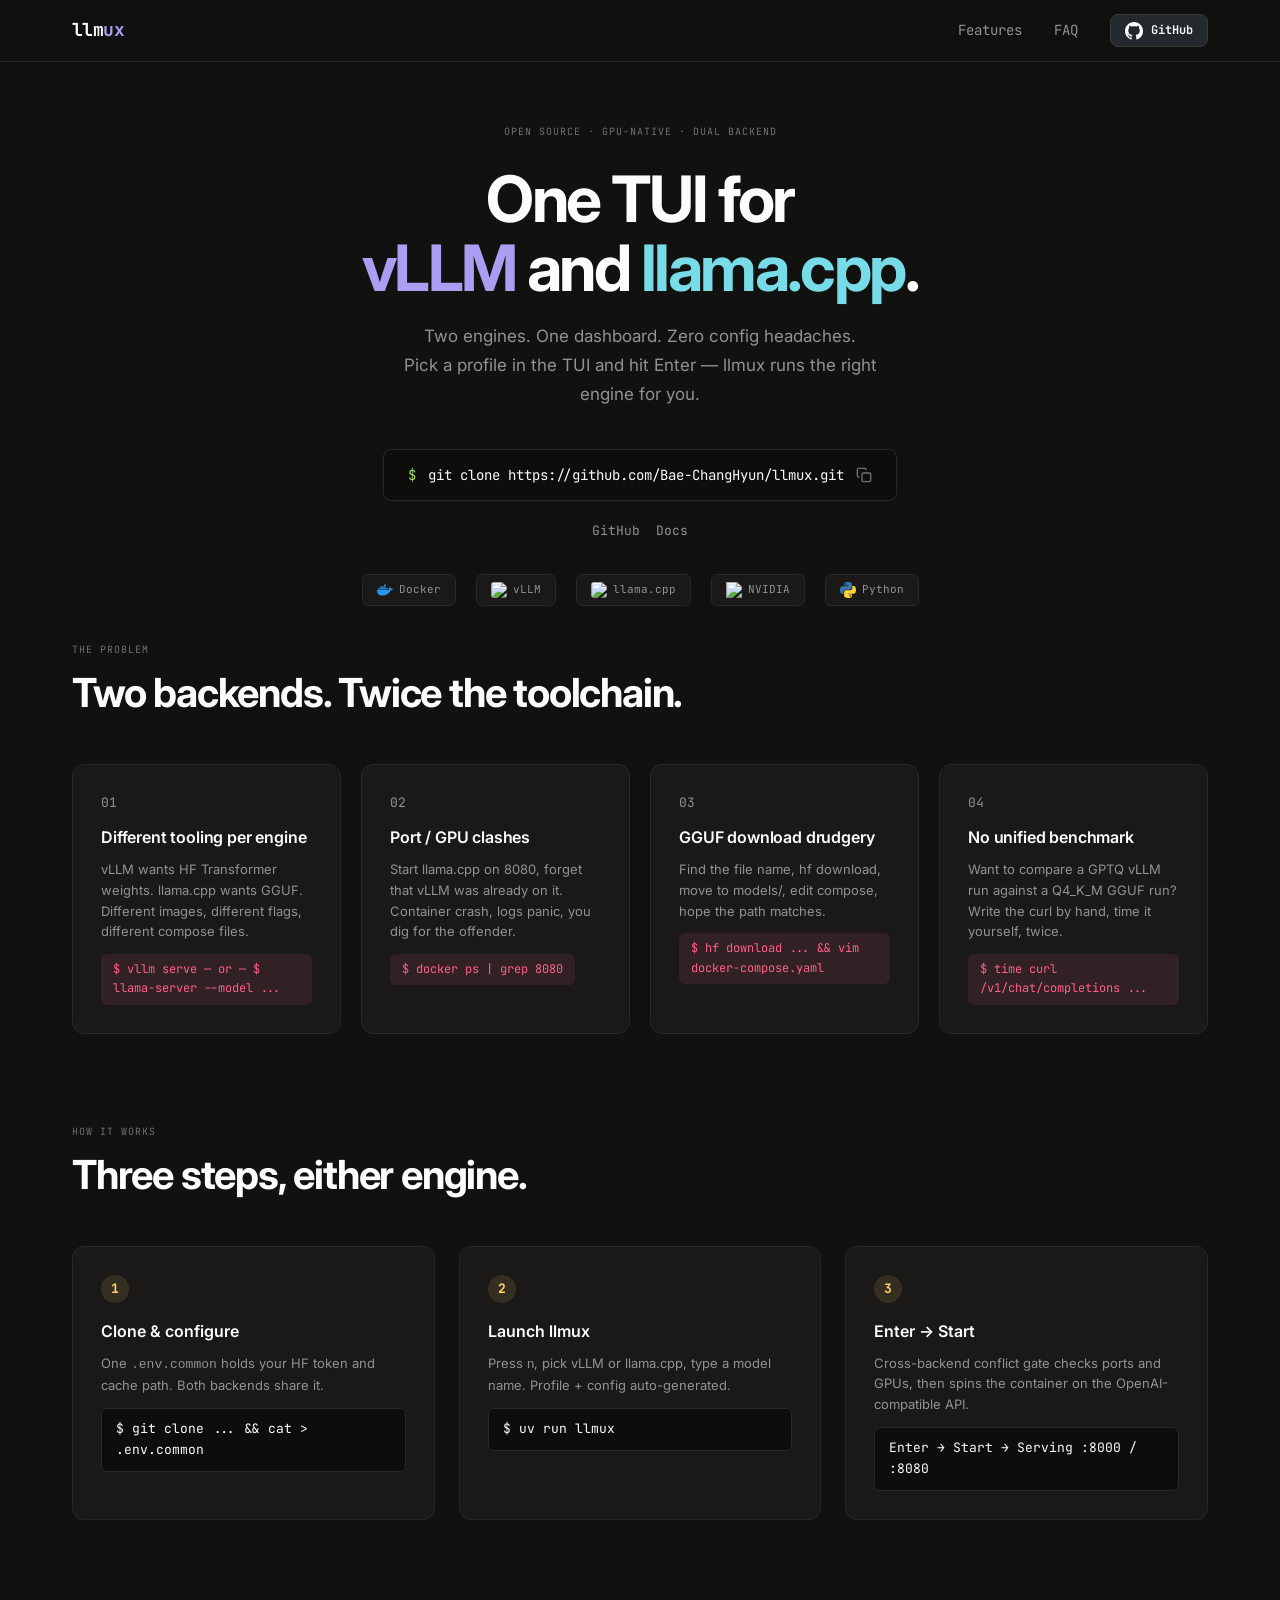
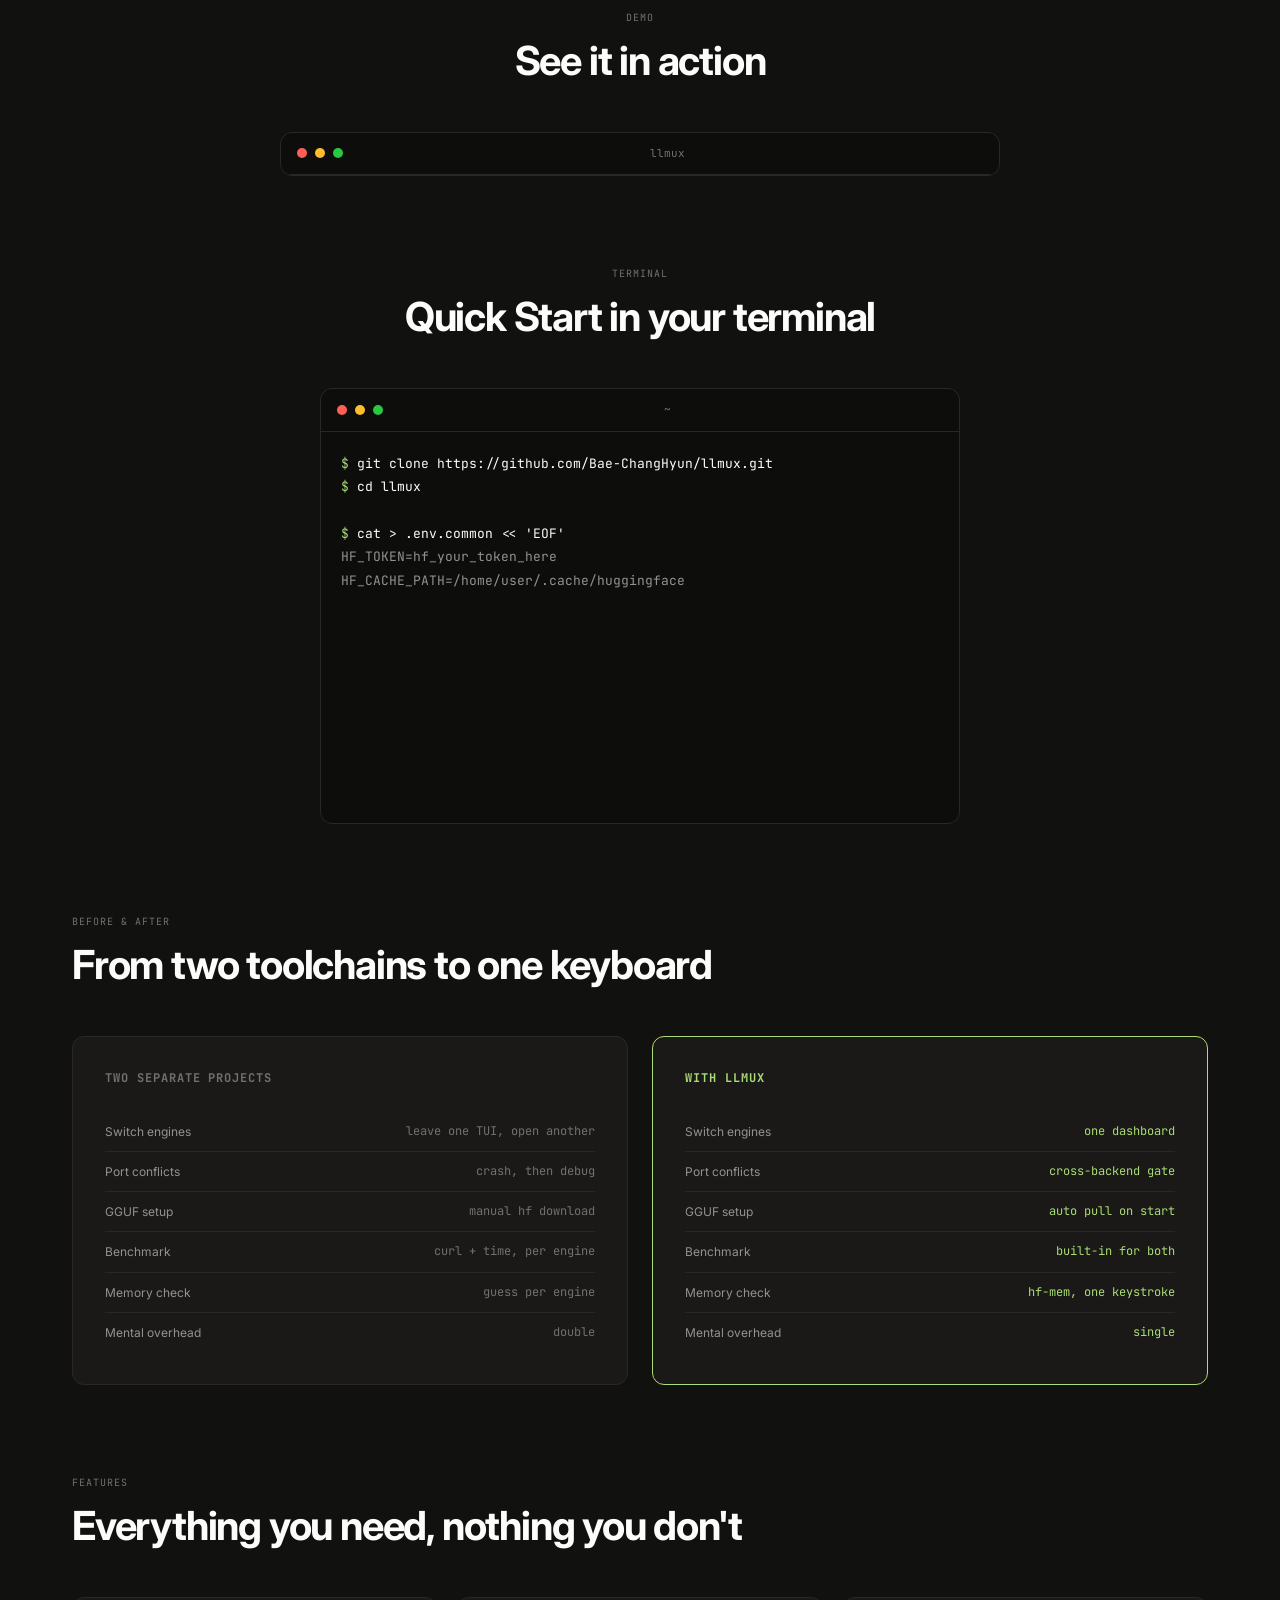
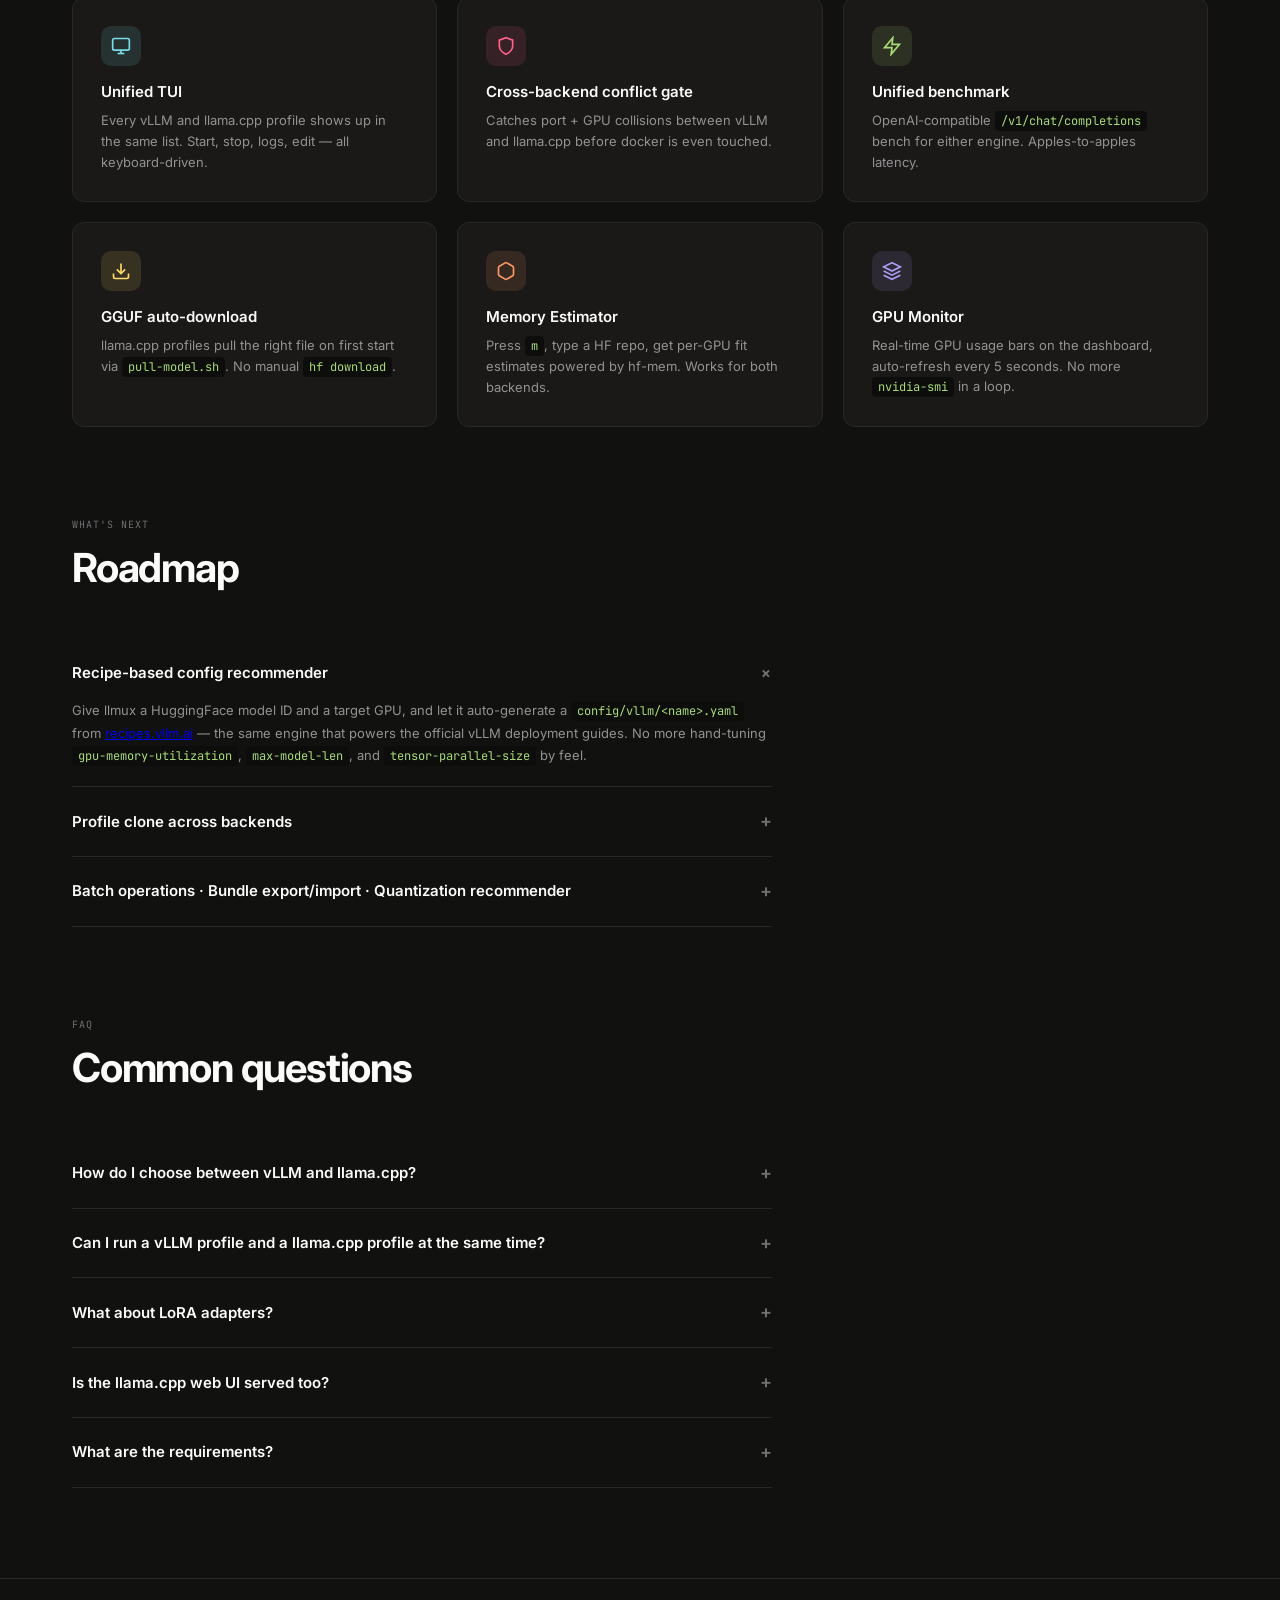
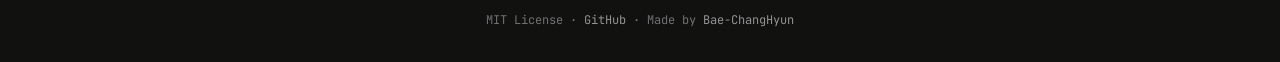
==== docs/index.html @ 145bc94a "docs: swap in illustrated hero artwork Replace the static mark (llmux.png, 4.2 MB) with a scene illu" ====
<!DOCTYPE html>
<html lang="en">
<head>
  <meta charset="UTF-8" />
  <meta name="viewport" content="width=device-width, initial-scale=1.0" />
  <title>llmux — One TUI for vLLM and llama.cpp</title>
  <meta name="description" content="A terminal multiplexer for LLM servers. Run vLLM and llama.cpp side by side from a single Textual dashboard." />
  <link rel="preconnect" href="https://fonts.googleapis.com" />
  <link rel="preconnect" href="https://fonts.gstatic.com" crossorigin />
  <link href="https://fonts.googleapis.com/css2?family=JetBrains+Mono:wght@400;500;700&family=Inter:wght@400;500;600;700&display=swap" rel="stylesheet" />
  <style>
    *, *::before, *::after { margin: 0; padding: 0; box-sizing: border-box; }

    :root {
      --bg: #111110;
      --bg-card: #1a1918;
      --bg-code: #0d0d0c;
      --border: #2a2825;
      --border-light: #3a3835;
      --text: #fcfcfa;
      --text-dim: #939293;
      --text-muted: #727072;
      /* Monokai Pro palette */
      --pink: #ff6188;
      --purple: #ab9df2;
      --cyan: #78dce8;
      --green: #a9dc76;
      --yellow: #ffd866;
      --orange: #fc9867;
      --accent: var(--purple);
      --accent-dim: rgba(171, 157, 242, 0.12);
      --mono: 'JetBrains Mono', 'SF Mono', 'Fira Code', monospace;
      --sans: 'Inter', system-ui, -apple-system, sans-serif;
      --max-w: 1200px;
      --section-gap: clamp(5rem, 10vh, 8rem);
    }

    html { scroll-behavior: smooth; }

    body {
      min-height: 100vh;
      background: var(--bg);
      color: var(--text);
      font-family: var(--sans);
      -webkit-font-smoothing: antialiased;
      line-height: 1.6;
    }

    /* NAV */
    nav {
      position: fixed; top: 0; left: 0; right: 0; z-index: 50;
      background: rgba(17,17,16,0.9);
      backdrop-filter: blur(12px);
      -webkit-backdrop-filter: blur(12px);
      border-bottom: 1px solid var(--border);
    }
    .nav-inner {
      max-width: var(--max-w); margin: 0 auto;
      padding: 14px 32px;
      display: flex; align-items: center; justify-content: space-between;
    }
    .nav-brand {
      font-family: var(--mono); font-size: 18px; font-weight: 700;
      color: var(--text); text-decoration: none; letter-spacing: -0.03em;
    }
    .nav-brand .brand-accent { color: var(--purple); }
    .nav-links { display: flex; align-items: center; gap: 32px; }
    .nav-links-desktop { display: flex; align-items: center; gap: 32px; }
    .nav-links a {
      font-size: 14px; color: var(--text-dim); text-decoration: none;
      font-family: var(--mono); transition: color 0.2s;
    }
    .nav-links a:hover { color: var(--text); }
    .nav-github {
      display: inline-flex; align-items: center; gap: 8px;
      padding: 6px 14px; border-radius: 8px;
      background: #24292e; border: 1px solid #3a3a3a;
      text-decoration: none; transition: border-color 0.2s;
    }
    .nav-github:hover { border-color: #555; }
    .nav-github svg { width: 18px; height: 18px; fill: #fff; }
    .nav-github-stars {
      font-family: var(--mono); font-size: 12px;
      color: var(--text); font-weight: 600;
    }

    /* LAYOUT */
    .page-wrap { max-width: var(--max-w); margin: 0 auto; padding: 0 32px; }
    section { padding-bottom: var(--section-gap); }

    /* SECTION LABEL */
    .section-label {
      font-family: var(--mono); font-size: 10px;
      letter-spacing: 0.1em; text-transform: uppercase;
      color: var(--text-muted); margin-bottom: 12px;
    }
    .section-title {
      font-size: clamp(28px, 4vw, 40px); font-weight: 700;
      line-height: 1.15; letter-spacing: -0.03em;
      color: var(--text); margin-bottom: 16px;
    }
    .section-sub {
      font-size: 15px; color: var(--text-dim);
      max-width: 520px; line-height: 1.7;
    }
    .section-header { margin-bottom: 48px; }

    /* HERO */
    .hero {
      text-align: center;
      padding-top: clamp(7rem, 13vh, 10rem);
      padding-bottom: clamp(2rem, 4vh, 4rem);
    }
    .hero-badge {
      display: inline-block;
      font-family: var(--mono); font-size: 10px;
      letter-spacing: 0.1em; text-transform: uppercase;
      color: var(--text-muted); margin-bottom: 24px;
    }
    .hero h1 {
      font-size: clamp(36px, 6vw, 64px); font-weight: 700;
      line-height: 1.08; letter-spacing: -0.04em;
      margin-bottom: 20px;
    }
    .hero h1 .accent { color: var(--purple); }
    .hero h1 .accent-alt { color: var(--cyan); }
    .hero-sub {
      font-size: clamp(15px, 2vw, 17px); color: var(--text-dim);
      max-width: 520px; margin: 0 auto 40px; line-height: 1.7;
    }
    .hero-cmd {
      display: inline-flex; align-items: center; gap: 12px;
      background: var(--bg-code); border: 1px solid var(--border);
      border-radius: 8px; padding: 14px 24px;
      font-family: var(--mono); font-size: 14px;
      color: var(--text-dim); cursor: pointer;
      transition: border-color 0.2s;
      position: relative;
    }
    .hero-cmd:hover { border-color: var(--border-light); }
    .hero-cmd .prompt { color: var(--green); user-select: none; }
    .hero-cmd .cmd-text { color: var(--text); }
    .hero-cmd .copy-icon {
      color: var(--text-muted); transition: color 0.2s;
      width: 16px; height: 16px;
    }
    .hero-cmd:hover .copy-icon { color: var(--text-dim); }
    .hero-cmd .copied-tooltip {
      position: absolute; top: -32px; left: 50%; transform: translateX(-50%);
      background: var(--green); color: var(--bg); padding: 4px 10px;
      border-radius: 4px; font-size: 11px; opacity: 0;
      transition: opacity 0.2s; pointer-events: none;
    }
    .hero-cmd .copied-tooltip.show { opacity: 1; }
    .hero-links {
      display: flex; gap: 16px; justify-content: center; margin-top: 20px;
    }
    .hero-links a {
      font-family: var(--mono); font-size: 13px;
      color: var(--text-dim); text-decoration: none;
      transition: color 0.2s;
    }
    .hero-links a:hover { color: var(--text); }

    /* HERO LOGO */
    .hero-logo {
      display: block; margin: 0 auto 32px auto;
      width: 100%; max-width: 440px; height: auto;
      border-radius: 24px;
      filter: drop-shadow(0 20px 60px rgba(171, 157, 242, 0.35));
      animation: float 4s ease-in-out infinite;
    }
    @keyframes float {
      0%, 100% { transform: translateY(0); }
      50% { transform: translateY(-8px); }
    }

    /* TECH STACK */
    .tech-stack {
      display: flex; gap: 20px; justify-content: center;
      align-items: center; margin-top: 32px;
      flex-wrap: wrap;
    }
    .tech-badge {
      display: inline-flex; align-items: center; gap: 6px;
      padding: 6px 14px; border-radius: 6px;
      border: 1px solid var(--border);
      background: var(--bg-card);
      font-family: var(--mono); font-size: 11px;
      color: var(--text-dim);
      transition: border-color 0.2s;
    }
    .tech-badge:hover { border-color: var(--border-light); }
    .tech-badge svg { width: 16px; height: 16px; flex-shrink: 0; }

    /* DEMO */
    .demo-section { text-align: center; }
    .demo-wrap {
      max-width: 720px; margin: 0 auto;
      border-radius: 12px; overflow: hidden;
      border: 1px solid var(--border);
      background: var(--bg-code);
    }
    .demo-wrap img { width: 100%; height: auto; display: block; }

    /* PROBLEMS */
    .problems-grid {
      display: grid;
      grid-template-columns: repeat(auto-fit, minmax(260px, 1fr));
      gap: 20px;
    }
    .problem-card {
      background: var(--bg-card); border: 1px solid var(--border);
      border-radius: 12px; padding: 28px;
      transition: border-color 0.2s;
    }
    .problem-card:hover { border-color: var(--border-light); }
    .problem-num {
      font-family: var(--mono); font-size: 11px;
      color: var(--text-muted); margin-bottom: 12px;
    }
    .problem-card h3 {
      font-size: 16px; font-weight: 600;
      margin-bottom: 8px; letter-spacing: -0.01em;
    }
    .problem-card p {
      font-size: 13px; color: var(--text-dim); line-height: 1.6;
    }
    .problem-cmd {
      display: inline-block; margin-top: 12px;
      font-family: var(--mono); font-size: 12px;
      color: var(--pink); background: rgba(255, 97, 136, 0.1);
      padding: 6px 12px; border-radius: 6px;
    }

    /* STEPS */
    .steps-grid {
      display: grid; grid-template-columns: repeat(auto-fit, minmax(300px, 1fr));
      gap: 24px;
    }
    .step-card {
      background: var(--bg-card); border: 1px solid var(--border);
      border-radius: 12px; padding: 28px;
      transition: border-color 0.2s;
    }
    .step-card:hover { border-color: var(--border-light); }
    .step-num {
      display: inline-flex; align-items: center; justify-content: center;
      width: 28px; height: 28px; border-radius: 50%;
      background: rgba(255, 216, 102, 0.12); color: var(--yellow);
      font-family: var(--mono); font-size: 13px; font-weight: 700;
      margin-bottom: 16px;
    }
    .step-card h3 { font-size: 16px; font-weight: 600; margin-bottom: 8px; }
    .step-card p { font-size: 13px; color: var(--text-dim); line-height: 1.6; margin-bottom: 12px; }
    .step-code {
      font-family: var(--mono); font-size: 13px;
      background: var(--bg-code); border: 1px solid var(--border);
      border-radius: 6px; padding: 10px 14px;
      color: var(--text);
    }

    /* TERMINAL */
    .terminal-section { text-align: center; }
    .terminal {
      max-width: 640px; margin: 0 auto;
      background: var(--bg-code); border: 1px solid var(--border);
      border-radius: 12px; overflow: hidden; text-align: left;
    }
    .terminal-bar {
      display: flex; align-items: center; gap: 8px;
      padding: 12px 16px; border-bottom: 1px solid var(--border);
    }
    .terminal-dot { width: 10px; height: 10px; border-radius: 50%; }
    .terminal-dot.red { background: #ff5f57; }
    .terminal-dot.yellow { background: #ffbd2e; }
    .terminal-dot.green { background: #28c840; }
    .terminal-title {
      flex: 1; text-align: center;
      font-family: var(--mono); font-size: 11px; color: var(--text-muted);
    }
    .terminal-body {
      padding: 20px; font-family: var(--mono); font-size: 13px;
      line-height: 1.8; min-height: 280px;
    }
    .terminal-body .line { opacity: 0; transform: translateY(4px); transition: all 0.3s ease; }
    .terminal-body .line.visible { opacity: 1; transform: translateY(0); }
    .terminal-body .prompt-line { color: var(--text); }
    .terminal-body .prompt-sign { color: var(--green); }
    .terminal-body .success { color: var(--green); }
    .terminal-body .info { color: var(--text-dim); }
    .terminal-body .highlight { color: var(--cyan); }
    .terminal-body .warn { color: var(--yellow); }

    /* COMPARISON */
    .comparison-grid {
      display: grid; grid-template-columns: 1fr 1fr; gap: 24px;
    }
    .comparison-card {
      background: var(--bg-card); border: 1px solid var(--border);
      border-radius: 12px; padding: 32px;
    }
    .comparison-card.after { border-color: var(--green); }
    .comparison-card h3 {
      font-family: var(--mono); font-size: 12px;
      text-transform: uppercase; letter-spacing: 0.08em;
      margin-bottom: 24px;
    }
    .comparison-card.before h3 { color: var(--text-muted); }
    .comparison-card.after h3 { color: var(--green); }
    .comp-row {
      display: flex; justify-content: space-between; align-items: center;
      padding: 10px 0; border-bottom: 1px solid var(--border);
      font-size: 13px;
    }
    .comp-row:last-child { border-bottom: none; }
    .comp-label { color: var(--text-dim); font-size: 12px; }
    .comp-value { font-family: var(--mono); font-size: 12px; }
    .comp-value.dim { color: var(--text-muted); }
    .comp-value.good { color: var(--green); }

    /* FEATURES */
    .features-grid {
      display: grid; grid-template-columns: repeat(auto-fit, minmax(320px, 1fr));
      gap: 20px;
    }
    .feature-card {
      background: var(--bg-card); border: 1px solid var(--border);
      border-radius: 12px; padding: 28px;
      transition: border-color 0.2s;
    }
    .feature-card:hover { border-color: var(--border-light); }
    .feature-icon {
      font-size: 20px; margin-bottom: 14px;
      width: 40px; height: 40px; display: flex;
      align-items: center; justify-content: center;
      border-radius: 10px;
    }
    .feature-card:nth-child(1) .feature-icon { background: rgba(120,220,232,0.12); color: var(--cyan); }
    .feature-card:nth-child(2) .feature-icon { background: rgba(255,97,136,0.12); color: var(--pink); }
    .feature-card:nth-child(3) .feature-icon { background: rgba(169,220,118,0.12); color: var(--green); }
    .feature-card:nth-child(4) .feature-icon { background: rgba(255,216,102,0.12); color: var(--yellow); }
    .feature-card:nth-child(5) .feature-icon { background: rgba(252,152,103,0.12); color: var(--orange); }
    .feature-card:nth-child(6) .feature-icon { background: rgba(171,157,242,0.12); color: var(--purple); }
    .feature-card h3 { font-size: 15px; font-weight: 600; margin-bottom: 6px; }
    .feature-card p { font-size: 13px; color: var(--text-dim); line-height: 1.6; }
    .feature-card p code {
      font-family: var(--mono); font-size: 12px;
      background: var(--bg-code); padding: 2px 6px;
      border-radius: 4px; color: var(--green);
    }

    /* FAQ */
    .faq-list { max-width: 700px; }
    .faq-item {
      border-bottom: 1px solid var(--border); padding: 20px 0;
    }
    .faq-q {
      font-size: 15px; font-weight: 600; cursor: pointer;
      display: flex; justify-content: space-between; align-items: center;
      color: var(--text); transition: color 0.2s;
    }
    .faq-q:hover { color: var(--purple); }
    .faq-arrow {
      font-size: 18px; color: var(--text-muted);
      transition: transform 0.3s;
    }
    .faq-item.open .faq-arrow { transform: rotate(45deg); }
    .faq-a {
      max-height: 0; overflow: hidden;
      transition: max-height 0.3s ease, padding 0.3s ease;
      font-size: 13px; color: var(--text-dim); line-height: 1.7;
    }
    .faq-item.open .faq-a { max-height: 360px; padding-top: 12px; }
    .faq-a code {
      font-family: var(--mono); font-size: 12px;
      background: var(--bg-code); padding: 2px 6px;
      border-radius: 4px; color: var(--green);
    }

    /* FOOTER */
    footer {
      border-top: 1px solid var(--border);
      padding: 32px 0; text-align: center;
      font-size: 12px; color: var(--text-muted);
      font-family: var(--mono);
    }
    footer a { color: var(--text-dim); text-decoration: none; }
    footer a:hover { color: var(--text); }

    /* RESPONSIVE */
    @media (max-width: 768px) {
      .nav-inner { padding: 12px 20px; }
      .nav-links-desktop { display: none; }
      .page-wrap { padding: 0 20px; }
      .comparison-grid { grid-template-columns: 1fr; }
    }
    @media (max-width: 480px) {
      .hero h1 { font-size: 28px; }
      .problems-grid, .steps-grid, .features-grid {
        grid-template-columns: 1fr;
      }
    }

    /* ANIMATIONS */
    .fade-in {
      opacity: 0; transform: translateY(20px);
      transition: opacity 0.6s ease, transform 0.6s ease;
    }
    .fade-in.visible { opacity: 1; transform: translateY(0); }
  </style>
</head>
<body>

<!-- NAV -->
<nav>
  <div class="nav-inner">
    <a href="#" class="nav-brand">llm<span class="brand-accent">ux</span></a>
    <div class="nav-links">
      <span class="nav-links-desktop">
        <a href="#features">Features</a>
        <a href="#faq">FAQ</a>
      </span>
      <a href="https://github.com/Bae-ChangHyun/llmux" class="nav-github" target="_blank">
        <svg viewBox="0 0 16 16"><path d="M8 0C3.58 0 0 3.58 0 8c0 3.54 2.29 6.53 5.47 7.59.4.07.55-.17.55-.38 0-.19-.01-.82-.01-1.49-2.01.37-2.53-.49-2.69-.94-.09-.23-.48-.94-.82-1.13-.28-.15-.68-.52-.01-.53.63-.01 1.08.58 1.23.82.72 1.21 1.87.87 2.33.66.07-.52.28-.87.51-1.07-1.78-.2-3.64-.89-3.64-3.95 0-.87.31-1.59.82-2.15-.08-.2-.36-1.02.08-2.12 0 0 .67-.21 2.2.82.64-.18 1.32-.27 2-.27.68 0 1.36.09 2 .27 1.53-1.04 2.2-.82 2.2-.82.44 1.1.16 1.92.08 2.12.51.56.82 1.27.82 2.15 0 3.07-1.87 3.75-3.65 3.95.29.25.54.73.54 1.48 0 1.07-.01 1.93-.01 2.2 0 .21.15.46.55.38A8.013 8.013 0 0016 8c0-4.42-3.58-8-8-8z"/></svg>
        <span class="nav-github-stars" id="starCount">GitHub</span>
      </a>
    </div>
  </div>
</nav>

<div class="page-wrap">

  <!-- HERO -->
  <section class="hero">
    <img src="https://raw.githubusercontent.com/Bae-ChangHyun/llmux/main/assets/llmux-hero.png" alt="llmux — one TUI for vLLM and llama.cpp" class="hero-logo" onerror="this.style.display='none'" />
    <p class="hero-badge">open source &middot; GPU-native &middot; dual backend</p>
    <h1>
      One TUI for<br/>
      <span class="accent">vLLM</span> and <span class="accent-alt">llama.cpp</span>.
    </h1>
    <p class="hero-sub">
      Two engines. One dashboard. Zero config headaches.<br/>
      Pick a profile in the TUI and hit Enter &mdash; llmux runs the right engine for you.
    </p>
    <div class="hero-cmd" onclick="copyCmd(this)">
      <span class="prompt">$</span>
      <span class="cmd-text">git clone https://github.com/Bae-ChangHyun/llmux.git</span>
      <svg class="copy-icon" viewBox="0 0 24 24" fill="none" stroke="currentColor" stroke-width="2">
        <rect x="9" y="9" width="13" height="13" rx="2" ry="2"/>
        <path d="M5 15H4a2 2 0 01-2-2V4a2 2 0 012-2h9a2 2 0 012 2v1"/>
      </svg>
      <span class="copied-tooltip">Copied!</span>
    </div>
    <div class="hero-links">
      <a href="https://github.com/Bae-ChangHyun/llmux">GitHub</a>
      <a href="https://github.com/Bae-ChangHyun/llmux#get-started-in-30-seconds">Docs</a>
    </div>
    <div class="tech-stack">
      <span class="tech-badge">
        <svg viewBox="0 0 640 512" fill="#2496ED" width="18" height="18"><path d="M349.9 236.3h-66.1v-59.4h66.1v59.4zm0-204.3h-66.1v60.7h66.1V32zm78.2 144.8H362v59.4h66.1v-59.4zm-156.3-72.1h-66.1v60.1h66.1v-60.1zm78.1 0h-66.1v60.1h66.1v-60.1zm276.8 100c-14.4-9.7-47.6-13.2-73.1-8.4-3.3-24-16.7-44.9-41.1-63.7l-14-9.3-9.3 14c-18.4 27.8-23.4 73.6-3.7 103.8-8.7 4.7-25.8 11.1-48.4 10.7H2.4c-8.7 50.8 5.8 116.8 44 162.1 37.1 43.9 92.7 66.2 165.4 66.2 157.4 0 273.9-72.5 328.4-204.2 21.4.4 67.6.1 91.3-45.2 1.5-2.5 6.6-13.2 8.5-17.1l-13.3-8.9zm-511.1-27.9h-66v59.4h66.1v-59.4zm78.1 0h-66.1v59.4h66.1v-59.4zm78.1 0h-66.1v59.4h66.1v-59.4zm-78.1-72.1h-66.1v60.1h66.1v-60.1z"/></svg>
        Docker
      </span>
      <span class="tech-badge">
        <img src="https://github.com/vllm-project.png" width="16" height="16" alt="vLLM" style="border-radius:3px;" />
        vLLM
      </span>
      <span class="tech-badge">
        <img src="https://github.com/ggml-org.png" width="16" height="16" alt="llama.cpp" style="border-radius:3px;" />
        llama.cpp
      </span>
      <span class="tech-badge">
        <img src="https://cdn.simpleicons.org/nvidia/76B900" width="16" height="16" alt="NVIDIA" />
        NVIDIA
      </span>
      <span class="tech-badge">
        <svg viewBox="0 0 256 255" width="16" height="16"><path d="M126.916.072c-64.832 0-60.784 28.115-60.784 28.115l.072 29.128h61.868v8.745H41.631S.145 61.355.145 126.77c0 65.417 36.21 63.097 36.21 63.097h21.61v-30.356s-1.165-36.21 35.632-36.21h61.362s34.475.557 34.475-33.319V33.97S194.67.072 126.916.072zM92.802 19.66a11.12 11.12 0 0 1 11.13 11.13 11.12 11.12 0 0 1-11.13 11.13 11.12 11.12 0 0 1-11.13-11.13 11.12 11.12 0 0 1 11.13-11.13z" fill="#3776AB"/><path d="M128.757 254.126c64.832 0 60.784-28.115 60.784-28.115l-.072-29.127H127.6v-8.745h86.441s41.486 4.705 41.486-60.712c0-65.416-36.21-63.096-36.21-63.096h-21.61v30.355s1.165 36.21-35.632 36.21h-61.362s-34.475-.557-34.475 33.32v56.013s-5.235 33.897 62.518 33.897zm34.114-19.586a11.12 11.12 0 0 1-11.13-11.13 11.12 11.12 0 0 1 11.13-11.131 11.12 11.12 0 0 1 11.13 11.13 11.12 11.12 0 0 1-11.13 11.13z" fill="#FFD43B"/></svg>
        Python
      </span>
    </div>
  </section>

  <!-- PROBLEMS -->
  <section class="fade-in">
    <div class="section-header">
      <p class="section-label">the problem</p>
      <h2 class="section-title">Two backends. Twice the toolchain.</h2>
    </div>
    <div class="problems-grid">
      <div class="problem-card">
        <p class="problem-num">01</p>
        <h3>Different tooling per engine</h3>
        <p>vLLM wants HF Transformer weights. llama.cpp wants GGUF. Different images, different flags, different compose files.</p>
        <span class="problem-cmd">$ vllm serve &mdash; or &mdash; $ llama-server --model ...</span>
      </div>
      <div class="problem-card">
        <p class="problem-num">02</p>
        <h3>Port / GPU clashes</h3>
        <p>Start llama.cpp on 8080, forget that vLLM was already on it. Container crash, logs panic, you dig for the offender.</p>
        <span class="problem-cmd">$ docker ps | grep 8080</span>
      </div>
      <div class="problem-card">
        <p class="problem-num">03</p>
        <h3>GGUF download drudgery</h3>
        <p>Find the file name, hf download, move to models/, edit compose, hope the path matches.</p>
        <span class="problem-cmd">$ hf download ... && vim docker-compose.yaml</span>
      </div>
      <div class="problem-card">
        <p class="problem-num">04</p>
        <h3>No unified benchmark</h3>
        <p>Want to compare a GPTQ vLLM run against a Q4_K_M GGUF run? Write the curl by hand, time it yourself, twice.</p>
        <span class="problem-cmd">$ time curl /v1/chat/completions ...</span>
      </div>
    </div>
  </section>

  <!-- HOW IT WORKS -->
  <section class="fade-in">
    <div class="section-header">
      <p class="section-label">how it works</p>
      <h2 class="section-title">Three steps, either engine.</h2>
    </div>
    <div class="steps-grid">
      <div class="step-card">
        <div class="step-num">1</div>
        <h3>Clone &amp; configure</h3>
        <p>One <code>.env.common</code> holds your HF token and cache path. Both backends share it.</p>
        <div class="step-code">$ git clone ... && cat > .env.common</div>
      </div>
      <div class="step-card">
        <div class="step-num">2</div>
        <h3>Launch llmux</h3>
        <p>Press <code>n</code>, pick vLLM or llama.cpp, type a model name. Profile + config auto-generated.</p>
        <div class="step-code">$ uv run llmux</div>
      </div>
      <div class="step-card">
        <div class="step-num">3</div>
        <h3>Enter &rarr; Start</h3>
        <p>Cross-backend conflict gate checks ports and GPUs, then spins the container on the OpenAI-compatible API.</p>
        <div class="step-code">Enter &rarr; Start &rarr; Serving :8000 / :8080</div>
      </div>
    </div>
  </section>

  <!-- DEMO GIF -->
  <section class="demo-section fade-in">
    <div class="section-header" style="text-align:center;">
      <p class="section-label">demo</p>
      <h2 class="section-title">See it in action</h2>
    </div>
    <div class="demo-wrap">
      <div class="terminal-bar">
        <span class="terminal-dot red"></span>
        <span class="terminal-dot yellow"></span>
        <span class="terminal-dot green"></span>
        <span class="terminal-title">llmux</span>
      </div>
      <img src="https://raw.githubusercontent.com/Bae-ChangHyun/llmux/main/demo/llamacpp.gif" alt="llmux Demo" loading="lazy" onerror="this.style.display='none'" />
    </div>
  </section>

  <!-- TERMINAL QUICK LOOK -->
  <section class="terminal-section fade-in">
    <div class="section-header" style="text-align:center;">
      <p class="section-label">terminal</p>
      <h2 class="section-title">Quick Start in your terminal</h2>
    </div>
    <div class="terminal">
      <div class="terminal-bar">
        <span class="terminal-dot red"></span>
        <span class="terminal-dot yellow"></span>
        <span class="terminal-dot green"></span>
        <span class="terminal-title">~</span>
      </div>
      <div class="terminal-body" id="terminalBody">
        <div class="line"><span class="prompt-sign">$</span> <span class="prompt-line">git clone https://github.com/Bae-ChangHyun/llmux.git</span></div>
        <div class="line"><span class="prompt-sign">$</span> <span class="prompt-line">cd llmux</span></div>
        <div class="line info">&nbsp;</div>
        <div class="line"><span class="prompt-sign">$</span> <span class="prompt-line">cat > .env.common << 'EOF'</span></div>
        <div class="line info">HF_TOKEN=hf_your_token_here</div>
        <div class="line info">HF_CACHE_PATH=/home/user/.cache/huggingface</div>
        <div class="line info">EOF</div>
        <div class="line info">&nbsp;</div>
        <div class="line"><span class="prompt-sign">$</span> <span class="prompt-line">uv run llmux</span></div>
        <div class="line info">&nbsp;</div>
        <div class="line"><span class="success">&#10004;</span> <span class="highlight">TUI launched</span> <span class="info">— press n for new profile</span></div>
        <div class="line"><span class="success">&#10004;</span> Select backend: <span class="highlight">vLLM</span> / <span class="highlight">llama.cpp</span></div>
        <div class="line"><span class="success">&#10004;</span> Enter model: <span class="highlight">Qwen/Qwen3-30B-A3B</span></div>
        <div class="line"><span class="warn">&#9888;</span> <span class="info">conflict gate: no overlap on port 8000 / GPU 0</span></div>
        <div class="line"><span class="success">&#10004;</span> Container started <span class="info">— serving at</span> <span class="highlight">http://localhost:8000/v1</span></div>
      </div>
    </div>
  </section>

  <!-- BEFORE / AFTER -->
  <section class="fade-in">
    <div class="section-header">
      <p class="section-label">before &amp; after</p>
      <h2 class="section-title">From two toolchains to one keyboard</h2>
    </div>
    <div class="comparison-grid">
      <div class="comparison-card before">
        <h3>two separate projects</h3>
        <div class="comp-row"><span class="comp-label">Switch engines</span><span class="comp-value dim">leave one TUI, open another</span></div>
        <div class="comp-row"><span class="comp-label">Port conflicts</span><span class="comp-value dim">crash, then debug</span></div>
        <div class="comp-row"><span class="comp-label">GGUF setup</span><span class="comp-value dim">manual hf download</span></div>
        <div class="comp-row"><span class="comp-label">Benchmark</span><span class="comp-value dim">curl + time, per engine</span></div>
        <div class="comp-row"><span class="comp-label">Memory check</span><span class="comp-value dim">guess per engine</span></div>
        <div class="comp-row"><span class="comp-label">Mental overhead</span><span class="comp-value dim">double</span></div>
      </div>
      <div class="comparison-card after">
        <h3>with llmux</h3>
        <div class="comp-row"><span class="comp-label">Switch engines</span><span class="comp-value good">one dashboard</span></div>
        <div class="comp-row"><span class="comp-label">Port conflicts</span><span class="comp-value good">cross-backend gate</span></div>
        <div class="comp-row"><span class="comp-label">GGUF setup</span><span class="comp-value good">auto pull on start</span></div>
        <div class="comp-row"><span class="comp-label">Benchmark</span><span class="comp-value good">built-in for both</span></div>
        <div class="comp-row"><span class="comp-label">Memory check</span><span class="comp-value good">hf-mem, one keystroke</span></div>
        <div class="comp-row"><span class="comp-label">Mental overhead</span><span class="comp-value good">single</span></div>
      </div>
    </div>
  </section>

  <!-- FEATURES -->
  <section id="features" class="fade-in">
    <div class="section-header">
      <p class="section-label">features</p>
      <h2 class="section-title">Everything you need, nothing you don't</h2>
    </div>
    <div class="features-grid">
      <div class="feature-card">
        <div class="feature-icon">
          <svg width="20" height="20" viewBox="0 0 24 24" fill="none" stroke="currentColor" stroke-width="2"><rect x="2" y="3" width="20" height="14" rx="2"/><line x1="8" y1="21" x2="16" y2="21"/><line x1="12" y1="17" x2="12" y2="21"/></svg>
        </div>
        <h3>Unified TUI</h3>
        <p>Every vLLM and llama.cpp profile shows up in the same list. Start, stop, logs, edit &mdash; all keyboard-driven.</p>
      </div>
      <div class="feature-card">
        <div class="feature-icon">
          <svg width="20" height="20" viewBox="0 0 24 24" fill="none" stroke="currentColor" stroke-width="2"><path d="M12 22s8-4 8-10V5l-8-3-8 3v7c0 6 8 10 8 10z"/></svg>
        </div>
        <h3>Cross-backend conflict gate</h3>
        <p>Catches port + GPU collisions between vLLM and llama.cpp before docker is even touched.</p>
      </div>
      <div class="feature-card">
        <div class="feature-icon">
          <svg width="20" height="20" viewBox="0 0 24 24" fill="none" stroke="currentColor" stroke-width="2"><path d="M13 2L3 14h9l-1 8 10-12h-9l1-8z"/></svg>
        </div>
        <h3>Unified benchmark</h3>
        <p>OpenAI-compatible <code>/v1/chat/completions</code> bench for either engine. Apples-to-apples latency.</p>
      </div>
      <div class="feature-card">
        <div class="feature-icon">
          <svg width="20" height="20" viewBox="0 0 24 24" fill="none" stroke="currentColor" stroke-width="2"><path d="M21 15v4a2 2 0 01-2 2H5a2 2 0 01-2-2v-4"/><polyline points="7 10 12 15 17 10"/><line x1="12" y1="15" x2="12" y2="3"/></svg>
        </div>
        <h3>GGUF auto-download</h3>
        <p>llama.cpp profiles pull the right file on first start via <code>pull-model.sh</code>. No manual <code>hf download</code>.</p>
      </div>
      <div class="feature-card">
        <div class="feature-icon">
          <svg width="20" height="20" viewBox="0 0 24 24" fill="none" stroke="currentColor" stroke-width="2"><path d="M21 16V8a2 2 0 00-1-1.73l-7-4a2 2 0 00-2 0l-7 4A2 2 0 003 8v8a2 2 0 001 1.73l7 4a2 2 0 002 0l7-4A2 2 0 0021 16z"/></svg>
        </div>
        <h3>Memory Estimator</h3>
        <p>Press <code>m</code>, type a HF repo, get per-GPU fit estimates powered by hf-mem. Works for both backends.</p>
      </div>
      <div class="feature-card">
        <div class="feature-icon">
          <svg width="20" height="20" viewBox="0 0 24 24" fill="none" stroke="currentColor" stroke-width="2"><path d="M12 2L2 7l10 5 10-5-10-5z"/><path d="M2 17l10 5 10-5"/><path d="M2 12l10 5 10-5"/></svg>
        </div>
        <h3>GPU Monitor</h3>
        <p>Real-time GPU usage bars on the dashboard, auto-refresh every 5 seconds. No more <code>nvidia-smi</code> in a loop.</p>
      </div>
    </div>
  </section>

  <!-- ROADMAP -->
  <section class="fade-in">
    <div class="section-header">
      <p class="section-label">what's next</p>
      <h2 class="section-title">Roadmap</h2>
    </div>
    <div class="faq-list">
      <div class="faq-item open">
        <div class="faq-q" onclick="toggleFaq(this)">
          Recipe-based config recommender
          <span class="faq-arrow">+</span>
        </div>
        <div class="faq-a">
          Give llmux a HuggingFace model ID and a target GPU, and let it auto-generate a
          <code>config/vllm/&lt;name&gt;.yaml</code> from
          <a href="https://recipes.vllm.ai/">recipes.vllm.ai</a> — the same engine that powers the
          official vLLM deployment guides. No more hand-tuning <code>gpu-memory-utilization</code>,
          <code>max-model-len</code>, and <code>tensor-parallel-size</code> by feel.
        </div>
      </div>
      <div class="faq-item">
        <div class="faq-q" onclick="toggleFaq(this)">
          Profile clone across backends
          <span class="faq-arrow">+</span>
        </div>
        <div class="faq-a">
          Duplicate a vLLM profile as its llama.cpp GGUF equivalent in one keystroke — pair with the
          built-in OpenAI-compatible bench for apples-to-apples throughput/latency.
        </div>
      </div>
      <div class="faq-item">
        <div class="faq-q" onclick="toggleFaq(this)">
          Batch operations &middot; Bundle export/import &middot; Quantization recommender
          <span class="faq-arrow">+</span>
        </div>
        <div class="faq-a">
          Start/stop multiple profiles at once · ship a full profile + config bundle between machines ·
          suggest <code>Q4_K_M</code> vs <code>Q8_0</code> given target GPU and the built-in memory estimator.
        </div>
      </div>
    </div>
  </section>

  <!-- FAQ -->
  <section id="faq" class="fade-in">
    <div class="section-header">
      <p class="section-label">faq</p>
      <h2 class="section-title">Common questions</h2>
    </div>
    <div class="faq-list">
      <div class="faq-item">
        <div class="faq-q" onclick="toggleFaq(this)">
          How do I choose between vLLM and llama.cpp?
          <span class="faq-arrow">+</span>
        </div>
        <div class="faq-a">
          Rule of thumb: <b>vLLM</b> for high-throughput serving of HF Transformer weights on big GPUs;
          <b>llama.cpp</b> for GGUF on smaller / offloaded setups, CPU+GPU mixed, or exotic quantizations (Q4_K_M, Q8_0).
          llmux lets you keep profiles for both and benchmark them side by side.
        </div>
      </div>
      <div class="faq-item">
        <div class="faq-q" onclick="toggleFaq(this)">
          Can I run a vLLM profile and a llama.cpp profile at the same time?
          <span class="faq-arrow">+</span>
        </div>
        <div class="faq-a">
          Yes &mdash; as long as they don't share a port or GPU. The cross-backend conflict gate warns you pre-start if they do.
          Each profile declares its own <code>gpu_id</code> and <code>port</code> in <code>profiles.yaml</code>.
        </div>
      </div>
      <div class="faq-item">
        <div class="faq-q" onclick="toggleFaq(this)">
          What about LoRA adapters?
          <span class="faq-arrow">+</span>
        </div>
        <div class="faq-a">
          Supported for vLLM profiles (multi-adapter loading via <code>enable_lora: true</code> in <code>profiles.yaml</code> + <code>LORA_BASE_PATH</code> in <code>.env.common</code>).
          llama.cpp LoRA support is on the roadmap.
        </div>
      </div>
      <div class="faq-item">
        <div class="faq-q" onclick="toggleFaq(this)">
          Is the llama.cpp web UI served too?
          <span class="faq-arrow">+</span>
        </div>
        <div class="faq-a">
          No. llmux injects <code>--no-webui</code> unconditionally. Only the OpenAI-compatible HTTP API is exposed,
          so both engines look identical to clients.
        </div>
      </div>
      <div class="faq-item">
        <div class="faq-q" onclick="toggleFaq(this)">
          What are the requirements?
          <span class="faq-arrow">+</span>
        </div>
        <div class="faq-a">
          Docker with NVIDIA Container Toolkit, Python 3.10+, and an NVIDIA GPU.
          <code>uv</code> is recommended for the TUI's venv but <code>pip</code> works too.
        </div>
      </div>
    </div>
  </section>

</div>

<!-- FOOTER -->
<footer>
  <div class="page-wrap">
    <p>
      MIT License &middot;
      <a href="https://github.com/Bae-ChangHyun/llmux">GitHub</a> &middot;
      Made by <a href="https://github.com/Bae-ChangHyun">Bae-ChangHyun</a>
    </p>
  </div>
</footer>

<script>
function copyCmd(el) {
  const text = el.querySelector('.cmd-text').textContent;
  navigator.clipboard.writeText(text);
  const tooltip = el.querySelector('.copied-tooltip');
  tooltip.classList.add('show');
  setTimeout(() => tooltip.classList.remove('show'), 1500);
}

function toggleFaq(el) {
  el.parentElement.classList.toggle('open');
}

const observer = new IntersectionObserver((entries) => {
  entries.forEach(entry => {
    if (entry.isIntersecting) entry.target.classList.add('visible');
  });
}, { threshold: 0.1 });
document.querySelectorAll('.fade-in').forEach(el => observer.observe(el));

function animateTerminal() {
  const lines = document.querySelectorAll('#terminalBody .line');
  lines.forEach((line, i) => setTimeout(() => line.classList.add('visible'), i * 200));
}
const termObserver = new IntersectionObserver((entries) => {
  entries.forEach(entry => {
    if (entry.isIntersecting) { animateTerminal(); termObserver.unobserve(entry.target); }
  });
}, { threshold: 0.3 });
termObserver.observe(document.getElementById('terminalBody'));

fetch('https://api.github.com/repos/Bae-ChangHyun/llmux')
  .then(r => r.json())
  .then(data => {
    if (data.stargazers_count !== undefined) {
      const count = data.stargazers_count;
      const display = count >= 1000 ? (count / 1000).toFixed(1) + 'K' : count;
      document.getElementById('starCount').textContent = display;
    }
  })
  .catch(() => {});
</script>

</body>
</html>
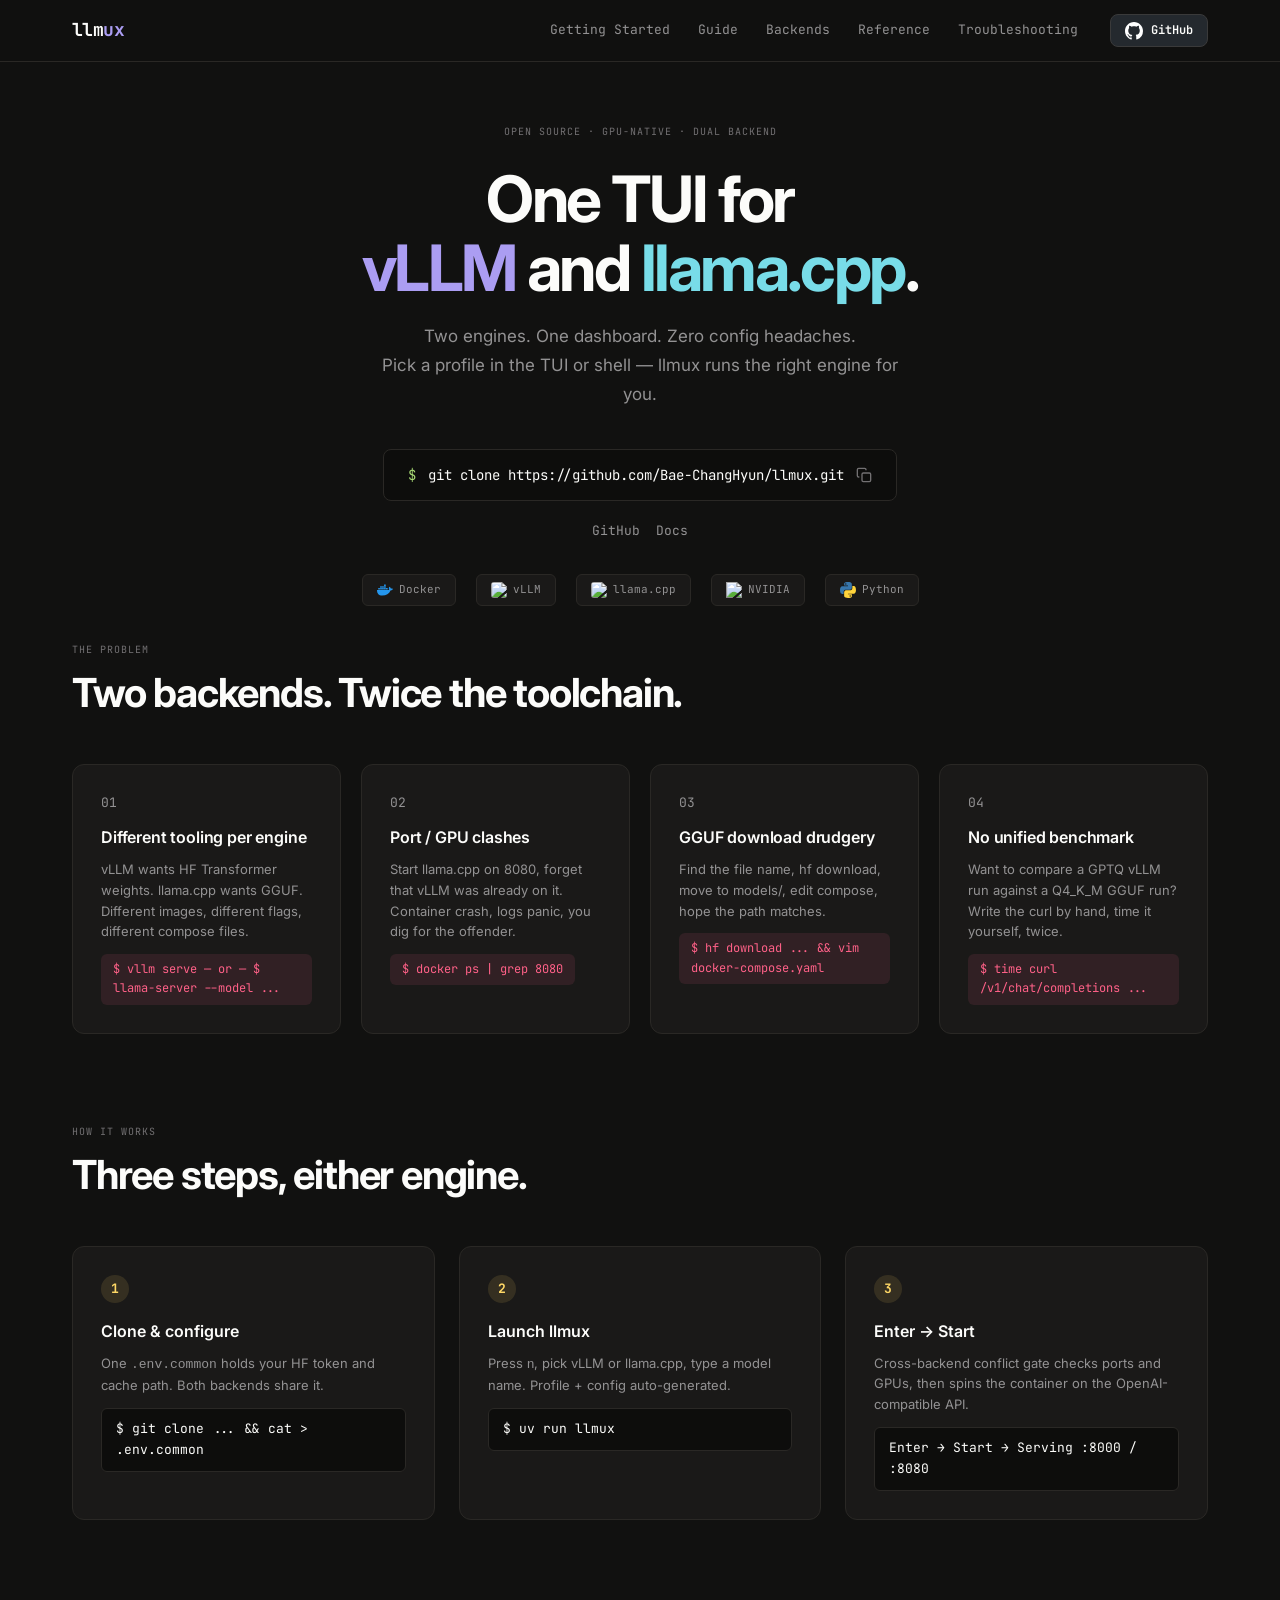
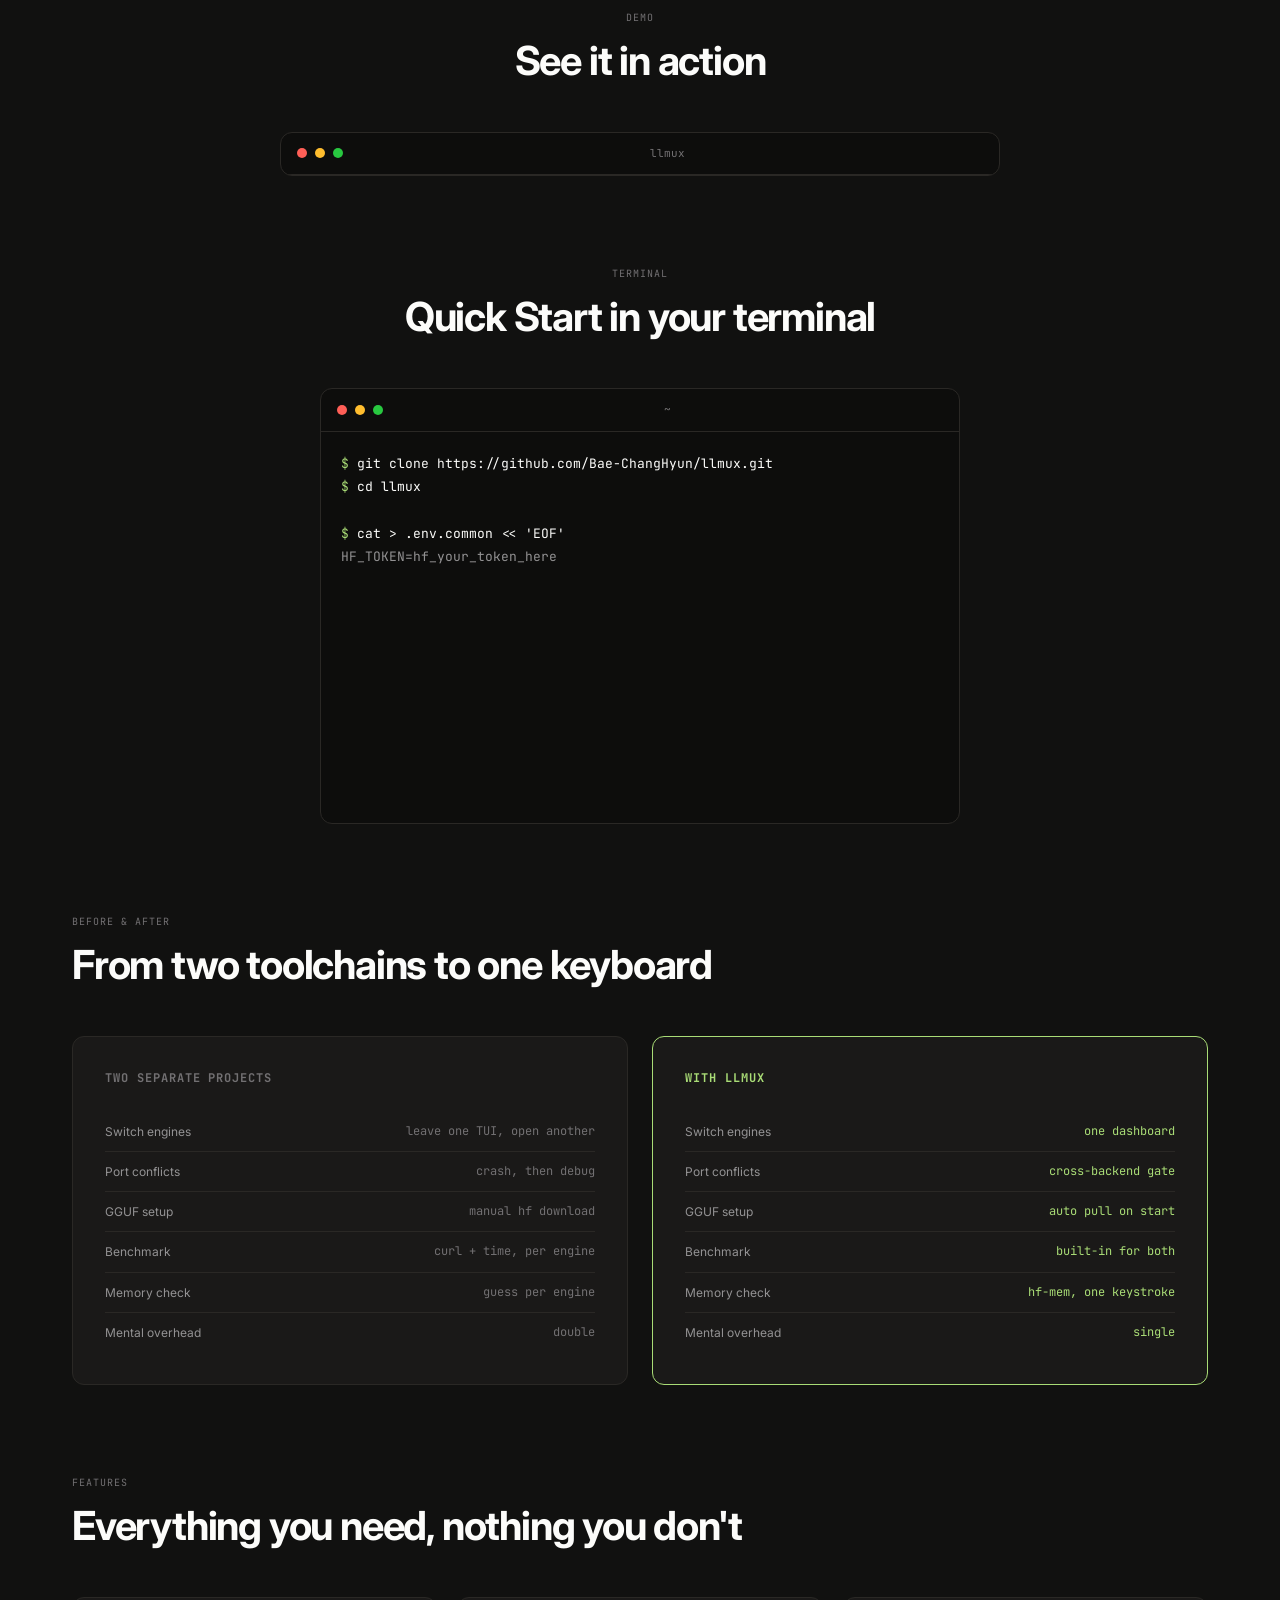
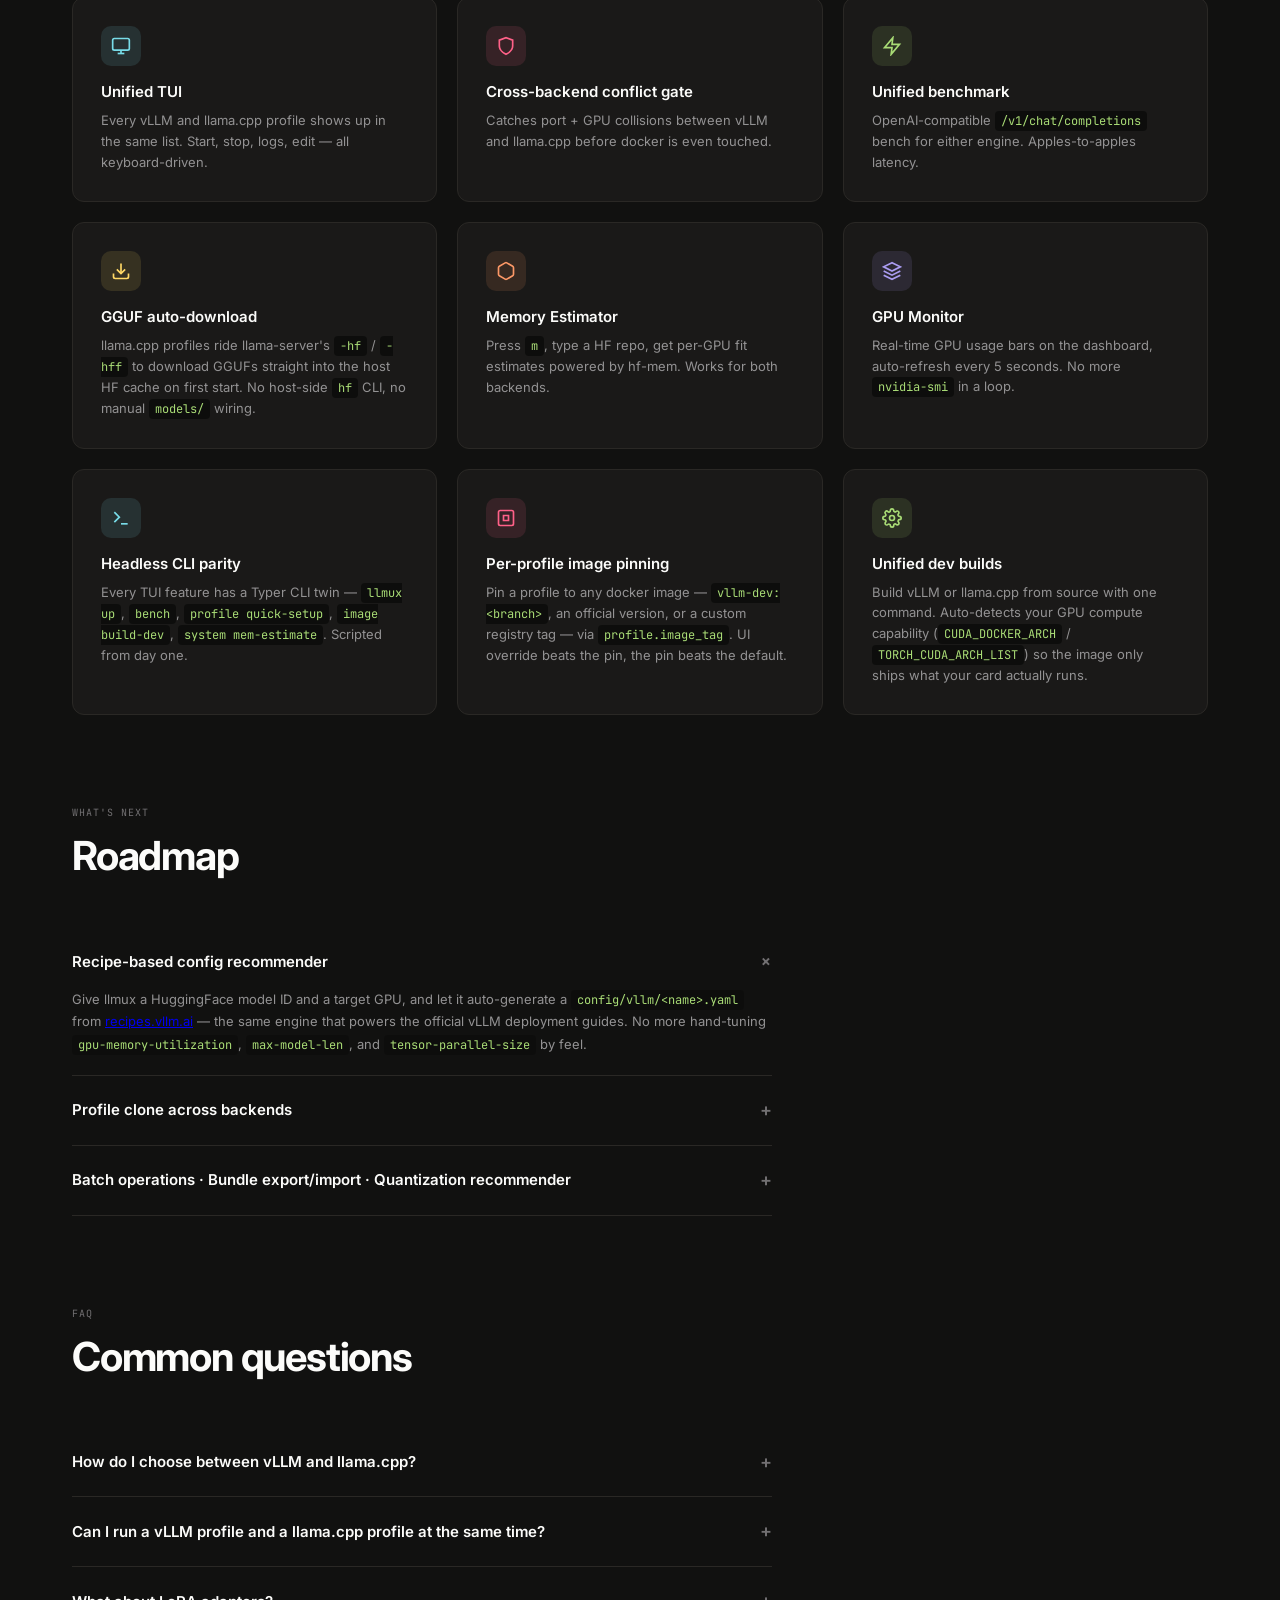
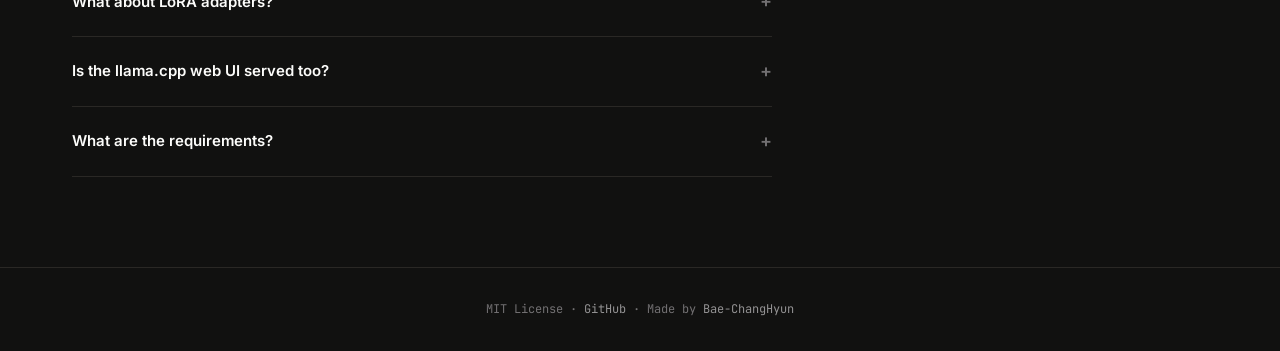
==== commit 17f213e3: "📝 docs(site): hand-build all 14 sub-pages in Monokai Pro design Follows the same "keep the custom de" ====
--- a/docs/index.html
+++ b/docs/index.html
@@ -8,418 +8,21 @@
   <link rel="preconnect" href="https://fonts.googleapis.com" />
   <link rel="preconnect" href="https://fonts.gstatic.com" crossorigin />
   <link href="https://fonts.googleapis.com/css2?family=JetBrains+Mono:wght@400;500;700&family=Inter:wght@400;500;600;700&display=swap" rel="stylesheet" />
-  <style>
-    *, *::before, *::after { margin: 0; padding: 0; box-sizing: border-box; }
-
-    :root {
-      --bg: #111110;
-      --bg-card: #1a1918;
-      --bg-code: #0d0d0c;
-      --border: #2a2825;
-      --border-light: #3a3835;
-      --text: #fcfcfa;
-      --text-dim: #939293;
-      --text-muted: #727072;
-      /* Monokai Pro palette */
-      --pink: #ff6188;
-      --purple: #ab9df2;
-      --cyan: #78dce8;
-      --green: #a9dc76;
-      --yellow: #ffd866;
-      --orange: #fc9867;
-      --accent: var(--purple);
-      --accent-dim: rgba(171, 157, 242, 0.12);
-      --mono: 'JetBrains Mono', 'SF Mono', 'Fira Code', monospace;
-      --sans: 'Inter', system-ui, -apple-system, sans-serif;
-      --max-w: 1200px;
-      --section-gap: clamp(5rem, 10vh, 8rem);
-    }
-
-    html { scroll-behavior: smooth; }
-
-    body {
-      min-height: 100vh;
-      background: var(--bg);
-      color: var(--text);
-      font-family: var(--sans);
-      -webkit-font-smoothing: antialiased;
-      line-height: 1.6;
-    }
-
-    /* NAV */
-    nav {
-      position: fixed; top: 0; left: 0; right: 0; z-index: 50;
-      background: rgba(17,17,16,0.9);
-      backdrop-filter: blur(12px);
-      -webkit-backdrop-filter: blur(12px);
-      border-bottom: 1px solid var(--border);
-    }
-    .nav-inner {
-      max-width: var(--max-w); margin: 0 auto;
-      padding: 14px 32px;
-      display: flex; align-items: center; justify-content: space-between;
-    }
-    .nav-brand {
-      font-family: var(--mono); font-size: 18px; font-weight: 700;
-      color: var(--text); text-decoration: none; letter-spacing: -0.03em;
-    }
-    .nav-brand .brand-accent { color: var(--purple); }
-    .nav-links { display: flex; align-items: center; gap: 32px; }
-    .nav-links-desktop { display: flex; align-items: center; gap: 32px; }
-    .nav-links a {
-      font-size: 14px; color: var(--text-dim); text-decoration: none;
-      font-family: var(--mono); transition: color 0.2s;
-    }
-    .nav-links a:hover { color: var(--text); }
-    .nav-github {
-      display: inline-flex; align-items: center; gap: 8px;
-      padding: 6px 14px; border-radius: 8px;
-      background: #24292e; border: 1px solid #3a3a3a;
-      text-decoration: none; transition: border-color 0.2s;
-    }
-    .nav-github:hover { border-color: #555; }
-    .nav-github svg { width: 18px; height: 18px; fill: #fff; }
-    .nav-github-stars {
-      font-family: var(--mono); font-size: 12px;
-      color: var(--text); font-weight: 600;
-    }
-
-    /* LAYOUT */
-    .page-wrap { max-width: var(--max-w); margin: 0 auto; padding: 0 32px; }
-    section { padding-bottom: var(--section-gap); }
-
-    /* SECTION LABEL */
-    .section-label {
-      font-family: var(--mono); font-size: 10px;
-      letter-spacing: 0.1em; text-transform: uppercase;
-      color: var(--text-muted); margin-bottom: 12px;
-    }
-    .section-title {
-      font-size: clamp(28px, 4vw, 40px); font-weight: 700;
-      line-height: 1.15; letter-spacing: -0.03em;
-      color: var(--text); margin-bottom: 16px;
-    }
-    .section-sub {
-      font-size: 15px; color: var(--text-dim);
-      max-width: 520px; line-height: 1.7;
-    }
-    .section-header { margin-bottom: 48px; }
-
-    /* HERO */
-    .hero {
-      text-align: center;
-      padding-top: clamp(7rem, 13vh, 10rem);
-      padding-bottom: clamp(2rem, 4vh, 4rem);
-    }
-    .hero-badge {
-      display: inline-block;
-      font-family: var(--mono); font-size: 10px;
-      letter-spacing: 0.1em; text-transform: uppercase;
-      color: var(--text-muted); margin-bottom: 24px;
-    }
-    .hero h1 {
-      font-size: clamp(36px, 6vw, 64px); font-weight: 700;
-      line-height: 1.08; letter-spacing: -0.04em;
-      margin-bottom: 20px;
-    }
-    .hero h1 .accent { color: var(--purple); }
-    .hero h1 .accent-alt { color: var(--cyan); }
-    .hero-sub {
-      font-size: clamp(15px, 2vw, 17px); color: var(--text-dim);
-      max-width: 520px; margin: 0 auto 40px; line-height: 1.7;
-    }
-    .hero-cmd {
-      display: inline-flex; align-items: center; gap: 12px;
-      background: var(--bg-code); border: 1px solid var(--border);
-      border-radius: 8px; padding: 14px 24px;
-      font-family: var(--mono); font-size: 14px;
-      color: var(--text-dim); cursor: pointer;
-      transition: border-color 0.2s;
-      position: relative;
-    }
-    .hero-cmd:hover { border-color: var(--border-light); }
-    .hero-cmd .prompt { color: var(--green); user-select: none; }
-    .hero-cmd .cmd-text { color: var(--text); }
-    .hero-cmd .copy-icon {
-      color: var(--text-muted); transition: color 0.2s;
-      width: 16px; height: 16px;
-    }
-    .hero-cmd:hover .copy-icon { color: var(--text-dim); }
-    .hero-cmd .copied-tooltip {
-      position: absolute; top: -32px; left: 50%; transform: translateX(-50%);
-      background: var(--green); color: var(--bg); padding: 4px 10px;
-      border-radius: 4px; font-size: 11px; opacity: 0;
-      transition: opacity 0.2s; pointer-events: none;
-    }
-    .hero-cmd .copied-tooltip.show { opacity: 1; }
-    .hero-links {
-      display: flex; gap: 16px; justify-content: center; margin-top: 20px;
-    }
-    .hero-links a {
-      font-family: var(--mono); font-size: 13px;
-      color: var(--text-dim); text-decoration: none;
-      transition: color 0.2s;
-    }
-    .hero-links a:hover { color: var(--text); }
-
-    /* HERO LOGO */
-    .hero-logo {
-      display: block; margin: 0 auto 32px auto;
-      width: 100%; max-width: 440px; height: auto;
-      border-radius: 24px;
-      filter: drop-shadow(0 20px 60px rgba(171, 157, 242, 0.35));
-      animation: float 4s ease-in-out infinite;
-    }
-    @keyframes float {
-      0%, 100% { transform: translateY(0); }
-      50% { transform: translateY(-8px); }
-    }
-
-    /* TECH STACK */
-    .tech-stack {
-      display: flex; gap: 20px; justify-content: center;
-      align-items: center; margin-top: 32px;
-      flex-wrap: wrap;
-    }
-    .tech-badge {
-      display: inline-flex; align-items: center; gap: 6px;
-      padding: 6px 14px; border-radius: 6px;
-      border: 1px solid var(--border);
-      background: var(--bg-card);
-      font-family: var(--mono); font-size: 11px;
-      color: var(--text-dim);
-      transition: border-color 0.2s;
-    }
-    .tech-badge:hover { border-color: var(--border-light); }
-    .tech-badge svg { width: 16px; height: 16px; flex-shrink: 0; }
-
-    /* DEMO */
-    .demo-section { text-align: center; }
-    .demo-wrap {
-      max-width: 720px; margin: 0 auto;
-      border-radius: 12px; overflow: hidden;
-      border: 1px solid var(--border);
-      background: var(--bg-code);
-    }
-    .demo-wrap img { width: 100%; height: auto; display: block; }
-
-    /* PROBLEMS */
-    .problems-grid {
-      display: grid;
-      grid-template-columns: repeat(auto-fit, minmax(260px, 1fr));
-      gap: 20px;
-    }
-    .problem-card {
-      background: var(--bg-card); border: 1px solid var(--border);
-      border-radius: 12px; padding: 28px;
-      transition: border-color 0.2s;
-    }
-    .problem-card:hover { border-color: var(--border-light); }
-    .problem-num {
-      font-family: var(--mono); font-size: 11px;
-      color: var(--text-muted); margin-bottom: 12px;
-    }
-    .problem-card h3 {
-      font-size: 16px; font-weight: 600;
-      margin-bottom: 8px; letter-spacing: -0.01em;
-    }
-    .problem-card p {
-      font-size: 13px; color: var(--text-dim); line-height: 1.6;
-    }
-    .problem-cmd {
-      display: inline-block; margin-top: 12px;
-      font-family: var(--mono); font-size: 12px;
-      color: var(--pink); background: rgba(255, 97, 136, 0.1);
-      padding: 6px 12px; border-radius: 6px;
-    }
-
-    /* STEPS */
-    .steps-grid {
-      display: grid; grid-template-columns: repeat(auto-fit, minmax(300px, 1fr));
-      gap: 24px;
-    }
-    .step-card {
-      background: var(--bg-card); border: 1px solid var(--border);
-      border-radius: 12px; padding: 28px;
-      transition: border-color 0.2s;
-    }
-    .step-card:hover { border-color: var(--border-light); }
-    .step-num {
-      display: inline-flex; align-items: center; justify-content: center;
-      width: 28px; height: 28px; border-radius: 50%;
-      background: rgba(255, 216, 102, 0.12); color: var(--yellow);
-      font-family: var(--mono); font-size: 13px; font-weight: 700;
-      margin-bottom: 16px;
-    }
-    .step-card h3 { font-size: 16px; font-weight: 600; margin-bottom: 8px; }
-    .step-card p { font-size: 13px; color: var(--text-dim); line-height: 1.6; margin-bottom: 12px; }
-    .step-code {
-      font-family: var(--mono); font-size: 13px;
-      background: var(--bg-code); border: 1px solid var(--border);
-      border-radius: 6px; padding: 10px 14px;
-      color: var(--text);
-    }
-
-    /* TERMINAL */
-    .terminal-section { text-align: center; }
-    .terminal {
-      max-width: 640px; margin: 0 auto;
-      background: var(--bg-code); border: 1px solid var(--border);
-      border-radius: 12px; overflow: hidden; text-align: left;
-    }
-    .terminal-bar {
-      display: flex; align-items: center; gap: 8px;
-      padding: 12px 16px; border-bottom: 1px solid var(--border);
-    }
-    .terminal-dot { width: 10px; height: 10px; border-radius: 50%; }
-    .terminal-dot.red { background: #ff5f57; }
-    .terminal-dot.yellow { background: #ffbd2e; }
-    .terminal-dot.green { background: #28c840; }
-    .terminal-title {
-      flex: 1; text-align: center;
-      font-family: var(--mono); font-size: 11px; color: var(--text-muted);
-    }
-    .terminal-body {
-      padding: 20px; font-family: var(--mono); font-size: 13px;
-      line-height: 1.8; min-height: 280px;
-    }
-    .terminal-body .line { opacity: 0; transform: translateY(4px); transition: all 0.3s ease; }
-    .terminal-body .line.visible { opacity: 1; transform: translateY(0); }
-    .terminal-body .prompt-line { color: var(--text); }
-    .terminal-body .prompt-sign { color: var(--green); }
-    .terminal-body .success { color: var(--green); }
-    .terminal-body .info { color: var(--text-dim); }
-    .terminal-body .highlight { color: var(--cyan); }
-    .terminal-body .warn { color: var(--yellow); }
-
-    /* COMPARISON */
-    .comparison-grid {
-      display: grid; grid-template-columns: 1fr 1fr; gap: 24px;
-    }
-    .comparison-card {
-      background: var(--bg-card); border: 1px solid var(--border);
-      border-radius: 12px; padding: 32px;
-    }
-    .comparison-card.after { border-color: var(--green); }
-    .comparison-card h3 {
-      font-family: var(--mono); font-size: 12px;
-      text-transform: uppercase; letter-spacing: 0.08em;
-      margin-bottom: 24px;
-    }
-    .comparison-card.before h3 { color: var(--text-muted); }
-    .comparison-card.after h3 { color: var(--green); }
-    .comp-row {
-      display: flex; justify-content: space-between; align-items: center;
-      padding: 10px 0; border-bottom: 1px solid var(--border);
-      font-size: 13px;
-    }
-    .comp-row:last-child { border-bottom: none; }
-    .comp-label { color: var(--text-dim); font-size: 12px; }
-    .comp-value { font-family: var(--mono); font-size: 12px; }
-    .comp-value.dim { color: var(--text-muted); }
-    .comp-value.good { color: var(--green); }
-
-    /* FEATURES */
-    .features-grid {
-      display: grid; grid-template-columns: repeat(auto-fit, minmax(320px, 1fr));
-      gap: 20px;
-    }
-    .feature-card {
-      background: var(--bg-card); border: 1px solid var(--border);
-      border-radius: 12px; padding: 28px;
-      transition: border-color 0.2s;
-    }
-    .feature-card:hover { border-color: var(--border-light); }
-    .feature-icon {
-      font-size: 20px; margin-bottom: 14px;
-      width: 40px; height: 40px; display: flex;
-      align-items: center; justify-content: center;
-      border-radius: 10px;
-    }
-    .feature-card:nth-child(1) .feature-icon { background: rgba(120,220,232,0.12); color: var(--cyan); }
-    .feature-card:nth-child(2) .feature-icon { background: rgba(255,97,136,0.12); color: var(--pink); }
-    .feature-card:nth-child(3) .feature-icon { background: rgba(169,220,118,0.12); color: var(--green); }
-    .feature-card:nth-child(4) .feature-icon { background: rgba(255,216,102,0.12); color: var(--yellow); }
-    .feature-card:nth-child(5) .feature-icon { background: rgba(252,152,103,0.12); color: var(--orange); }
-    .feature-card:nth-child(6) .feature-icon { background: rgba(171,157,242,0.12); color: var(--purple); }
-    .feature-card h3 { font-size: 15px; font-weight: 600; margin-bottom: 6px; }
-    .feature-card p { font-size: 13px; color: var(--text-dim); line-height: 1.6; }
-    .feature-card p code {
-      font-family: var(--mono); font-size: 12px;
-      background: var(--bg-code); padding: 2px 6px;
-      border-radius: 4px; color: var(--green);
-    }
-
-    /* FAQ */
-    .faq-list { max-width: 700px; }
-    .faq-item {
-      border-bottom: 1px solid var(--border); padding: 20px 0;
-    }
-    .faq-q {
-      font-size: 15px; font-weight: 600; cursor: pointer;
-      display: flex; justify-content: space-between; align-items: center;
-      color: var(--text); transition: color 0.2s;
-    }
-    .faq-q:hover { color: var(--purple); }
-    .faq-arrow {
-      font-size: 18px; color: var(--text-muted);
-      transition: transform 0.3s;
-    }
-    .faq-item.open .faq-arrow { transform: rotate(45deg); }
-    .faq-a {
-      max-height: 0; overflow: hidden;
-      transition: max-height 0.3s ease, padding 0.3s ease;
-      font-size: 13px; color: var(--text-dim); line-height: 1.7;
-    }
-    .faq-item.open .faq-a { max-height: 360px; padding-top: 12px; }
-    .faq-a code {
-      font-family: var(--mono); font-size: 12px;
-      background: var(--bg-code); padding: 2px 6px;
-      border-radius: 4px; color: var(--green);
-    }
-
-    /* FOOTER */
-    footer {
-      border-top: 1px solid var(--border);
-      padding: 32px 0; text-align: center;
-      font-size: 12px; color: var(--text-muted);
-      font-family: var(--mono);
-    }
-    footer a { color: var(--text-dim); text-decoration: none; }
-    footer a:hover { color: var(--text); }
-
-    /* RESPONSIVE */
-    @media (max-width: 768px) {
-      .nav-inner { padding: 12px 20px; }
-      .nav-links-desktop { display: none; }
-      .page-wrap { padding: 0 20px; }
-      .comparison-grid { grid-template-columns: 1fr; }
-    }
-    @media (max-width: 480px) {
-      .hero h1 { font-size: 28px; }
-      .problems-grid, .steps-grid, .features-grid {
-        grid-template-columns: 1fr;
-      }
-    }
-
-    /* ANIMATIONS */
-    .fade-in {
-      opacity: 0; transform: translateY(20px);
-      transition: opacity 0.6s ease, transform 0.6s ease;
-    }
-    .fade-in.visible { opacity: 1; transform: translateY(0); }
-  </style>
+  <link rel="stylesheet" href="assets/css/style.css" />
 </head>
 <body>
 
 <!-- NAV -->
-<nav>
+<nav class="top">
   <div class="nav-inner">
-    <a href="#" class="nav-brand">llm<span class="brand-accent">ux</span></a>
+    <a href="index.html" class="nav-brand">llm<span class="brand-accent">ux</span></a>
     <div class="nav-links">
       <span class="nav-links-desktop">
-        <a href="#features">Features</a>
-        <a href="#faq">FAQ</a>
+        <a href="getting-started/installation.html">Getting Started</a>
+        <a href="guide/profiles.html">Guide</a>
+        <a href="backends/vllm.html">Backends</a>
+        <a href="reference/cli.html">Reference</a>
+        <a href="troubleshooting.html">Troubleshooting</a>
       </span>
       <a href="https://github.com/Bae-ChangHyun/llmux" class="nav-github" target="_blank">
         <svg viewBox="0 0 16 16"><path d="M8 0C3.58 0 0 3.58 0 8c0 3.54 2.29 6.53 5.47 7.59.4.07.55-.17.55-.38 0-.19-.01-.82-.01-1.49-2.01.37-2.53-.49-2.69-.94-.09-.23-.48-.94-.82-1.13-.28-.15-.68-.52-.01-.53.63-.01 1.08.58 1.23.82.72 1.21 1.87.87 2.33.66.07-.52.28-.87.51-1.07-1.78-.2-3.64-.89-3.64-3.95 0-.87.31-1.59.82-2.15-.08-.2-.36-1.02.08-2.12 0 0 .67-.21 2.2.82.64-.18 1.32-.27 2-.27.68 0 1.36.09 2 .27 1.53-1.04 2.2-.82 2.2-.82.44 1.1.16 1.92.08 2.12.51.56.82 1.27.82 2.15 0 3.07-1.87 3.75-3.65 3.95.29.25.54.73.54 1.48 0 1.07-.01 1.93-.01 2.2 0 .21.15.46.55.38A8.013 8.013 0 0016 8c0-4.42-3.58-8-8-8z"/></svg>
@@ -441,7 +44,7 @@
     </h1>
     <p class="hero-sub">
       Two engines. One dashboard. Zero config headaches.<br/>
-      Pick a profile in the TUI and hit Enter &mdash; llmux runs the right engine for you.
+      Pick a profile in the TUI or shell &mdash; llmux runs the right engine for you.
     </p>
     <div class="hero-cmd" onclick="copyCmd(this)">
       <span class="prompt">$</span>
@@ -653,7 +256,7 @@
           <svg width="20" height="20" viewBox="0 0 24 24" fill="none" stroke="currentColor" stroke-width="2"><path d="M21 15v4a2 2 0 01-2 2H5a2 2 0 01-2-2v-4"/><polyline points="7 10 12 15 17 10"/><line x1="12" y1="15" x2="12" y2="3"/></svg>
         </div>
         <h3>GGUF auto-download</h3>
-        <p>llama.cpp profiles pull the right file on first start via <code>pull-model.sh</code>. No manual <code>hf download</code>.</p>
+        <p>llama.cpp profiles ride llama-server's <code>-hf</code> / <code>-hff</code> to download GGUFs straight into the host HF cache on first start. No host-side <code>hf</code> CLI, no manual <code>models/</code> wiring.</p>
       </div>
       <div class="feature-card">
         <div class="feature-icon">
@@ -668,6 +271,27 @@
         </div>
         <h3>GPU Monitor</h3>
         <p>Real-time GPU usage bars on the dashboard, auto-refresh every 5 seconds. No more <code>nvidia-smi</code> in a loop.</p>
+      </div>
+      <div class="feature-card">
+        <div class="feature-icon">
+          <svg width="20" height="20" viewBox="0 0 24 24" fill="none" stroke="currentColor" stroke-width="2"><polyline points="4 17 10 11 4 5"/><line x1="12" y1="19" x2="20" y2="19"/></svg>
+        </div>
+        <h3>Headless CLI parity</h3>
+        <p>Every TUI feature has a Typer CLI twin &mdash; <code>llmux up</code>, <code>bench</code>, <code>profile quick-setup</code>, <code>image build-dev</code>, <code>system mem-estimate</code>. Scripted from day one.</p>
+      </div>
+      <div class="feature-card">
+        <div class="feature-icon">
+          <svg width="20" height="20" viewBox="0 0 24 24" fill="none" stroke="currentColor" stroke-width="2"><rect x="3" y="3" width="18" height="18" rx="2"/><path d="M9 9h6v6H9z"/></svg>
+        </div>
+        <h3>Per-profile image pinning</h3>
+        <p>Pin a profile to any docker image &mdash; <code>vllm-dev:&lt;branch&gt;</code>, an official version, or a custom registry tag &mdash; via <code>profile.image_tag</code>. UI override beats the pin, the pin beats the default.</p>
+      </div>
+      <div class="feature-card">
+        <div class="feature-icon">
+          <svg width="20" height="20" viewBox="0 0 24 24" fill="none" stroke="currentColor" stroke-width="2"><circle cx="12" cy="12" r="3"/><path d="M19.4 15a1.65 1.65 0 00.33 1.82l.06.06a2 2 0 11-2.83 2.83l-.06-.06a1.65 1.65 0 00-1.82-.33 1.65 1.65 0 00-1 1.51V21a2 2 0 11-4 0v-.09A1.65 1.65 0 009 19.4a1.65 1.65 0 00-1.82.33l-.06.06a2 2 0 11-2.83-2.83l.06-.06a1.65 1.65 0 00.33-1.82 1.65 1.65 0 00-1.51-1H3a2 2 0 110-4h.09A1.65 1.65 0 004.6 9a1.65 1.65 0 00-.33-1.82l-.06-.06a2 2 0 112.83-2.83l.06.06a1.65 1.65 0 001.82.33H9a1.65 1.65 0 001-1.51V3a2 2 0 114 0v.09a1.65 1.65 0 001 1.51 1.65 1.65 0 001.82-.33l.06-.06a2 2 0 112.83 2.83l-.06.06a1.65 1.65 0 00-.33 1.82V9a1.65 1.65 0 001.51 1H21a2 2 0 110 4h-.09a1.65 1.65 0 00-1.51 1z"/></svg>
+        </div>
+        <h3>Unified dev builds</h3>
+        <p>Build vLLM or llama.cpp from source with one command. Auto-detects your GPU compute capability (<code>CUDA_DOCKER_ARCH</code> / <code>TORCH_CUDA_ARCH_LIST</code>) so the image only ships what your card actually runs.</p>
       </div>
     </div>
   </section>
--- a/docs/assets/css/style.css
+++ b/docs/assets/css/style.css
@@ -0,0 +1,663 @@
+/* llmux site — Monokai Pro design system.
+   Shared by index.html (landing) and the /docs detail pages.
+   No build step. Edit here, every page picks it up. */
+
+*, *::before, *::after { margin: 0; padding: 0; box-sizing: border-box; }
+
+:root {
+  --bg: #111110;
+  --bg-card: #1a1918;
+  --bg-code: #0d0d0c;
+  --border: #2a2825;
+  --border-light: #3a3835;
+  --text: #fcfcfa;
+  --text-dim: #939293;
+  --text-muted: #727072;
+  /* Monokai Pro palette */
+  --pink: #ff6188;
+  --purple: #ab9df2;
+  --cyan: #78dce8;
+  --green: #a9dc76;
+  --yellow: #ffd866;
+  --orange: #fc9867;
+  --accent: var(--purple);
+  --accent-dim: rgba(171, 157, 242, 0.12);
+  --mono: 'JetBrains Mono', 'SF Mono', 'Fira Code', monospace;
+  --sans: 'Inter', system-ui, -apple-system, sans-serif;
+  --max-w: 1200px;
+  --max-w-docs: 1080px;
+  --section-gap: clamp(5rem, 10vh, 8rem);
+  --nav-h: 56px;
+}
+
+html { scroll-behavior: smooth; }
+
+body {
+  min-height: 100vh;
+  background: var(--bg);
+  color: var(--text);
+  font-family: var(--sans);
+  -webkit-font-smoothing: antialiased;
+  line-height: 1.6;
+}
+
+/* ============================== NAV ============================== */
+nav.top {
+  position: fixed; top: 0; left: 0; right: 0; z-index: 50;
+  background: rgba(17,17,16,0.9);
+  backdrop-filter: blur(12px);
+  -webkit-backdrop-filter: blur(12px);
+  border-bottom: 1px solid var(--border);
+}
+.nav-inner {
+  max-width: var(--max-w); margin: 0 auto;
+  padding: 14px 32px;
+  display: flex; align-items: center; justify-content: space-between;
+}
+.nav-brand {
+  font-family: var(--mono); font-size: 18px; font-weight: 700;
+  color: var(--text); text-decoration: none; letter-spacing: -0.03em;
+}
+.nav-brand .brand-accent { color: var(--purple); }
+.nav-links { display: flex; align-items: center; gap: 32px; }
+.nav-links-desktop { display: flex; align-items: center; gap: 28px; }
+.nav-links a {
+  font-size: 13px; color: var(--text-dim); text-decoration: none;
+  font-family: var(--mono); transition: color 0.2s;
+}
+.nav-links a:hover { color: var(--text); }
+.nav-links a.active { color: var(--purple); }
+.nav-github {
+  display: inline-flex; align-items: center; gap: 8px;
+  padding: 6px 14px; border-radius: 8px;
+  background: #24292e; border: 1px solid #3a3a3a;
+  text-decoration: none; transition: border-color 0.2s;
+}
+.nav-github:hover { border-color: #555; }
+.nav-github svg { width: 18px; height: 18px; fill: #fff; }
+.nav-github-stars {
+  font-family: var(--mono); font-size: 12px;
+  color: var(--text); font-weight: 600;
+}
+
+/* ============================== LAYOUT ============================== */
+.page-wrap { max-width: var(--max-w); margin: 0 auto; padding: 0 32px; }
+section { padding-bottom: var(--section-gap); }
+
+.section-label {
+  font-family: var(--mono); font-size: 10px;
+  letter-spacing: 0.1em; text-transform: uppercase;
+  color: var(--text-muted); margin-bottom: 12px;
+}
+.section-title {
+  font-size: clamp(28px, 4vw, 40px); font-weight: 700;
+  line-height: 1.15; letter-spacing: -0.03em;
+  color: var(--text); margin-bottom: 16px;
+}
+.section-sub {
+  font-size: 15px; color: var(--text-dim);
+  max-width: 520px; line-height: 1.7;
+}
+.section-header { margin-bottom: 48px; }
+
+/* ============================== HERO (landing) ============================== */
+.hero {
+  text-align: center;
+  padding-top: clamp(7rem, 13vh, 10rem);
+  padding-bottom: clamp(2rem, 4vh, 4rem);
+}
+.hero-badge {
+  display: inline-block;
+  font-family: var(--mono); font-size: 10px;
+  letter-spacing: 0.1em; text-transform: uppercase;
+  color: var(--text-muted); margin-bottom: 24px;
+}
+.hero h1 {
+  font-size: clamp(36px, 6vw, 64px); font-weight: 700;
+  line-height: 1.08; letter-spacing: -0.04em;
+  margin-bottom: 20px;
+}
+.hero h1 .accent { color: var(--purple); }
+.hero h1 .accent-alt { color: var(--cyan); }
+.hero-sub {
+  font-size: clamp(15px, 2vw, 17px); color: var(--text-dim);
+  max-width: 520px; margin: 0 auto 40px; line-height: 1.7;
+}
+.hero-cmd {
+  display: inline-flex; align-items: center; gap: 12px;
+  background: var(--bg-code); border: 1px solid var(--border);
+  border-radius: 8px; padding: 14px 24px;
+  font-family: var(--mono); font-size: 14px;
+  color: var(--text-dim); cursor: pointer;
+  transition: border-color 0.2s;
+  position: relative;
+}
+.hero-cmd:hover { border-color: var(--border-light); }
+.hero-cmd .prompt { color: var(--green); user-select: none; }
+.hero-cmd .cmd-text { color: var(--text); }
+.hero-cmd .copy-icon { color: var(--text-muted); transition: color 0.2s; width: 16px; height: 16px; }
+.hero-cmd:hover .copy-icon { color: var(--text-dim); }
+.hero-cmd .copied-tooltip {
+  position: absolute; top: -32px; left: 50%; transform: translateX(-50%);
+  background: var(--green); color: var(--bg); padding: 4px 10px;
+  border-radius: 4px; font-size: 11px; opacity: 0;
+  transition: opacity 0.2s; pointer-events: none;
+}
+.hero-cmd .copied-tooltip.show { opacity: 1; }
+.hero-links { display: flex; gap: 16px; justify-content: center; margin-top: 20px; }
+.hero-links a {
+  font-family: var(--mono); font-size: 13px;
+  color: var(--text-dim); text-decoration: none; transition: color 0.2s;
+}
+.hero-links a:hover { color: var(--text); }
+.hero-logo {
+  display: block; margin: 0 auto 32px auto;
+  width: 100%; max-width: 440px; height: auto;
+  border-radius: 24px;
+  filter: drop-shadow(0 20px 60px rgba(171, 157, 242, 0.35));
+  animation: float 4s ease-in-out infinite;
+}
+@keyframes float {
+  0%, 100% { transform: translateY(0); }
+  50% { transform: translateY(-8px); }
+}
+
+.tech-stack {
+  display: flex; gap: 20px; justify-content: center;
+  align-items: center; margin-top: 32px; flex-wrap: wrap;
+}
+.tech-badge {
+  display: inline-flex; align-items: center; gap: 6px;
+  padding: 6px 14px; border-radius: 6px;
+  border: 1px solid var(--border);
+  background: var(--bg-card);
+  font-family: var(--mono); font-size: 11px;
+  color: var(--text-dim); transition: border-color 0.2s;
+}
+.tech-badge:hover { border-color: var(--border-light); }
+.tech-badge svg { width: 16px; height: 16px; flex-shrink: 0; }
+
+/* ============================== LANDING SECTIONS ============================== */
+.demo-section { text-align: center; }
+.demo-wrap {
+  max-width: 720px; margin: 0 auto;
+  border-radius: 12px; overflow: hidden;
+  border: 1px solid var(--border);
+  background: var(--bg-code);
+}
+.demo-wrap img { width: 100%; height: auto; display: block; }
+
+.problems-grid {
+  display: grid; grid-template-columns: repeat(auto-fit, minmax(260px, 1fr));
+  gap: 20px;
+}
+.problem-card {
+  background: var(--bg-card); border: 1px solid var(--border);
+  border-radius: 12px; padding: 28px; transition: border-color 0.2s;
+}
+.problem-card:hover { border-color: var(--border-light); }
+.problem-num { font-family: var(--mono); font-size: 11px; color: var(--text-muted); margin-bottom: 12px; }
+.problem-card h3 { font-size: 16px; font-weight: 600; margin-bottom: 8px; letter-spacing: -0.01em; }
+.problem-card p { font-size: 13px; color: var(--text-dim); line-height: 1.6; }
+.problem-cmd {
+  display: inline-block; margin-top: 12px;
+  font-family: var(--mono); font-size: 12px;
+  color: var(--pink); background: rgba(255, 97, 136, 0.1);
+  padding: 6px 12px; border-radius: 6px;
+}
+
+.steps-grid {
+  display: grid; grid-template-columns: repeat(auto-fit, minmax(300px, 1fr));
+  gap: 24px;
+}
+.step-card {
+  background: var(--bg-card); border: 1px solid var(--border);
+  border-radius: 12px; padding: 28px; transition: border-color 0.2s;
+}
+.step-card:hover { border-color: var(--border-light); }
+.step-num {
+  display: inline-flex; align-items: center; justify-content: center;
+  width: 28px; height: 28px; border-radius: 50%;
+  background: rgba(255, 216, 102, 0.12); color: var(--yellow);
+  font-family: var(--mono); font-size: 13px; font-weight: 700;
+  margin-bottom: 16px;
+}
+.step-card h3 { font-size: 16px; font-weight: 600; margin-bottom: 8px; }
+.step-card p { font-size: 13px; color: var(--text-dim); line-height: 1.6; margin-bottom: 12px; }
+.step-code {
+  font-family: var(--mono); font-size: 13px;
+  background: var(--bg-code); border: 1px solid var(--border);
+  border-radius: 6px; padding: 10px 14px;
+  color: var(--text);
+}
+
+.terminal-section { text-align: center; }
+.terminal {
+  max-width: 640px; margin: 0 auto;
+  background: var(--bg-code); border: 1px solid var(--border);
+  border-radius: 12px; overflow: hidden; text-align: left;
+}
+.terminal-bar {
+  display: flex; align-items: center; gap: 8px;
+  padding: 12px 16px; border-bottom: 1px solid var(--border);
+}
+.terminal-dot { width: 10px; height: 10px; border-radius: 50%; }
+.terminal-dot.red { background: #ff5f57; }
+.terminal-dot.yellow { background: #ffbd2e; }
+.terminal-dot.green { background: #28c840; }
+.terminal-title {
+  flex: 1; text-align: center;
+  font-family: var(--mono); font-size: 11px; color: var(--text-muted);
+}
+.terminal-body {
+  padding: 20px; font-family: var(--mono); font-size: 13px;
+  line-height: 1.8; min-height: 280px;
+}
+.terminal-body .line { opacity: 0; transform: translateY(4px); transition: all 0.3s ease; }
+.terminal-body .line.visible { opacity: 1; transform: translateY(0); }
+.terminal-body .prompt-line { color: var(--text); }
+.terminal-body .prompt-sign { color: var(--green); }
+.terminal-body .success { color: var(--green); }
+.terminal-body .info { color: var(--text-dim); }
+.terminal-body .highlight { color: var(--cyan); }
+.terminal-body .warn { color: var(--yellow); }
+
+.comparison-grid { display: grid; grid-template-columns: 1fr 1fr; gap: 24px; }
+.comparison-card {
+  background: var(--bg-card); border: 1px solid var(--border);
+  border-radius: 12px; padding: 32px;
+}
+.comparison-card.after { border-color: var(--green); }
+.comparison-card h3 {
+  font-family: var(--mono); font-size: 12px;
+  text-transform: uppercase; letter-spacing: 0.08em; margin-bottom: 24px;
+}
+.comparison-card.before h3 { color: var(--text-muted); }
+.comparison-card.after h3 { color: var(--green); }
+.comp-row {
+  display: flex; justify-content: space-between; align-items: center;
+  padding: 10px 0; border-bottom: 1px solid var(--border);
+  font-size: 13px;
+}
+.comp-row:last-child { border-bottom: none; }
+.comp-label { color: var(--text-dim); font-size: 12px; }
+.comp-value { font-family: var(--mono); font-size: 12px; }
+.comp-value.dim { color: var(--text-muted); }
+.comp-value.good { color: var(--green); }
+
+.features-grid {
+  display: grid; grid-template-columns: repeat(auto-fit, minmax(320px, 1fr));
+  gap: 20px;
+}
+.feature-card {
+  background: var(--bg-card); border: 1px solid var(--border);
+  border-radius: 12px; padding: 28px; transition: border-color 0.2s;
+}
+.feature-card:hover { border-color: var(--border-light); }
+.feature-icon {
+  font-size: 20px; margin-bottom: 14px;
+  width: 40px; height: 40px; display: flex;
+  align-items: center; justify-content: center;
+  border-radius: 10px;
+}
+.feature-card:nth-child(1) .feature-icon { background: rgba(120,220,232,0.12); color: var(--cyan); }
+.feature-card:nth-child(2) .feature-icon { background: rgba(255,97,136,0.12); color: var(--pink); }
+.feature-card:nth-child(3) .feature-icon { background: rgba(169,220,118,0.12); color: var(--green); }
+.feature-card:nth-child(4) .feature-icon { background: rgba(255,216,102,0.12); color: var(--yellow); }
+.feature-card:nth-child(5) .feature-icon { background: rgba(252,152,103,0.12); color: var(--orange); }
+.feature-card:nth-child(6) .feature-icon { background: rgba(171,157,242,0.12); color: var(--purple); }
+.feature-card:nth-child(7) .feature-icon { background: rgba(120,220,232,0.12); color: var(--cyan); }
+.feature-card:nth-child(8) .feature-icon { background: rgba(255,97,136,0.12); color: var(--pink); }
+.feature-card:nth-child(9) .feature-icon { background: rgba(169,220,118,0.12); color: var(--green); }
+.feature-card h3 { font-size: 15px; font-weight: 600; margin-bottom: 6px; }
+.feature-card p { font-size: 13px; color: var(--text-dim); line-height: 1.6; }
+.feature-card p code {
+  font-family: var(--mono); font-size: 12px;
+  background: var(--bg-code); padding: 2px 6px;
+  border-radius: 4px; color: var(--green);
+}
+
+.faq-list { max-width: 700px; }
+.faq-item { border-bottom: 1px solid var(--border); padding: 20px 0; }
+.faq-q {
+  font-size: 15px; font-weight: 600; cursor: pointer;
+  display: flex; justify-content: space-between; align-items: center;
+  color: var(--text); transition: color 0.2s;
+}
+.faq-q:hover { color: var(--purple); }
+.faq-arrow { font-size: 18px; color: var(--text-muted); transition: transform 0.3s; }
+.faq-item.open .faq-arrow { transform: rotate(45deg); }
+.faq-a {
+  max-height: 0; overflow: hidden;
+  transition: max-height 0.3s ease, padding 0.3s ease;
+  font-size: 13px; color: var(--text-dim); line-height: 1.7;
+}
+.faq-item.open .faq-a { max-height: 360px; padding-top: 12px; }
+.faq-a code {
+  font-family: var(--mono); font-size: 12px;
+  background: var(--bg-code); padding: 2px 6px;
+  border-radius: 4px; color: var(--green);
+}
+
+footer {
+  border-top: 1px solid var(--border);
+  padding: 32px 0; text-align: center;
+  font-size: 12px; color: var(--text-muted);
+  font-family: var(--mono);
+}
+footer a { color: var(--text-dim); text-decoration: none; }
+footer a:hover { color: var(--text); }
+
+/* ============================== DOCS DETAIL PAGES ============================== */
+.docs-wrap {
+  max-width: var(--max-w-docs);
+  margin: 0 auto;
+  padding: calc(var(--nav-h) + 32px) 32px 96px;
+}
+
+/* Section nav (pill row sitting under the top nav) */
+.section-nav {
+  display: flex; flex-wrap: wrap; gap: 6px;
+  margin-bottom: 40px;
+  padding-bottom: 24px;
+  border-bottom: 1px solid var(--border);
+}
+.section-nav .crumb {
+  font-family: var(--mono); font-size: 11px;
+  letter-spacing: 0.06em; text-transform: uppercase;
+  color: var(--text-muted);
+  padding: 6px 0; margin-right: 8px;
+  display: inline-flex; align-items: center;
+}
+.section-nav a {
+  font-family: var(--mono); font-size: 12px;
+  color: var(--text-dim); text-decoration: none;
+  padding: 6px 12px; border-radius: 6px;
+  border: 1px solid transparent;
+  transition: all 0.2s;
+}
+.section-nav a:hover {
+  color: var(--text); border-color: var(--border);
+}
+.section-nav a.active {
+  color: var(--purple); background: var(--accent-dim);
+  border-color: rgba(171,157,242,0.3);
+}
+
+/* Page-level metadata header (h1 + lede) */
+.docs-header { margin-bottom: 40px; }
+.docs-header h1 {
+  font-size: clamp(32px, 5vw, 44px);
+  font-weight: 700; letter-spacing: -0.03em; line-height: 1.1;
+  color: var(--text); margin-bottom: 16px;
+}
+.docs-header .lede {
+  font-size: 17px; line-height: 1.7;
+  color: var(--text-dim); max-width: 680px;
+}
+
+/* Prose content */
+.docs-content { font-size: 15px; line-height: 1.75; color: var(--text); }
+
+.docs-content h2 {
+  font-size: 24px; font-weight: 700; letter-spacing: -0.02em;
+  line-height: 1.25; color: var(--text);
+  margin-top: 56px; margin-bottom: 16px;
+  padding-bottom: 12px; border-bottom: 1px solid var(--border);
+  scroll-margin-top: calc(var(--nav-h) + 24px);
+}
+.docs-content h2:first-child { margin-top: 0; }
+.docs-content h3 {
+  font-size: 18px; font-weight: 600; letter-spacing: -0.01em;
+  color: var(--text); margin-top: 36px; margin-bottom: 12px;
+  scroll-margin-top: calc(var(--nav-h) + 24px);
+}
+.docs-content h4 {
+  font-size: 15px; font-weight: 600;
+  color: var(--text); margin-top: 28px; margin-bottom: 8px;
+  font-family: var(--mono); letter-spacing: 0;
+}
+
+.docs-content p {
+  color: var(--text-dim); margin: 14px 0;
+}
+.docs-content strong { color: var(--text); font-weight: 600; }
+.docs-content em { color: var(--text); font-style: italic; }
+
+.docs-content a {
+  color: var(--cyan); text-decoration: none;
+  border-bottom: 1px solid rgba(120,220,232,0.3);
+  transition: border-color 0.2s;
+}
+.docs-content a:hover { border-bottom-color: var(--cyan); }
+
+/* Inline code */
+.docs-content code {
+  font-family: var(--mono); font-size: 0.88em;
+  background: var(--bg-code); border: 1px solid var(--border);
+  padding: 2px 6px; border-radius: 4px;
+  color: var(--green);
+}
+.docs-content a code { color: var(--cyan); }
+
+/* Code blocks */
+.docs-content pre {
+  background: var(--bg-code); border: 1px solid var(--border);
+  border-radius: 8px; padding: 18px 20px;
+  overflow-x: auto; margin: 18px 0;
+  font-family: var(--mono); font-size: 13px;
+  line-height: 1.65;
+}
+.docs-content pre code {
+  background: none; border: none; padding: 0;
+  color: var(--text); font-size: inherit; border-radius: 0;
+}
+/* Optional language label */
+.docs-content pre[data-lang]::before {
+  content: attr(data-lang);
+  display: block;
+  font-family: var(--mono); font-size: 10px;
+  letter-spacing: 0.08em; text-transform: uppercase;
+  color: var(--text-muted); margin-bottom: 12px;
+}
+
+/* Lists */
+.docs-content ul, .docs-content ol {
+  margin: 14px 0; padding-left: 28px;
+  color: var(--text-dim);
+}
+.docs-content ul li, .docs-content ol li {
+  margin: 6px 0;
+}
+.docs-content ul li::marker { color: var(--purple); }
+.docs-content ol li::marker { color: var(--yellow); font-family: var(--mono); }
+.docs-content li > p { margin: 6px 0; }
+.docs-content li > ul, .docs-content li > ol { margin: 6px 0; }
+
+/* Tables */
+.docs-content table {
+  width: 100%; margin: 22px 0;
+  border-collapse: collapse;
+  font-size: 14px;
+  border: 1px solid var(--border);
+  border-radius: 8px;
+  overflow: hidden;
+}
+.docs-content thead {
+  background: var(--bg-card);
+}
+.docs-content th {
+  text-align: left;
+  font-family: var(--mono); font-size: 11px;
+  letter-spacing: 0.08em; text-transform: uppercase;
+  color: var(--text-muted);
+  padding: 12px 16px;
+  border-bottom: 1px solid var(--border);
+  font-weight: 600;
+}
+.docs-content td {
+  padding: 12px 16px;
+  border-bottom: 1px solid var(--border);
+  color: var(--text-dim);
+  vertical-align: top;
+}
+.docs-content tbody tr:last-child td { border-bottom: none; }
+.docs-content tbody tr:hover { background: rgba(171,157,242,0.04); }
+
+/* Blockquotes */
+.docs-content blockquote {
+  margin: 18px 0; padding: 16px 20px;
+  background: var(--bg-card);
+  border-left: 3px solid var(--purple);
+  border-radius: 0 8px 8px 0;
+  color: var(--text-dim);
+  font-size: 14px;
+}
+.docs-content blockquote p { margin: 4px 0; color: var(--text-dim); }
+.docs-content blockquote p:first-child { margin-top: 0; }
+.docs-content blockquote p:last-child { margin-bottom: 0; }
+
+/* Admonitions (note / warning / tip / info / danger) */
+.docs-content .admonition {
+  margin: 22px 0; padding: 16px 20px 18px;
+  background: var(--bg-card);
+  border: 1px solid var(--border);
+  border-left-width: 3px;
+  border-radius: 0 8px 8px 0;
+  font-size: 14px;
+}
+.docs-content .admonition .admonition-title {
+  font-family: var(--mono); font-size: 11px;
+  letter-spacing: 0.08em; text-transform: uppercase;
+  font-weight: 700;
+  margin-bottom: 10px;
+  display: flex; align-items: center; gap: 8px;
+}
+.docs-content .admonition.note { border-left-color: var(--cyan); }
+.docs-content .admonition.note .admonition-title { color: var(--cyan); }
+.docs-content .admonition.tip { border-left-color: var(--green); }
+.docs-content .admonition.tip .admonition-title { color: var(--green); }
+.docs-content .admonition.warning { border-left-color: var(--yellow); }
+.docs-content .admonition.warning .admonition-title { color: var(--yellow); }
+.docs-content .admonition.danger { border-left-color: var(--pink); }
+.docs-content .admonition.danger .admonition-title { color: var(--pink); }
+.docs-content .admonition.info { border-left-color: var(--purple); }
+.docs-content .admonition.info .admonition-title { color: var(--purple); }
+.docs-content .admonition p { margin: 6px 0; color: var(--text-dim); }
+.docs-content .admonition p:last-child { margin-bottom: 0; }
+.docs-content .admonition > p:first-of-type { margin-top: 0; }
+
+/* Tabs (for === "Option" === MkDocs syntax) */
+.docs-content .tabs {
+  margin: 24px 0;
+  border: 1px solid var(--border);
+  border-radius: 8px;
+  overflow: hidden;
+  background: var(--bg-card);
+}
+.docs-content .tab-bar {
+  display: flex; flex-wrap: wrap;
+  background: var(--bg);
+  border-bottom: 1px solid var(--border);
+}
+.docs-content .tab-bar button {
+  font-family: var(--mono); font-size: 12px;
+  color: var(--text-muted); background: none; border: none;
+  padding: 12px 18px; cursor: pointer;
+  border-bottom: 2px solid transparent;
+  transition: all 0.2s;
+  letter-spacing: 0.02em;
+}
+.docs-content .tab-bar button:hover { color: var(--text-dim); }
+.docs-content .tab-bar button.active {
+  color: var(--purple);
+  border-bottom-color: var(--purple);
+}
+.docs-content .tab-panel { display: none; padding: 22px 24px; }
+.docs-content .tab-panel.active { display: block; }
+.docs-content .tab-panel > :first-child { margin-top: 0; }
+.docs-content .tab-panel > :last-child { margin-bottom: 0; }
+
+/* Keyboard chips for shortcut documentation */
+.docs-content kbd {
+  display: inline-block;
+  font-family: var(--mono); font-size: 11px;
+  color: var(--text); background: var(--bg-card);
+  border: 1px solid var(--border-light);
+  border-bottom-width: 2px;
+  border-radius: 4px;
+  padding: 1px 8px;
+  line-height: 1.5;
+  vertical-align: baseline;
+}
+
+/* Horizontal rule */
+.docs-content hr {
+  border: none; border-top: 1px solid var(--border);
+  margin: 40px 0;
+}
+
+/* Definition lists (used in some MkDocs configurations) */
+.docs-content dl { margin: 14px 0; }
+.docs-content dt {
+  font-family: var(--mono); font-size: 13px;
+  color: var(--cyan); margin-top: 10px;
+  font-weight: 600;
+}
+.docs-content dd {
+  margin-left: 24px; color: var(--text-dim);
+  font-size: 14px; line-height: 1.7;
+}
+
+/* Page footer with "Edit this page" / "Last updated" */
+.docs-footer {
+  margin-top: 64px;
+  padding-top: 24px;
+  border-top: 1px solid var(--border);
+  display: flex; justify-content: space-between; align-items: center;
+  flex-wrap: wrap; gap: 12px;
+}
+.docs-footer .edit-link {
+  font-family: var(--mono); font-size: 12px;
+  color: var(--text-dim); text-decoration: none;
+}
+.docs-footer .edit-link:hover { color: var(--cyan); }
+.docs-footer .prev-next {
+  display: flex; gap: 12px;
+  font-family: var(--mono); font-size: 12px;
+}
+.docs-footer .prev-next a {
+  color: var(--text-dim); text-decoration: none;
+  padding: 6px 12px; border: 1px solid var(--border); border-radius: 6px;
+  transition: all 0.2s;
+}
+.docs-footer .prev-next a:hover { color: var(--text); border-color: var(--border-light); }
+
+/* ============================== RESPONSIVE ============================== */
+@media (max-width: 900px) {
+  .nav-links-desktop { gap: 18px; }
+  .nav-links-desktop a { font-size: 12px; }
+}
+@media (max-width: 768px) {
+  .nav-inner { padding: 12px 20px; }
+  .nav-links-desktop { display: none; }
+  .page-wrap, .docs-wrap { padding: calc(var(--nav-h) + 24px) 20px 64px; }
+  .comparison-grid { grid-template-columns: 1fr; }
+  .docs-content h2 { font-size: 20px; }
+  .docs-content h3 { font-size: 16px; }
+  .docs-content table { font-size: 13px; display: block; overflow-x: auto; }
+}
+@media (max-width: 480px) {
+  .hero h1 { font-size: 28px; }
+  .problems-grid, .steps-grid, .features-grid { grid-template-columns: 1fr; }
+  .docs-header h1 { font-size: 26px; }
+  .section-nav { gap: 4px; }
+  .section-nav a { font-size: 11px; padding: 5px 10px; }
+}
+
+/* ============================== ANIMATIONS ============================== */
+.fade-in {
+  opacity: 0; transform: translateY(20px);
+  transition: opacity 0.6s ease, transform 0.6s ease;
+}
+.fade-in.visible { opacity: 1; transform: translateY(0); }
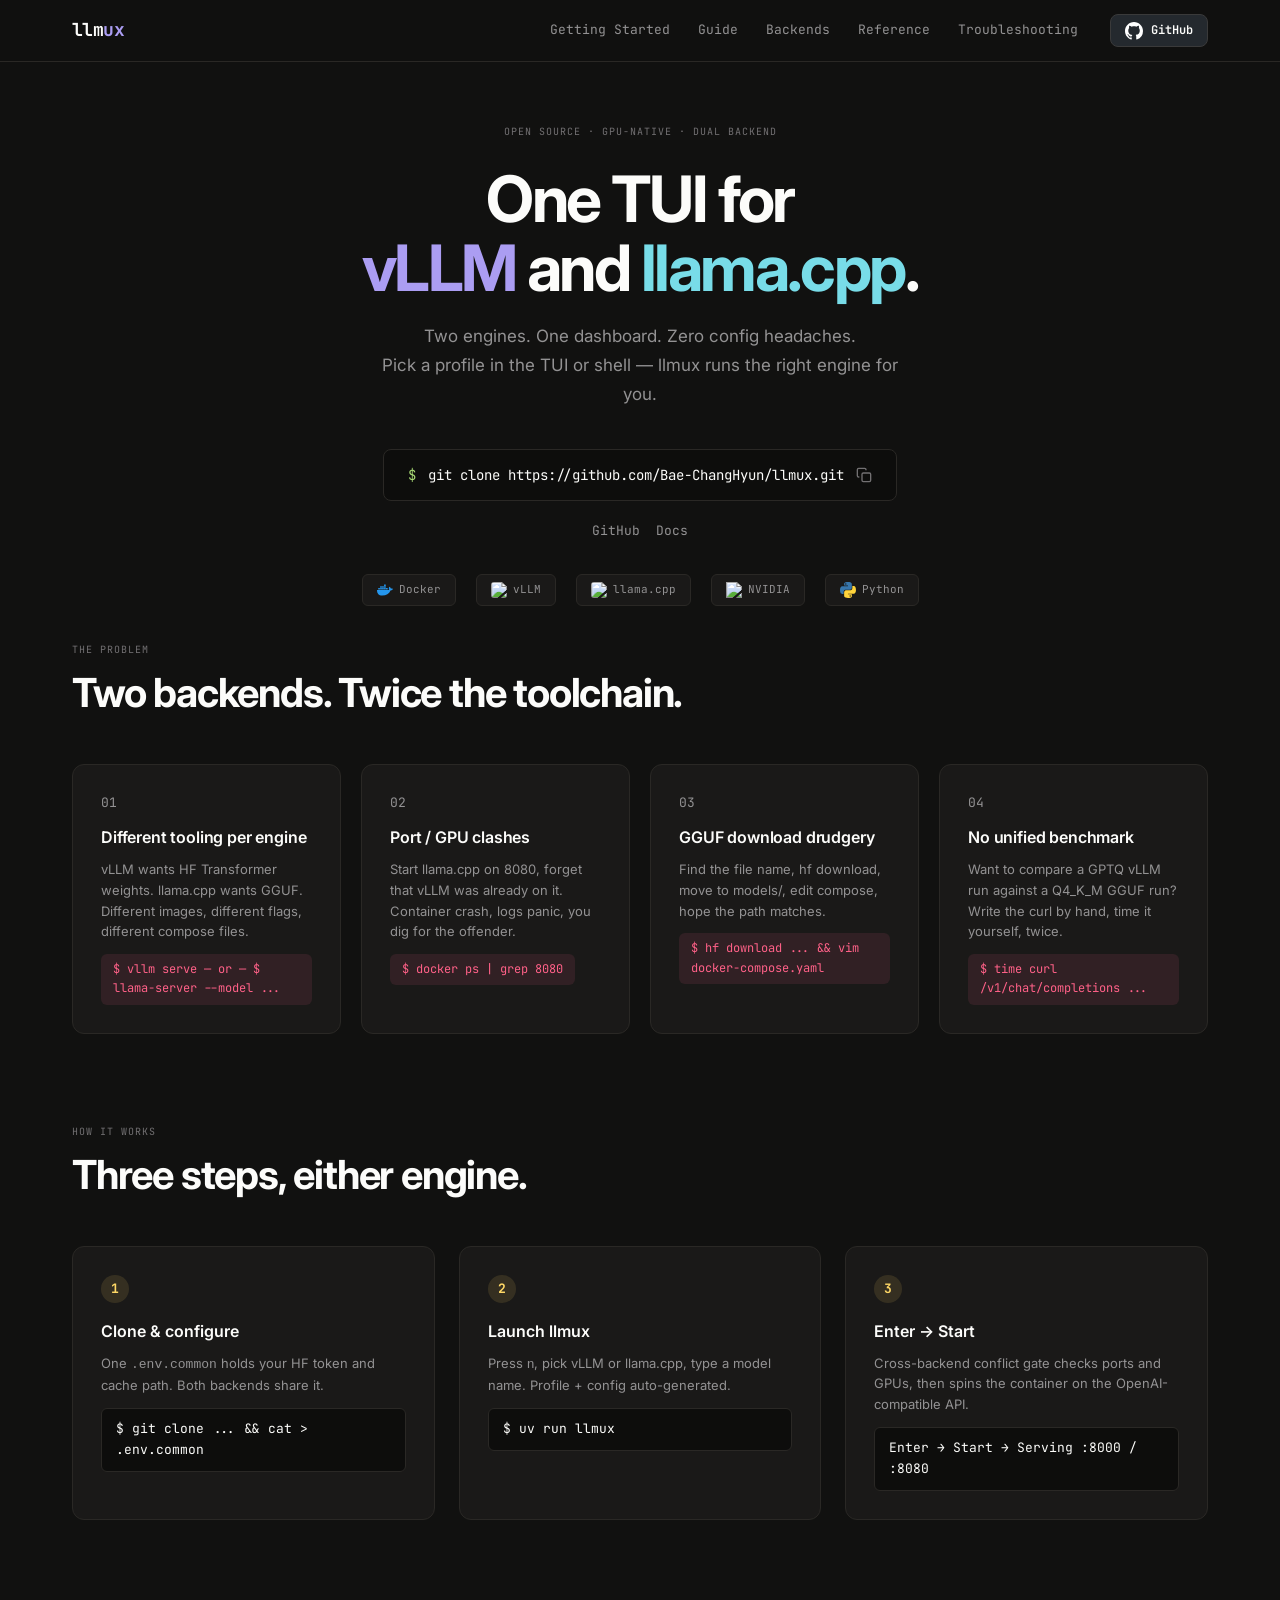
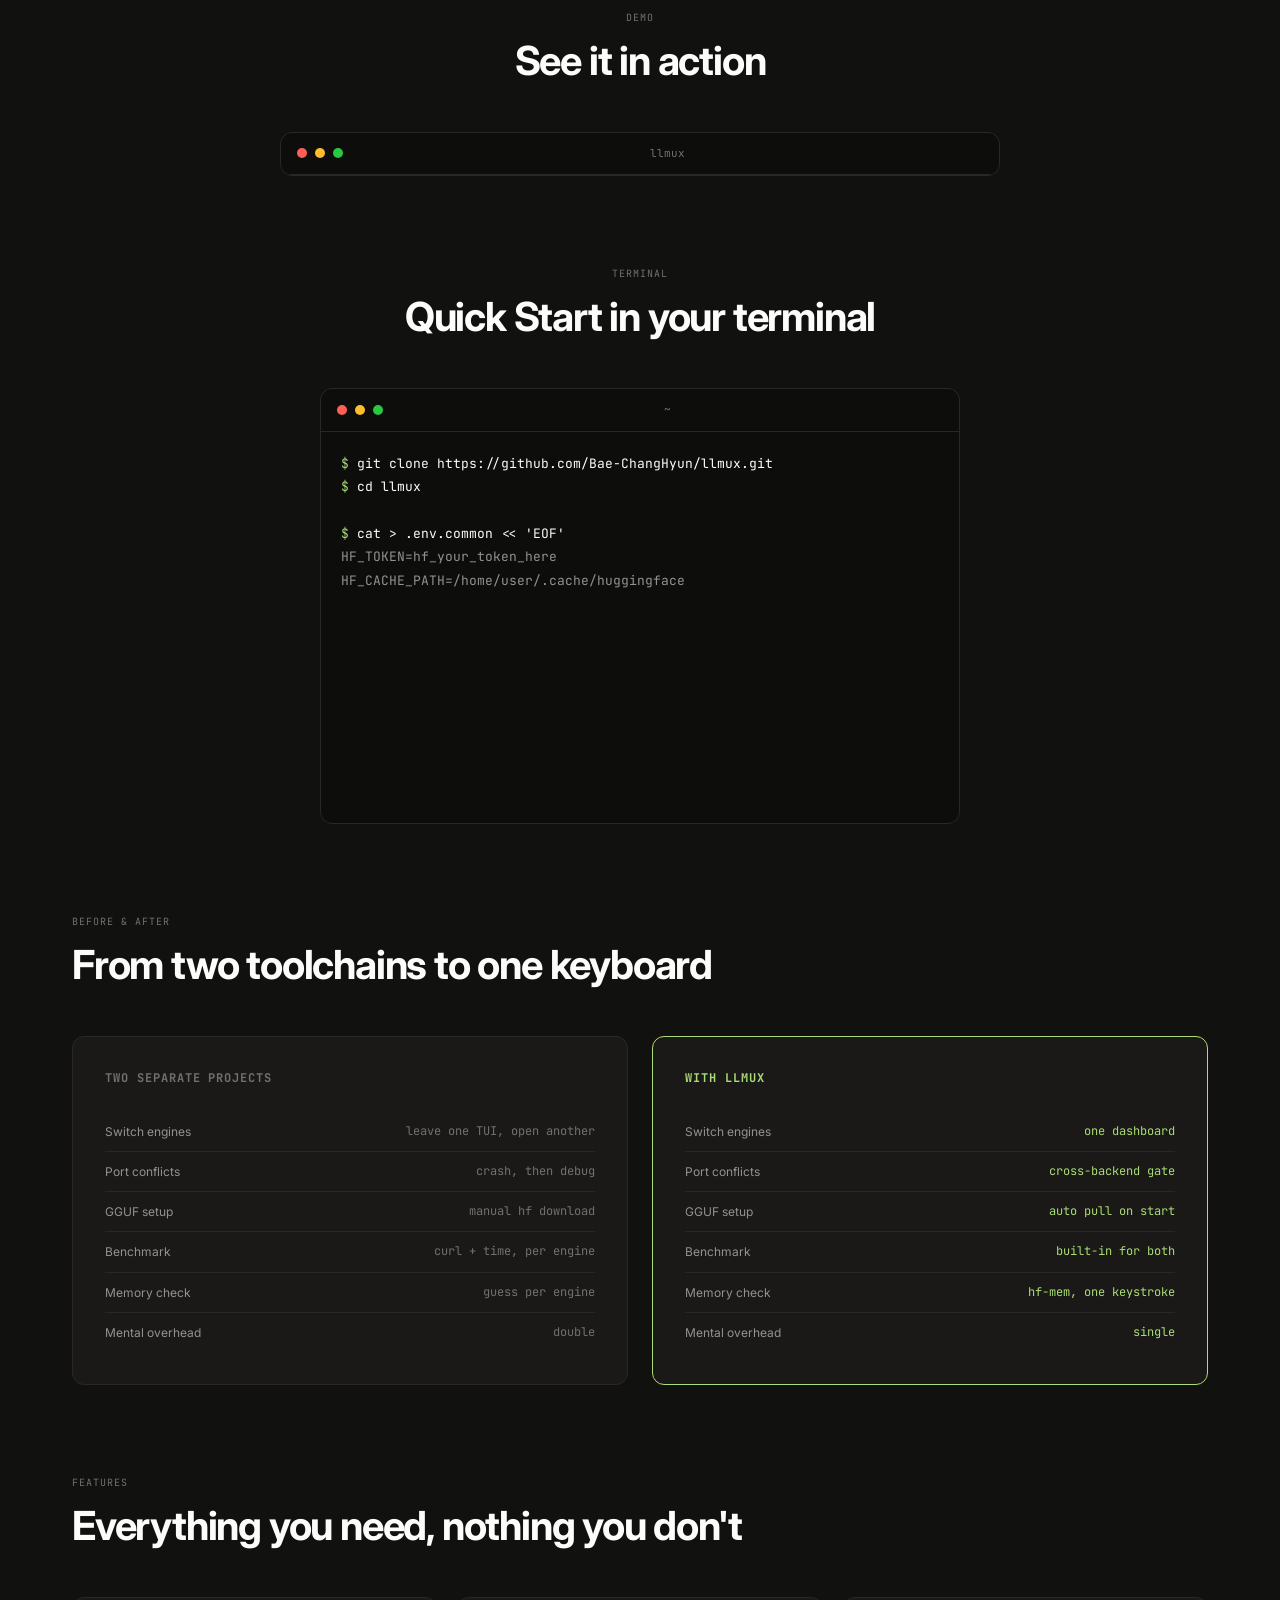
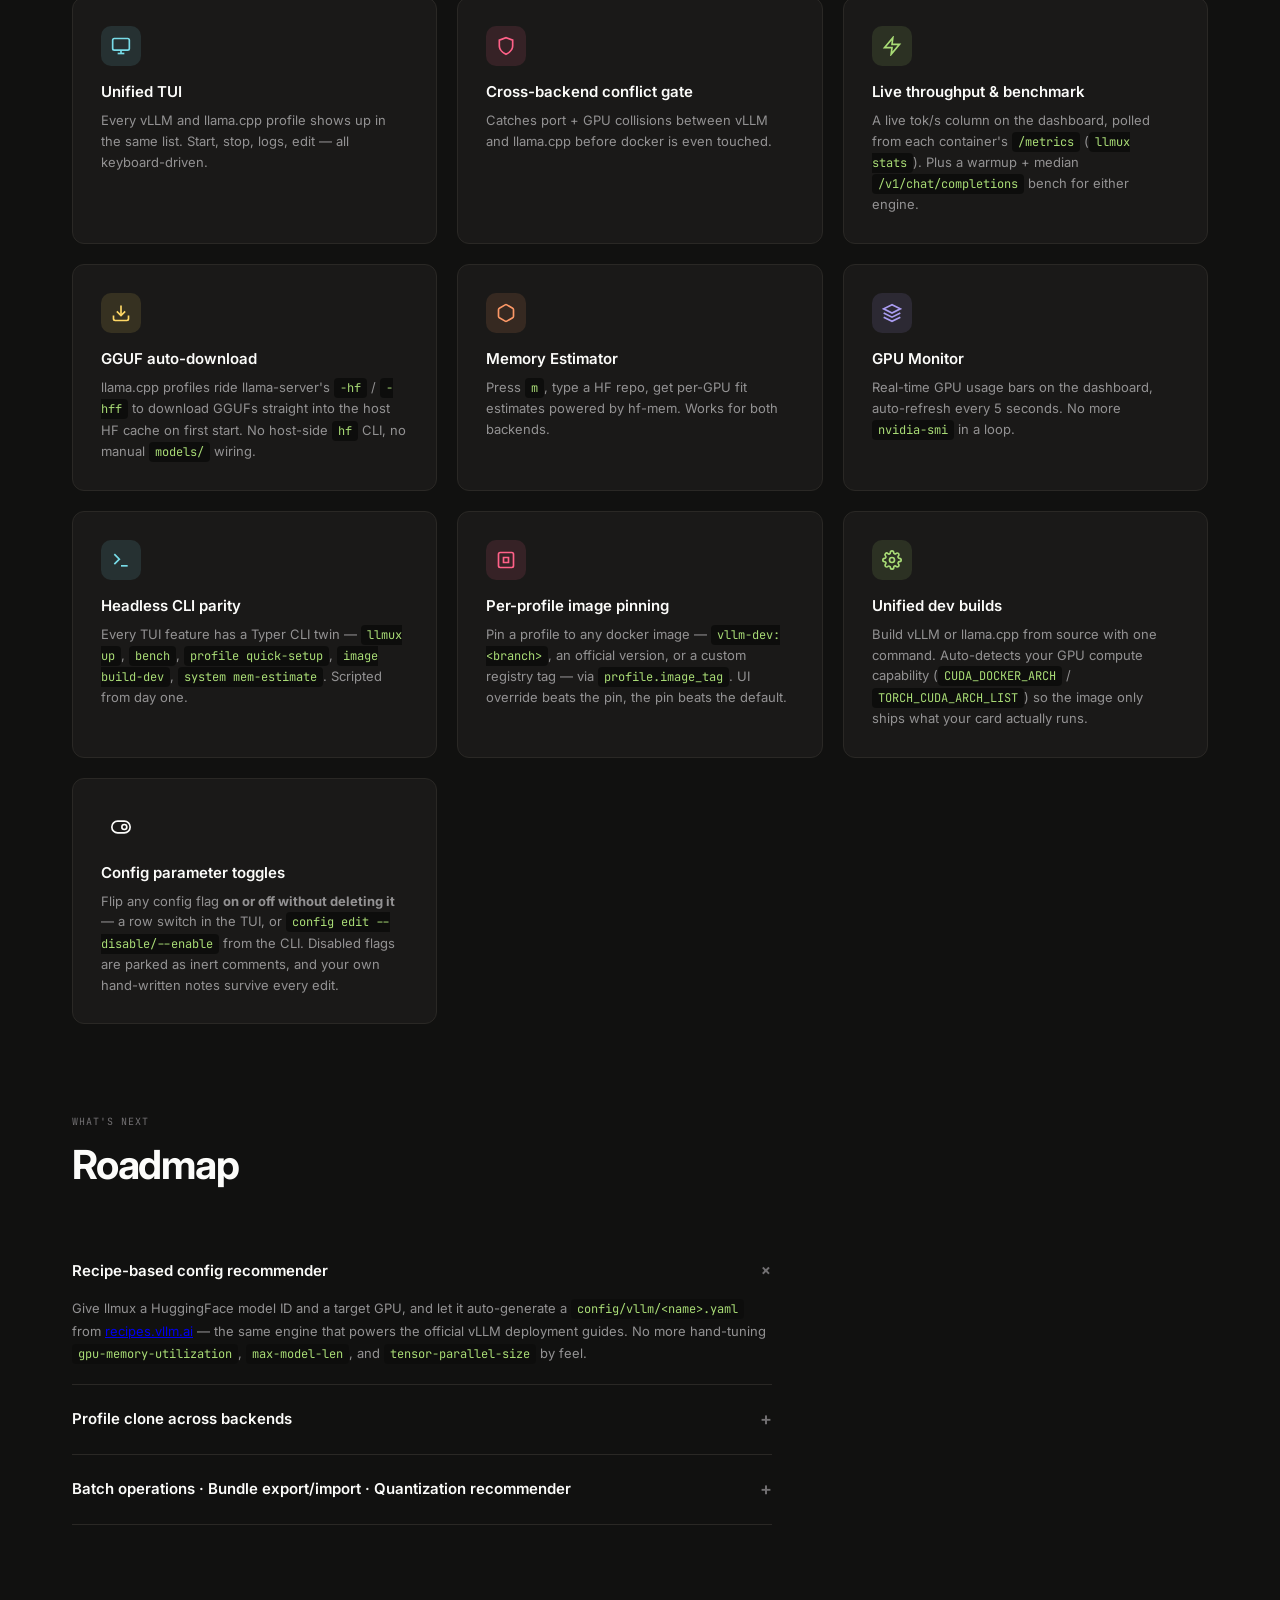
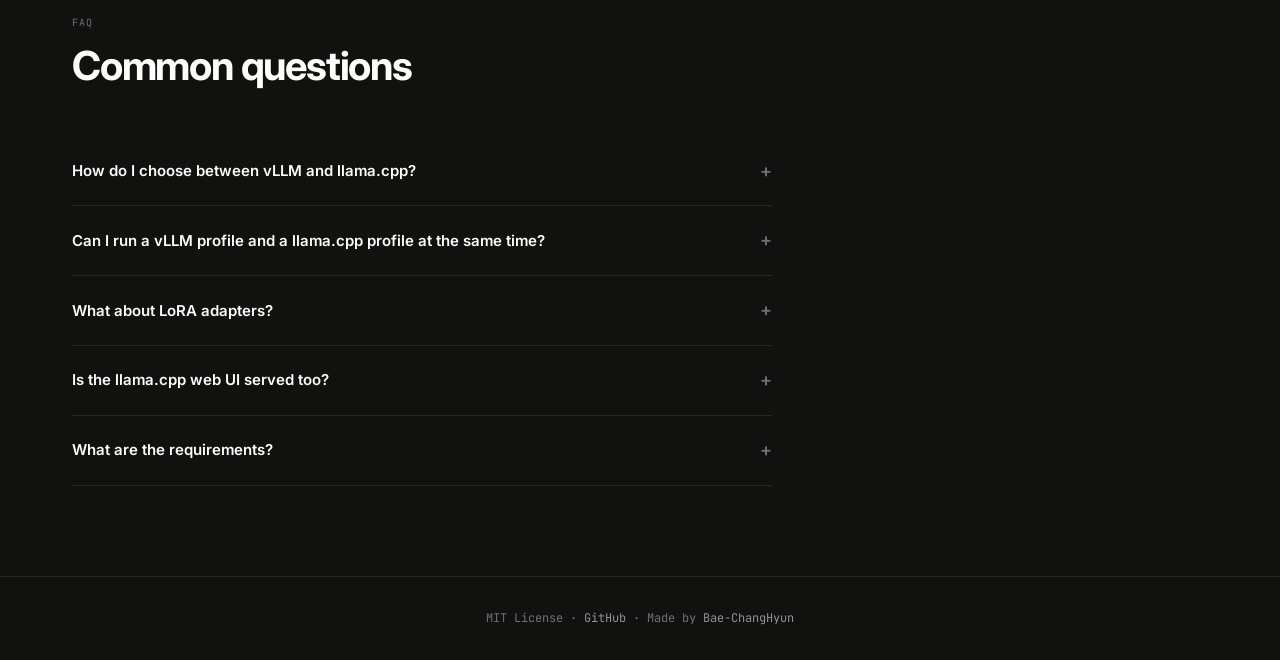
==== commit f83ba8d7: "📝 docs: README·docs 사이트에 신규 기능 반영 - 라이브 tok/s(대시보드 컬럼 + `llmux stats`), warmup+median `llmux bench` " ====
--- a/docs/index.html
+++ b/docs/index.html
@@ -248,8 +248,8 @@
         <div class="feature-icon">
           <svg width="20" height="20" viewBox="0 0 24 24" fill="none" stroke="currentColor" stroke-width="2"><path d="M13 2L3 14h9l-1 8 10-12h-9l1-8z"/></svg>
         </div>
-        <h3>Unified benchmark</h3>
-        <p>OpenAI-compatible <code>/v1/chat/completions</code> bench for either engine. Apples-to-apples latency.</p>
+        <h3>Live throughput &amp; benchmark</h3>
+        <p>A live tok/s column on the dashboard, polled from each container's <code>/metrics</code> (<code>llmux stats</code>). Plus a warmup + median <code>/v1/chat/completions</code> bench for either engine.</p>
       </div>
       <div class="feature-card">
         <div class="feature-icon">
@@ -292,6 +292,13 @@
         </div>
         <h3>Unified dev builds</h3>
         <p>Build vLLM or llama.cpp from source with one command. Auto-detects your GPU compute capability (<code>CUDA_DOCKER_ARCH</code> / <code>TORCH_CUDA_ARCH_LIST</code>) so the image only ships what your card actually runs.</p>
+      </div>
+      <div class="feature-card">
+        <div class="feature-icon">
+          <svg width="20" height="20" viewBox="0 0 24 24" fill="none" stroke="currentColor" stroke-width="2"><rect x="1" y="5" width="22" height="14" rx="7"/><circle cx="16" cy="12" r="3"/></svg>
+        </div>
+        <h3>Config parameter toggles</h3>
+        <p>Flip any config flag <strong>on or off without deleting it</strong> &mdash; a row switch in the TUI, or <code>config edit --disable/--enable</code> from the CLI. Disabled flags are parked as inert comments, and your own hand-written notes survive every edit.</p>
       </div>
     </div>
   </section>
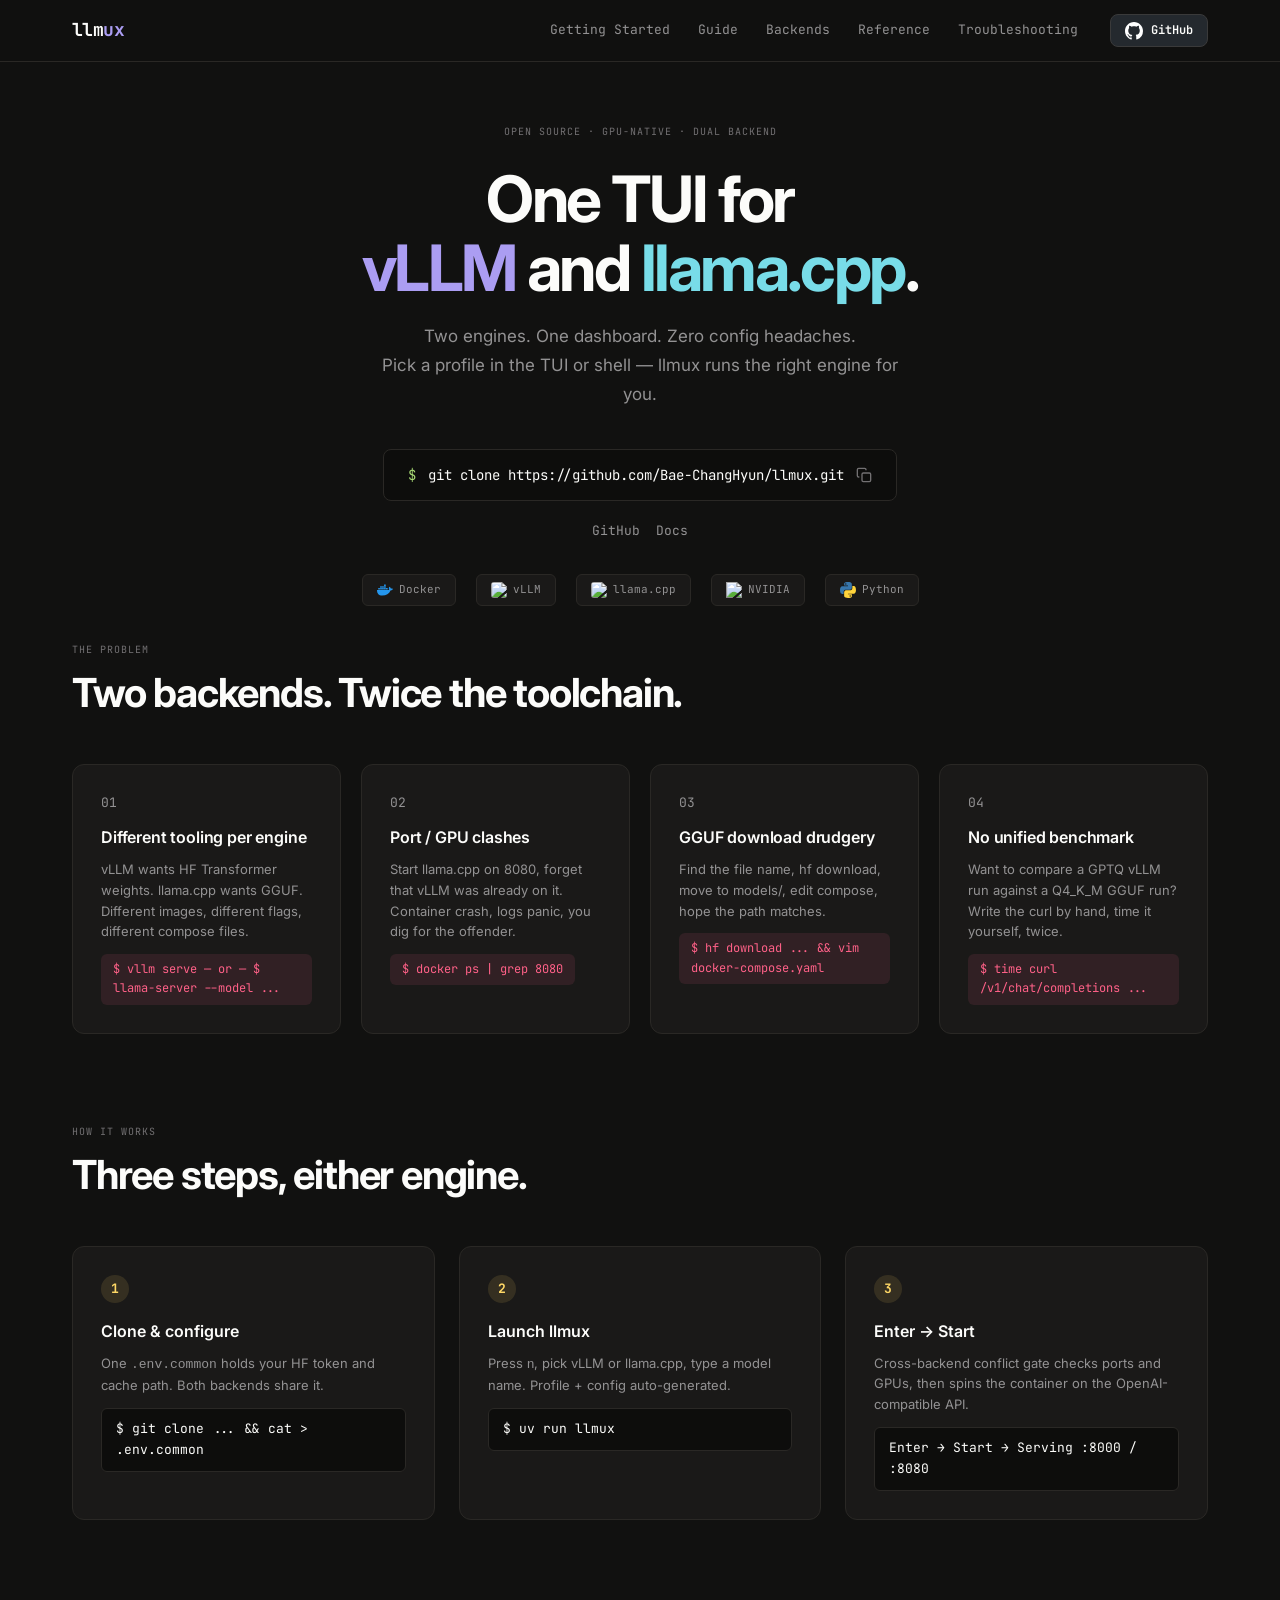
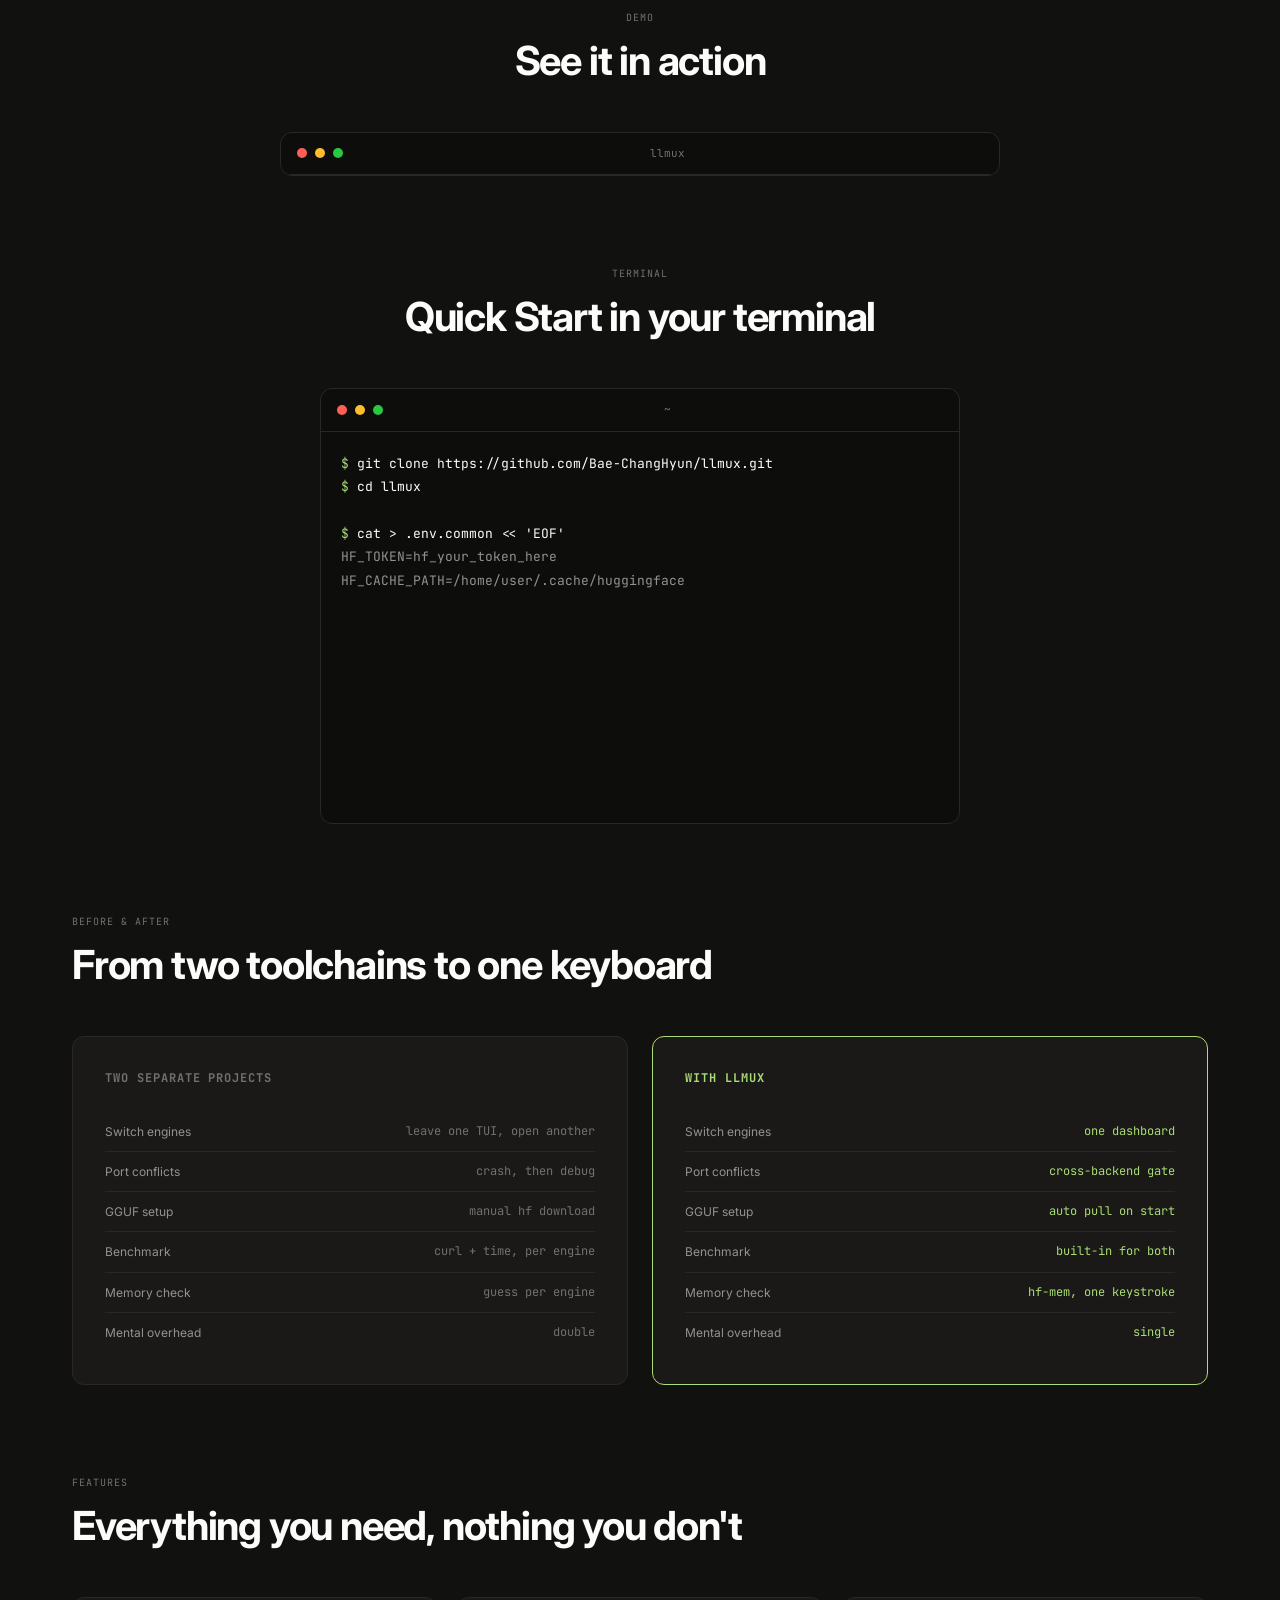
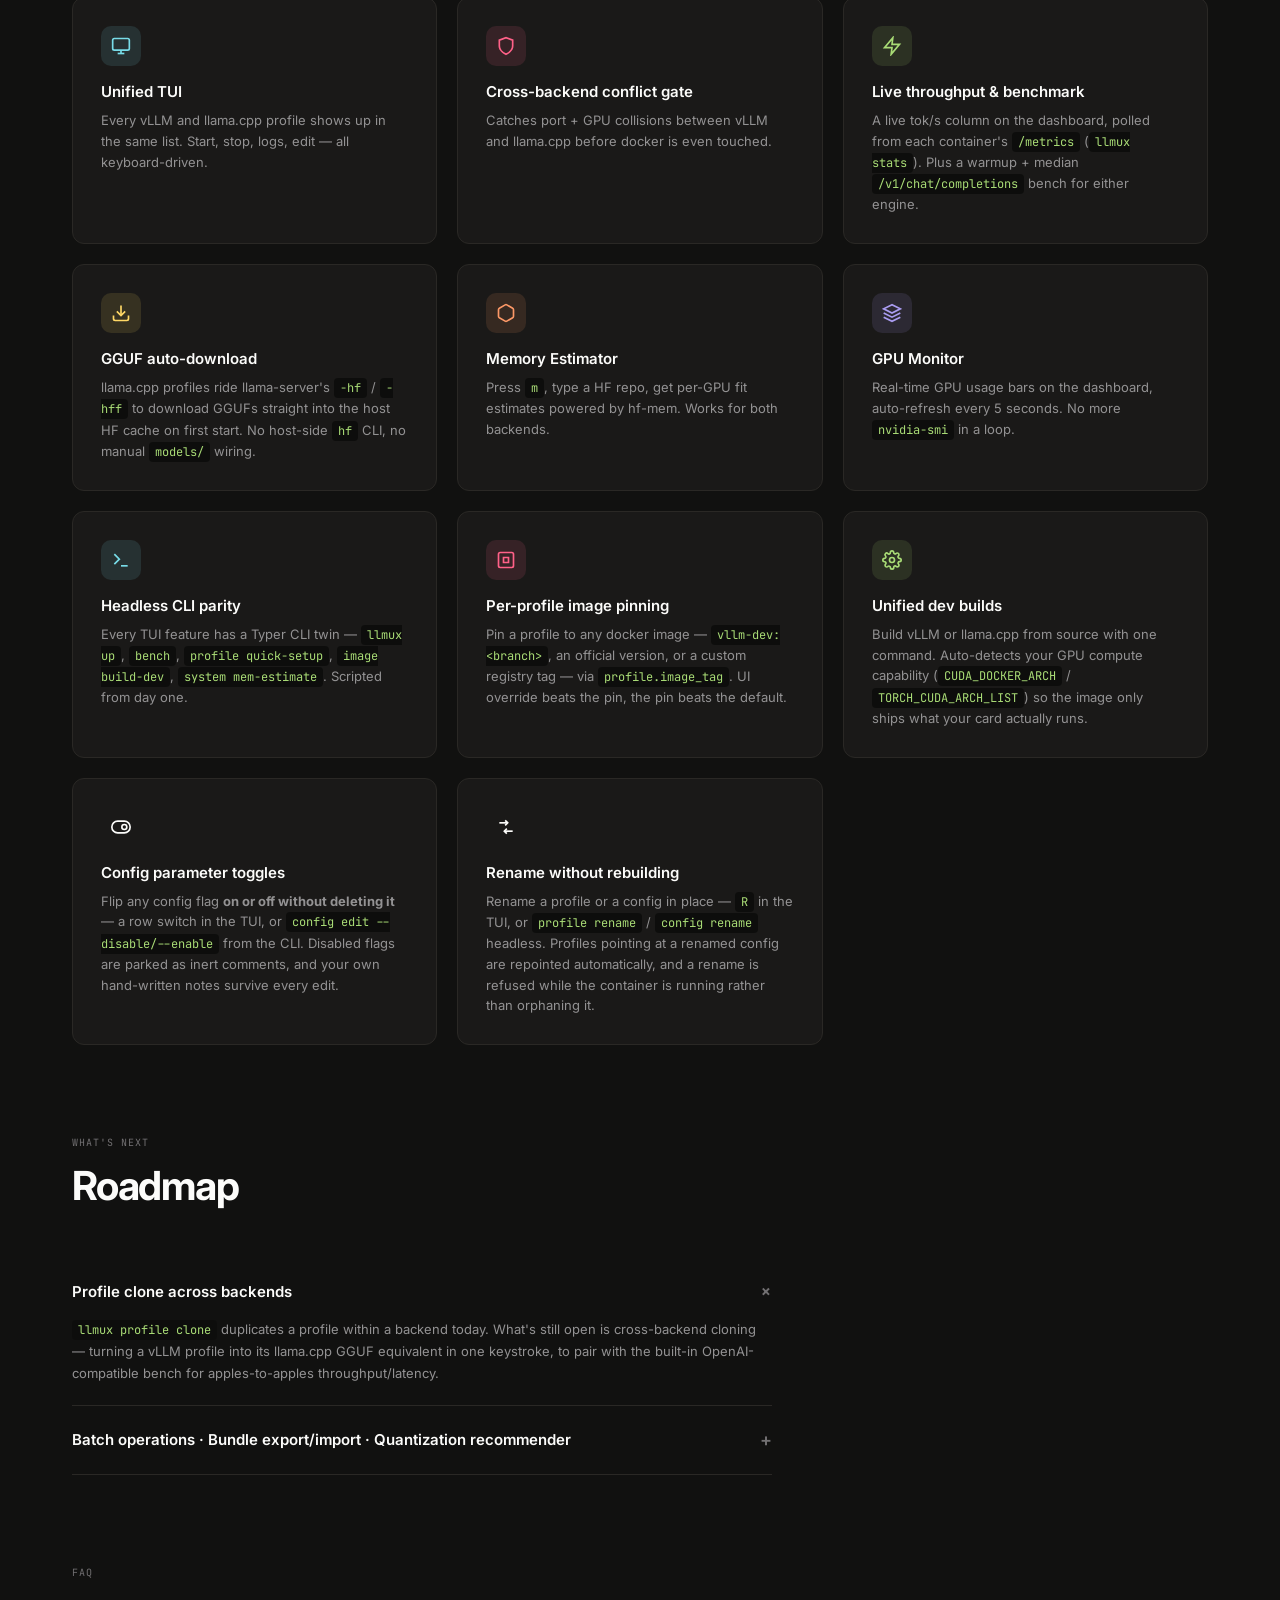
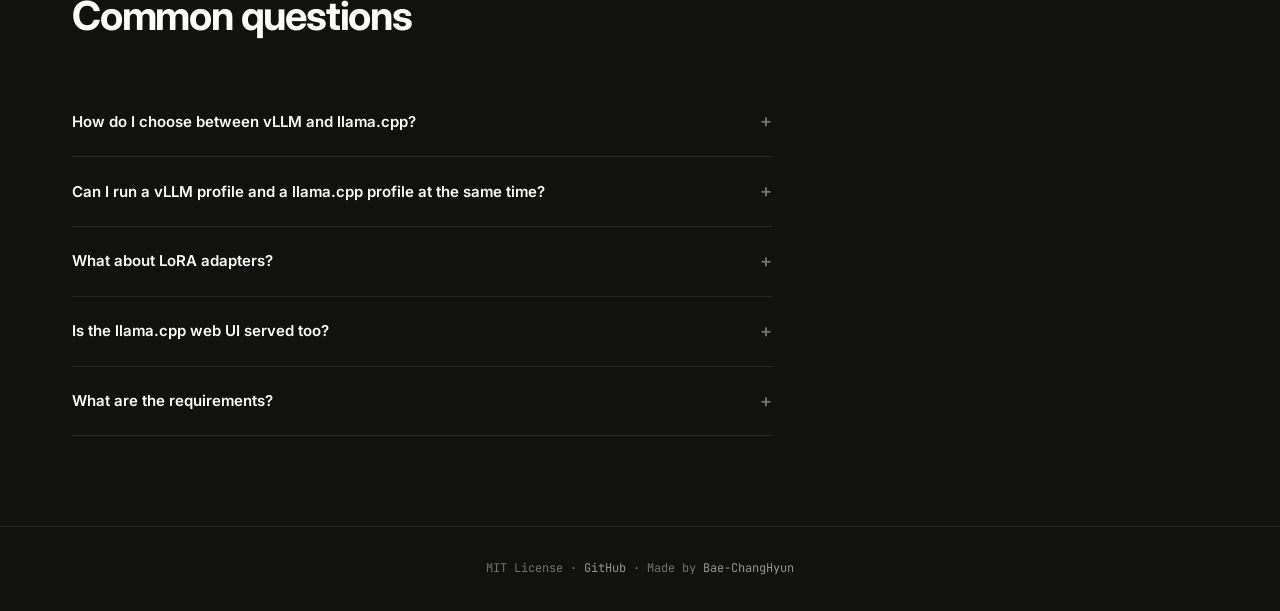
==== commit d3dda013: "📝 docs: README·docs 사이트 전면 갱신 + llmux --version 추가 README 의 문서 링크가 전부 404 였다. MkDocs 제거 시 확장자 없는 URL" ====
--- a/docs/index.html
+++ b/docs/index.html
@@ -300,6 +300,13 @@
         <h3>Config parameter toggles</h3>
         <p>Flip any config flag <strong>on or off without deleting it</strong> &mdash; a row switch in the TUI, or <code>config edit --disable/--enable</code> from the CLI. Disabled flags are parked as inert comments, and your own hand-written notes survive every edit.</p>
       </div>
+      <div class="feature-card">
+        <div class="feature-icon">
+          <svg width="20" height="20" viewBox="0 0 24 24" fill="none" stroke="currentColor" stroke-width="2"><path d="M4 7h10"/><path d="m11 4 3 3-3 3"/><path d="M20 17H10"/><path d="m13 20-3-3 3-3"/></svg>
+        </div>
+        <h3>Rename without rebuilding</h3>
+        <p>Rename a profile or a config in place &mdash; <code>R</code> in the TUI, or <code>profile rename</code> / <code>config rename</code> headless. Profiles pointing at a renamed config are repointed automatically, and a rename is refused while the container is running rather than orphaning it.</p>
+      </div>
     </div>
   </section>
 
@@ -312,25 +319,14 @@
     <div class="faq-list">
       <div class="faq-item open">
         <div class="faq-q" onclick="toggleFaq(this)">
-          Recipe-based config recommender
-          <span class="faq-arrow">+</span>
-        </div>
-        <div class="faq-a">
-          Give llmux a HuggingFace model ID and a target GPU, and let it auto-generate a
-          <code>config/vllm/&lt;name&gt;.yaml</code> from
-          <a href="https://recipes.vllm.ai/">recipes.vllm.ai</a> — the same engine that powers the
-          official vLLM deployment guides. No more hand-tuning <code>gpu-memory-utilization</code>,
-          <code>max-model-len</code>, and <code>tensor-parallel-size</code> by feel.
-        </div>
-      </div>
-      <div class="faq-item">
-        <div class="faq-q" onclick="toggleFaq(this)">
           Profile clone across backends
           <span class="faq-arrow">+</span>
         </div>
         <div class="faq-a">
-          Duplicate a vLLM profile as its llama.cpp GGUF equivalent in one keystroke — pair with the
-          built-in OpenAI-compatible bench for apples-to-apples throughput/latency.
+          <code>llmux profile clone</code> duplicates a profile within a backend today. What's still
+          open is cross-backend cloning — turning a vLLM profile into its llama.cpp GGUF equivalent
+          in one keystroke, to pair with the built-in OpenAI-compatible bench for apples-to-apples
+          throughput/latency.
         </div>
       </div>
       <div class="faq-item">
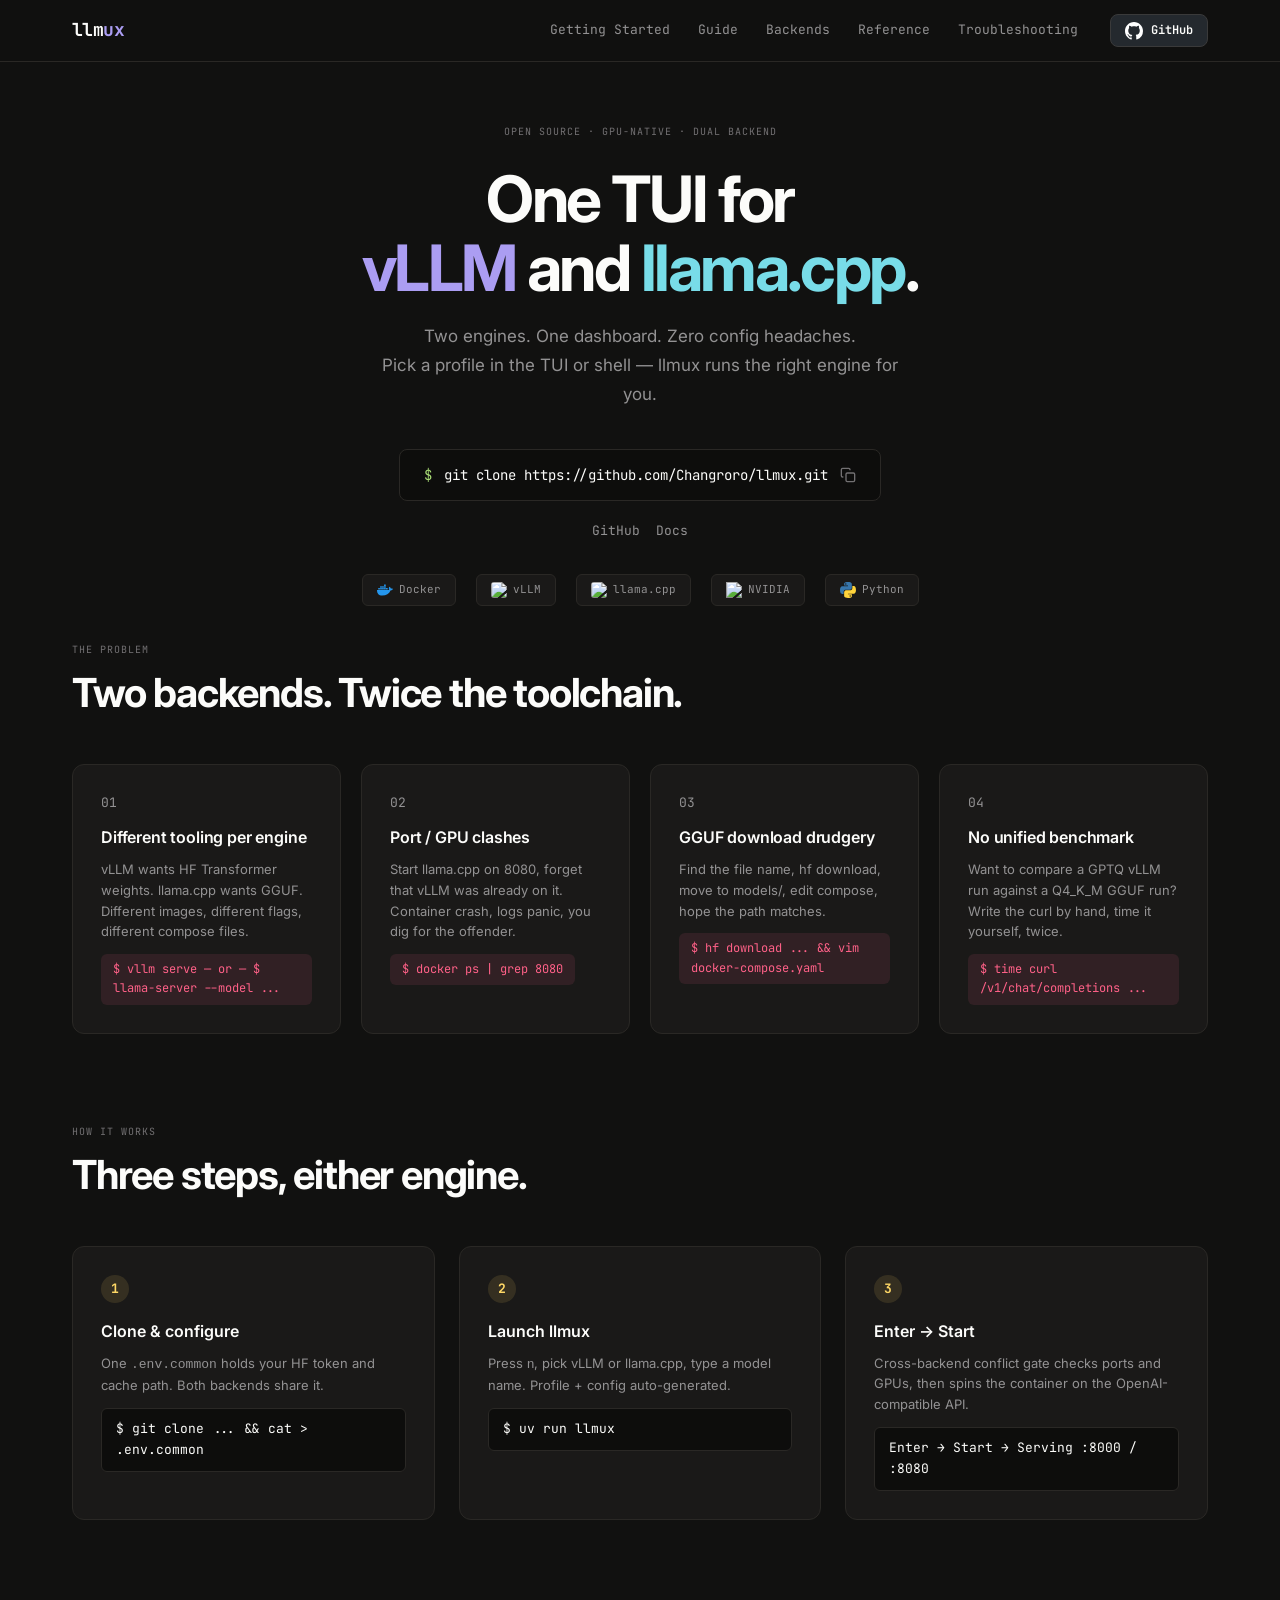
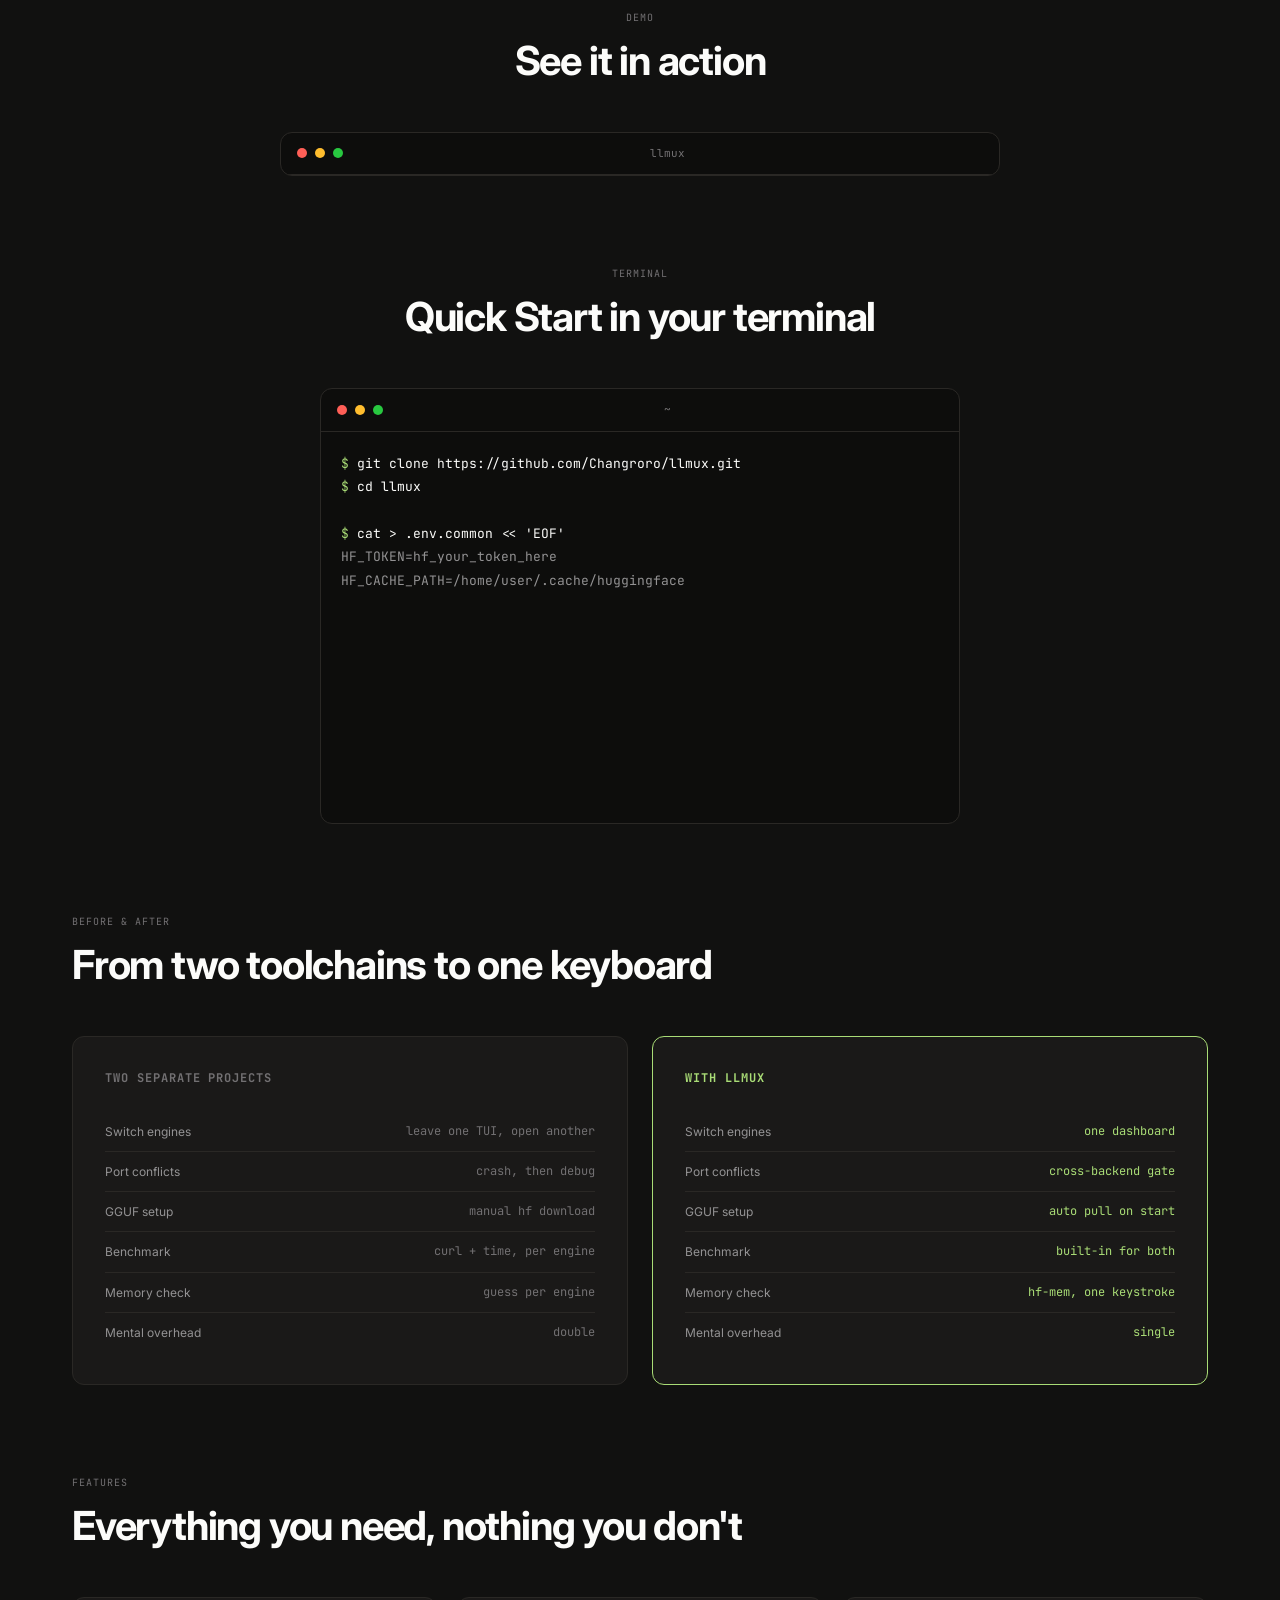
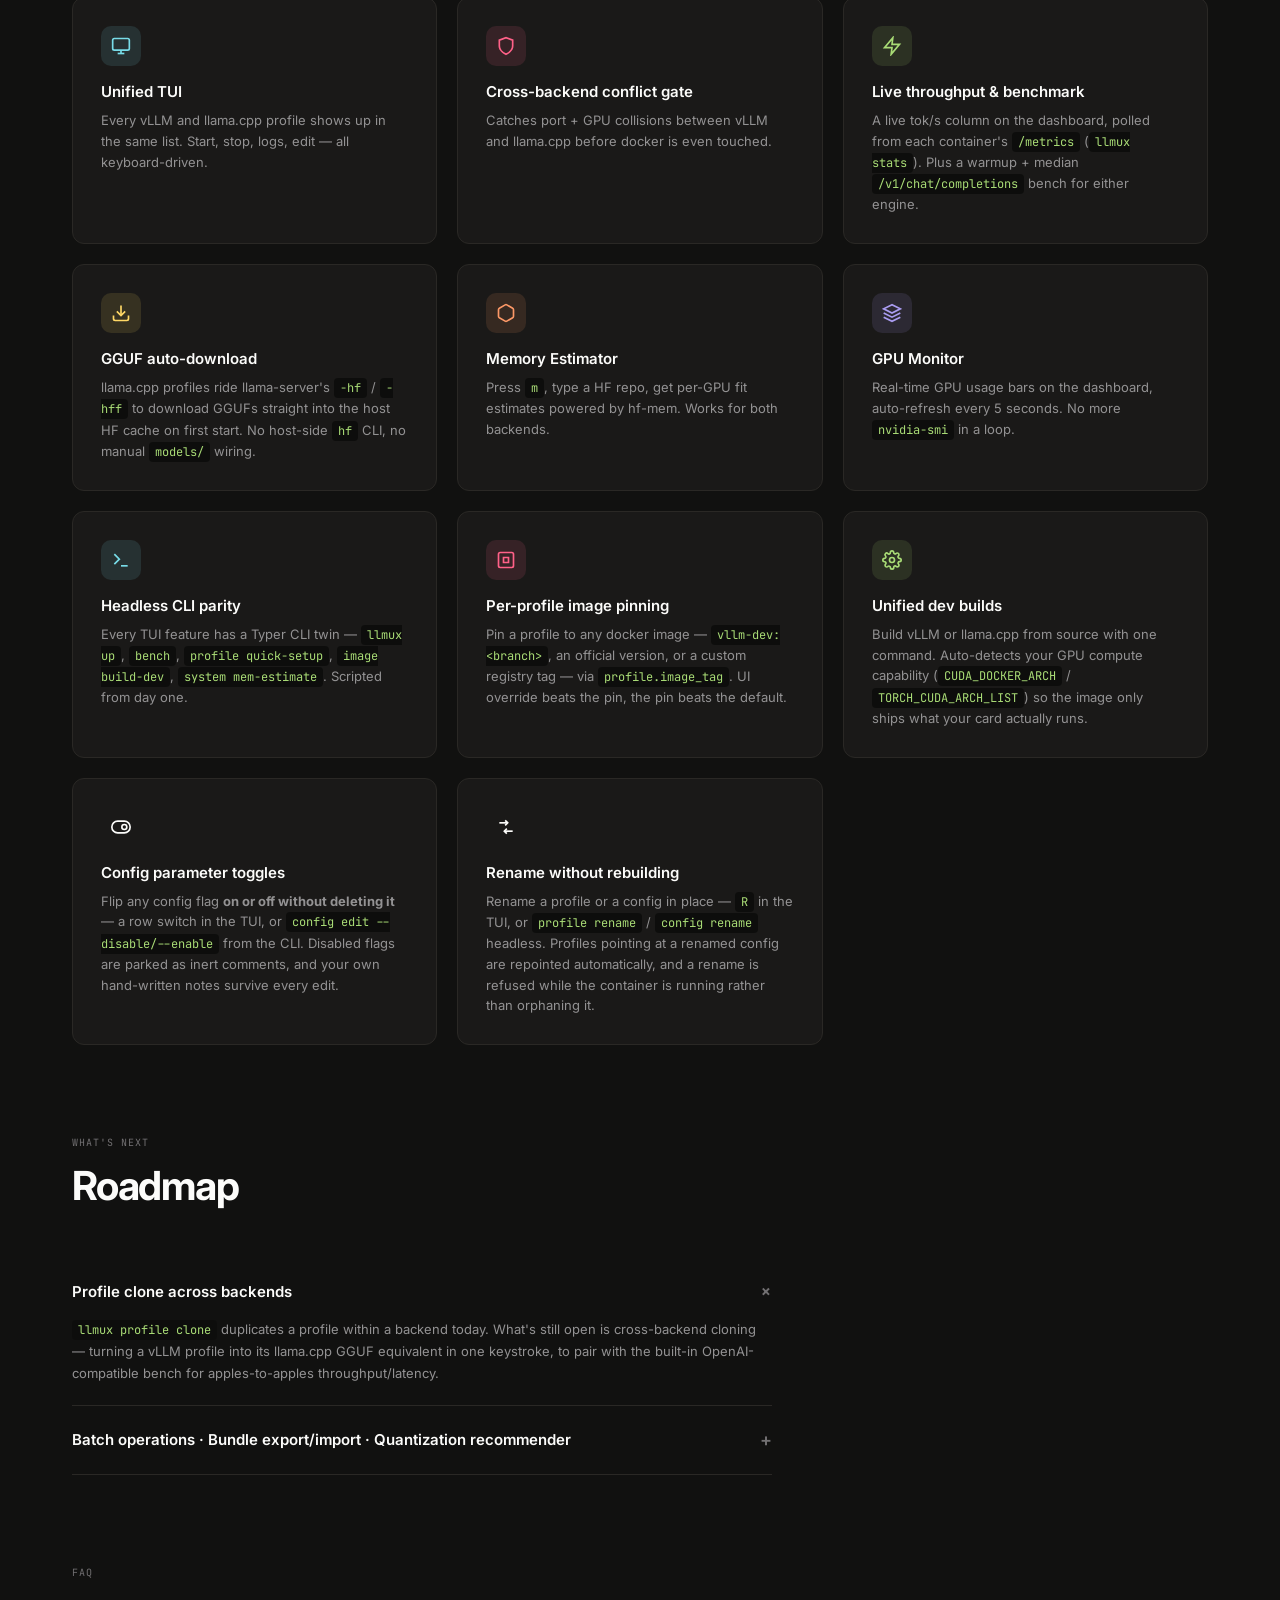
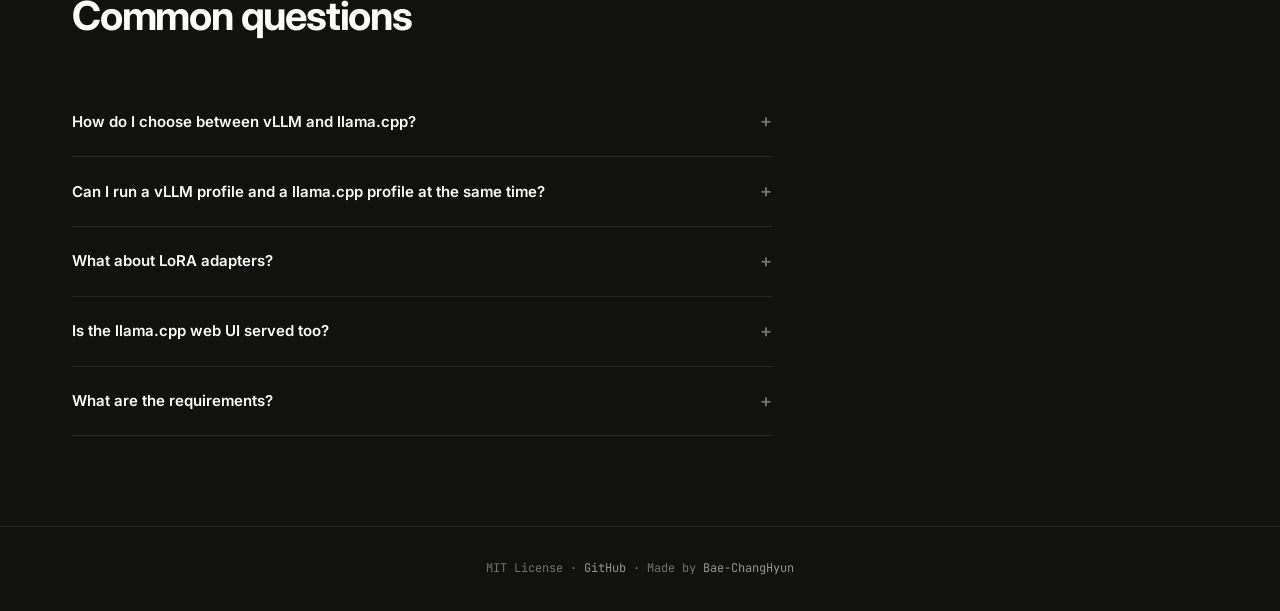
==== commit 8aa77b9e: "🚚 chore: GitHub 계정명 변경(Bae-ChangHyun → Changroro) 링크 갱신" ====
--- a/docs/index.html
+++ b/docs/index.html
@@ -24,7 +24,7 @@
         <a href="reference/cli.html">Reference</a>
         <a href="troubleshooting.html">Troubleshooting</a>
       </span>
-      <a href="https://github.com/Bae-ChangHyun/llmux" class="nav-github" target="_blank">
+      <a href="https://github.com/Changroro/llmux" class="nav-github" target="_blank">
         <svg viewBox="0 0 16 16"><path d="M8 0C3.58 0 0 3.58 0 8c0 3.54 2.29 6.53 5.47 7.59.4.07.55-.17.55-.38 0-.19-.01-.82-.01-1.49-2.01.37-2.53-.49-2.69-.94-.09-.23-.48-.94-.82-1.13-.28-.15-.68-.52-.01-.53.63-.01 1.08.58 1.23.82.72 1.21 1.87.87 2.33.66.07-.52.28-.87.51-1.07-1.78-.2-3.64-.89-3.64-3.95 0-.87.31-1.59.82-2.15-.08-.2-.36-1.02.08-2.12 0 0 .67-.21 2.2.82.64-.18 1.32-.27 2-.27.68 0 1.36.09 2 .27 1.53-1.04 2.2-.82 2.2-.82.44 1.1.16 1.92.08 2.12.51.56.82 1.27.82 2.15 0 3.07-1.87 3.75-3.65 3.95.29.25.54.73.54 1.48 0 1.07-.01 1.93-.01 2.2 0 .21.15.46.55.38A8.013 8.013 0 0016 8c0-4.42-3.58-8-8-8z"/></svg>
         <span class="nav-github-stars" id="starCount">GitHub</span>
       </a>
@@ -36,7 +36,7 @@
 
   <!-- HERO -->
   <section class="hero">
-    <img src="https://raw.githubusercontent.com/Bae-ChangHyun/llmux/main/assets/llmux-hero.png" alt="llmux — one TUI for vLLM and llama.cpp" class="hero-logo" onerror="this.style.display='none'" />
+    <img src="https://raw.githubusercontent.com/Changroro/llmux/main/assets/llmux-hero.png" alt="llmux — one TUI for vLLM and llama.cpp" class="hero-logo" onerror="this.style.display='none'" />
     <p class="hero-badge">open source &middot; GPU-native &middot; dual backend</p>
     <h1>
       One TUI for<br/>
@@ -48,7 +48,7 @@
     </p>
     <div class="hero-cmd" onclick="copyCmd(this)">
       <span class="prompt">$</span>
-      <span class="cmd-text">git clone https://github.com/Bae-ChangHyun/llmux.git</span>
+      <span class="cmd-text">git clone https://github.com/Changroro/llmux.git</span>
       <svg class="copy-icon" viewBox="0 0 24 24" fill="none" stroke="currentColor" stroke-width="2">
         <rect x="9" y="9" width="13" height="13" rx="2" ry="2"/>
         <path d="M5 15H4a2 2 0 01-2-2V4a2 2 0 012-2h9a2 2 0 012 2v1"/>
@@ -56,8 +56,8 @@
       <span class="copied-tooltip">Copied!</span>
     </div>
     <div class="hero-links">
-      <a href="https://github.com/Bae-ChangHyun/llmux">GitHub</a>
-      <a href="https://github.com/Bae-ChangHyun/llmux#get-started-in-30-seconds">Docs</a>
+      <a href="https://github.com/Changroro/llmux">GitHub</a>
+      <a href="https://github.com/Changroro/llmux#get-started-in-30-seconds">Docs</a>
     </div>
     <div class="tech-stack">
       <span class="tech-badge">
@@ -158,7 +158,7 @@
         <span class="terminal-dot green"></span>
         <span class="terminal-title">llmux</span>
       </div>
-      <img src="https://raw.githubusercontent.com/Bae-ChangHyun/llmux/main/demo/llamacpp.gif" alt="llmux Demo" loading="lazy" onerror="this.style.display='none'" />
+      <img src="https://raw.githubusercontent.com/Changroro/llmux/main/demo/llmux.gif" alt="llmux Demo" loading="lazy" onerror="this.style.display='none'" />
     </div>
   </section>
 
@@ -176,7 +176,7 @@
         <span class="terminal-title">~</span>
       </div>
       <div class="terminal-body" id="terminalBody">
-        <div class="line"><span class="prompt-sign">$</span> <span class="prompt-line">git clone https://github.com/Bae-ChangHyun/llmux.git</span></div>
+        <div class="line"><span class="prompt-sign">$</span> <span class="prompt-line">git clone https://github.com/Changroro/llmux.git</span></div>
         <div class="line"><span class="prompt-sign">$</span> <span class="prompt-line">cd llmux</span></div>
         <div class="line info">&nbsp;</div>
         <div class="line"><span class="prompt-sign">$</span> <span class="prompt-line">cat > .env.common << 'EOF'</span></div>
@@ -410,8 +410,8 @@
   <div class="page-wrap">
     <p>
       MIT License &middot;
-      <a href="https://github.com/Bae-ChangHyun/llmux">GitHub</a> &middot;
-      Made by <a href="https://github.com/Bae-ChangHyun">Bae-ChangHyun</a>
+      <a href="https://github.com/Changroro/llmux">GitHub</a> &middot;
+      Made by <a href="https://github.com/Changroro">Bae-ChangHyun</a>
     </p>
   </div>
 </footer>
@@ -447,7 +447,7 @@
 }, { threshold: 0.3 });
 termObserver.observe(document.getElementById('terminalBody'));
 
-fetch('https://api.github.com/repos/Bae-ChangHyun/llmux')
+fetch('https://api.github.com/repos/Changroro/llmux')
   .then(r => r.json())
   .then(data => {
     if (data.stargazers_count !== undefined) {
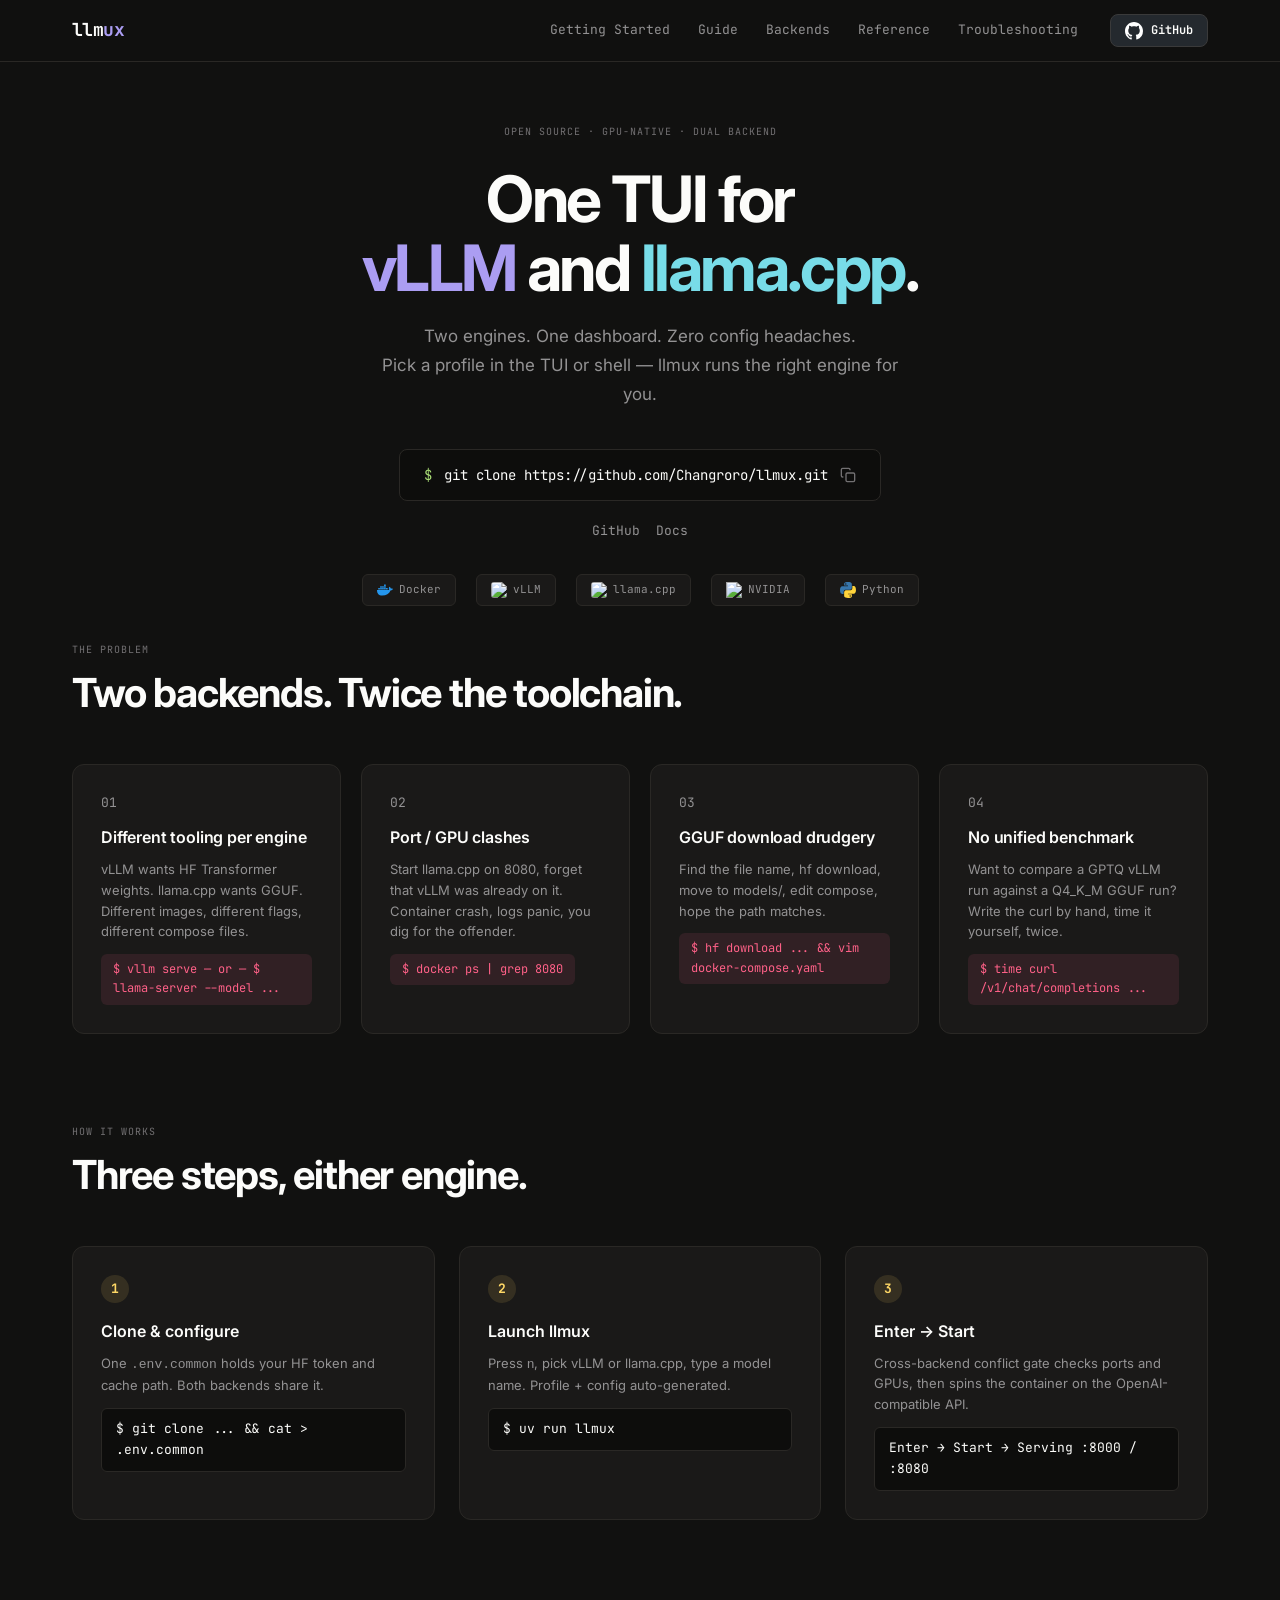
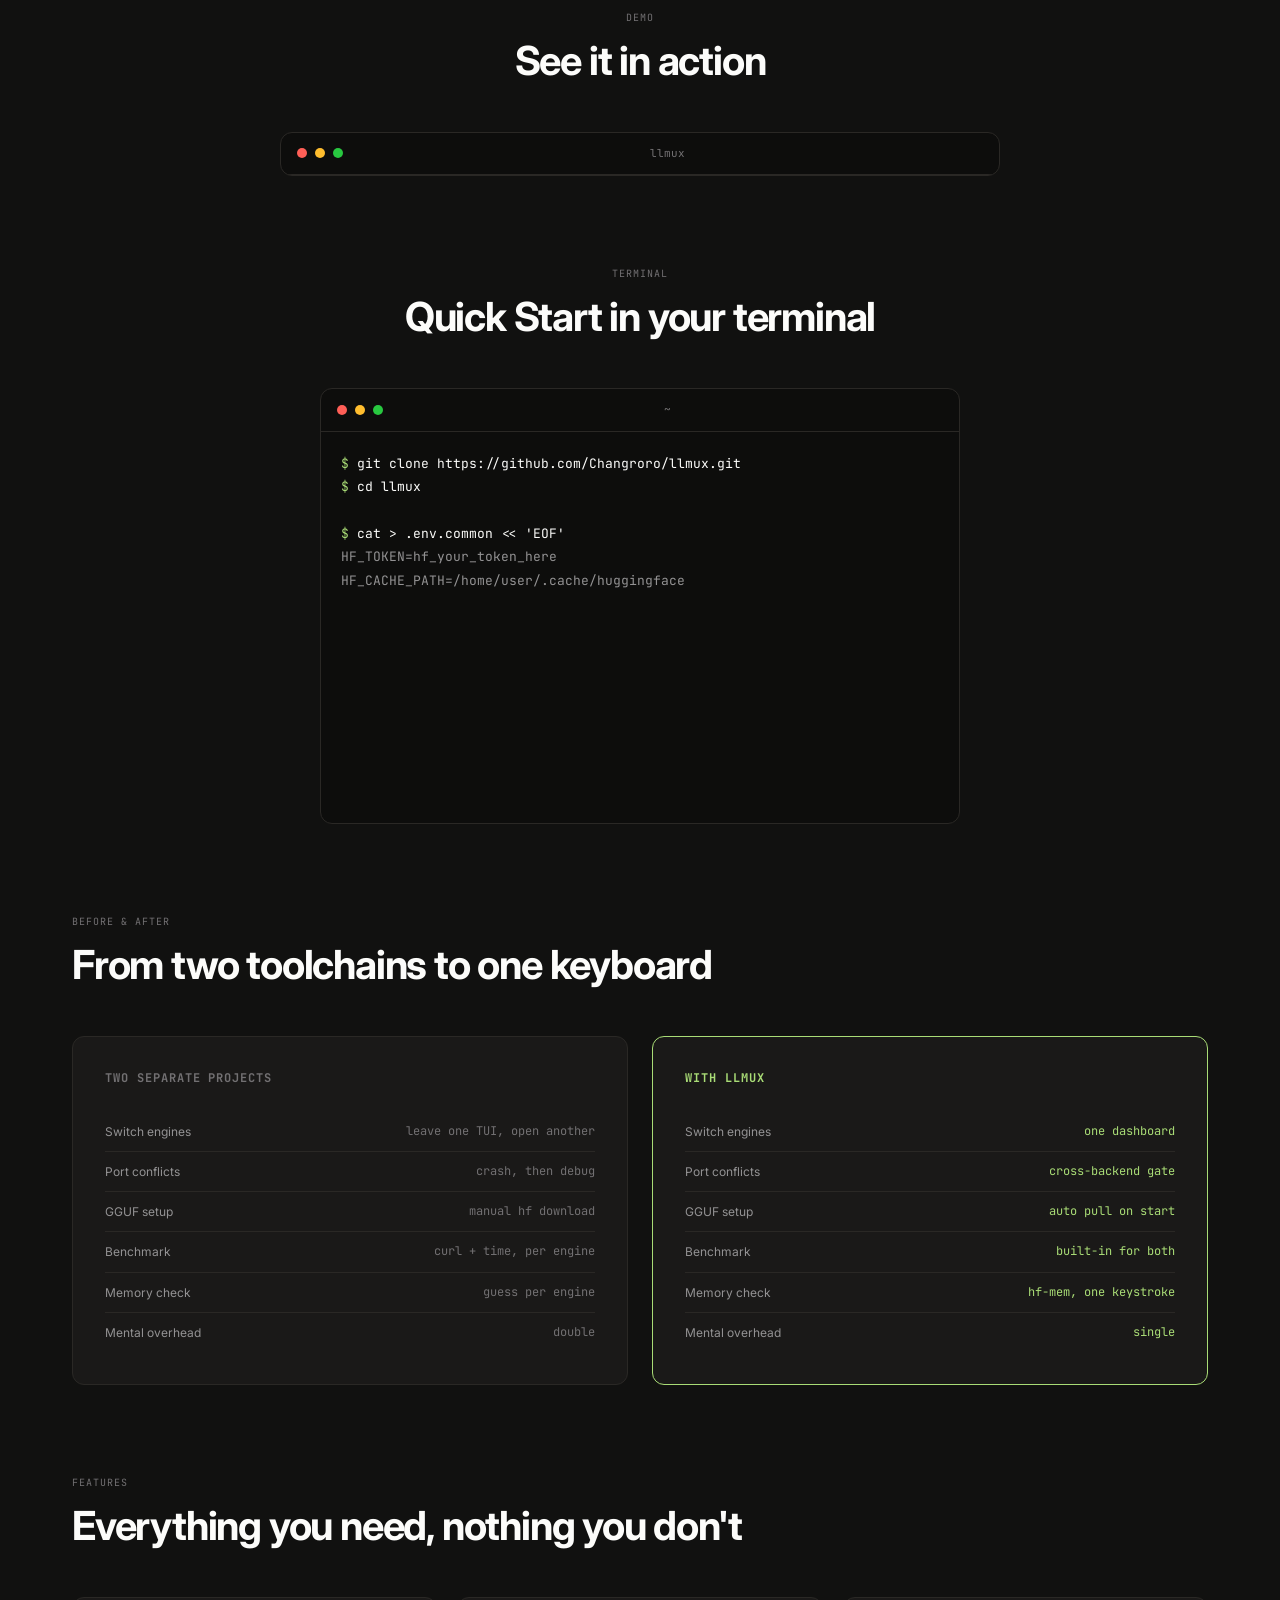
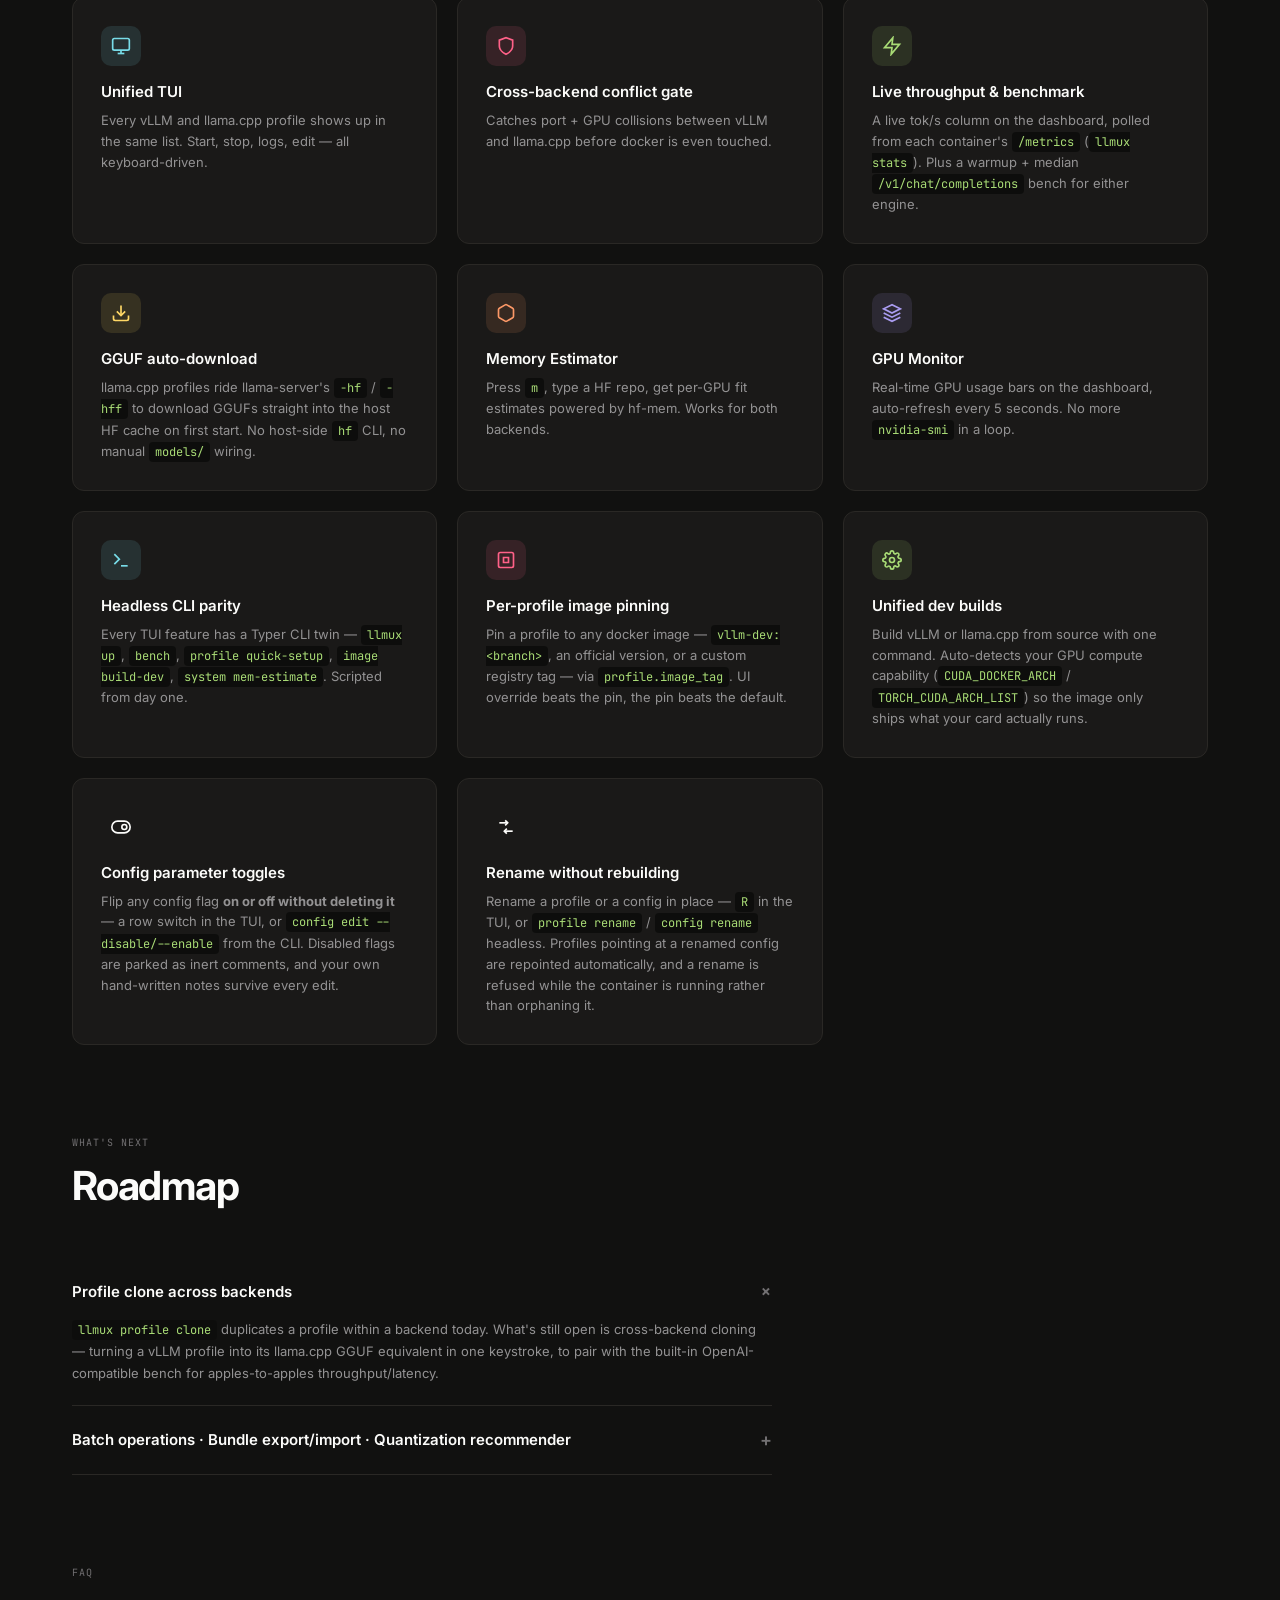
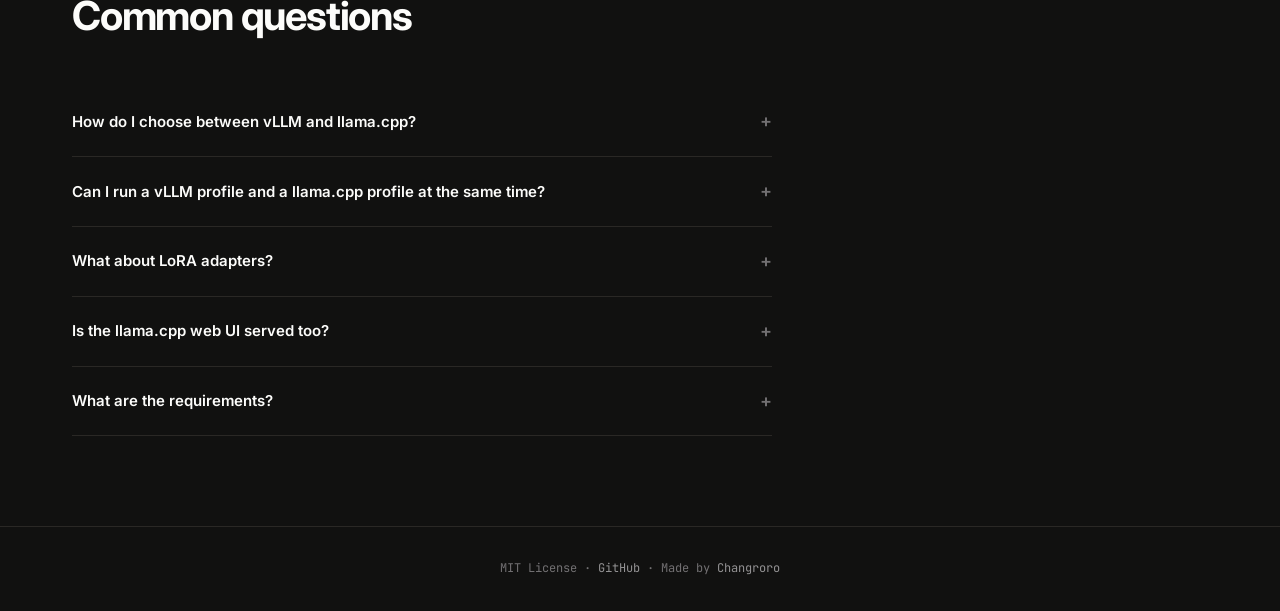
==== commit a05c6a90: "🚚 chore: GitHub 계정명 변경(Bae-ChangHyun → Changroro) 링크 갱신" ====
--- a/docs/index.html
+++ b/docs/index.html
@@ -411,7 +411,7 @@
     <p>
       MIT License &middot;
       <a href="https://github.com/Changroro/llmux">GitHub</a> &middot;
-      Made by <a href="https://github.com/Changroro">Bae-ChangHyun</a>
+      Made by <a href="https://github.com/Changroro">Changroro</a>
     </p>
   </div>
 </footer>
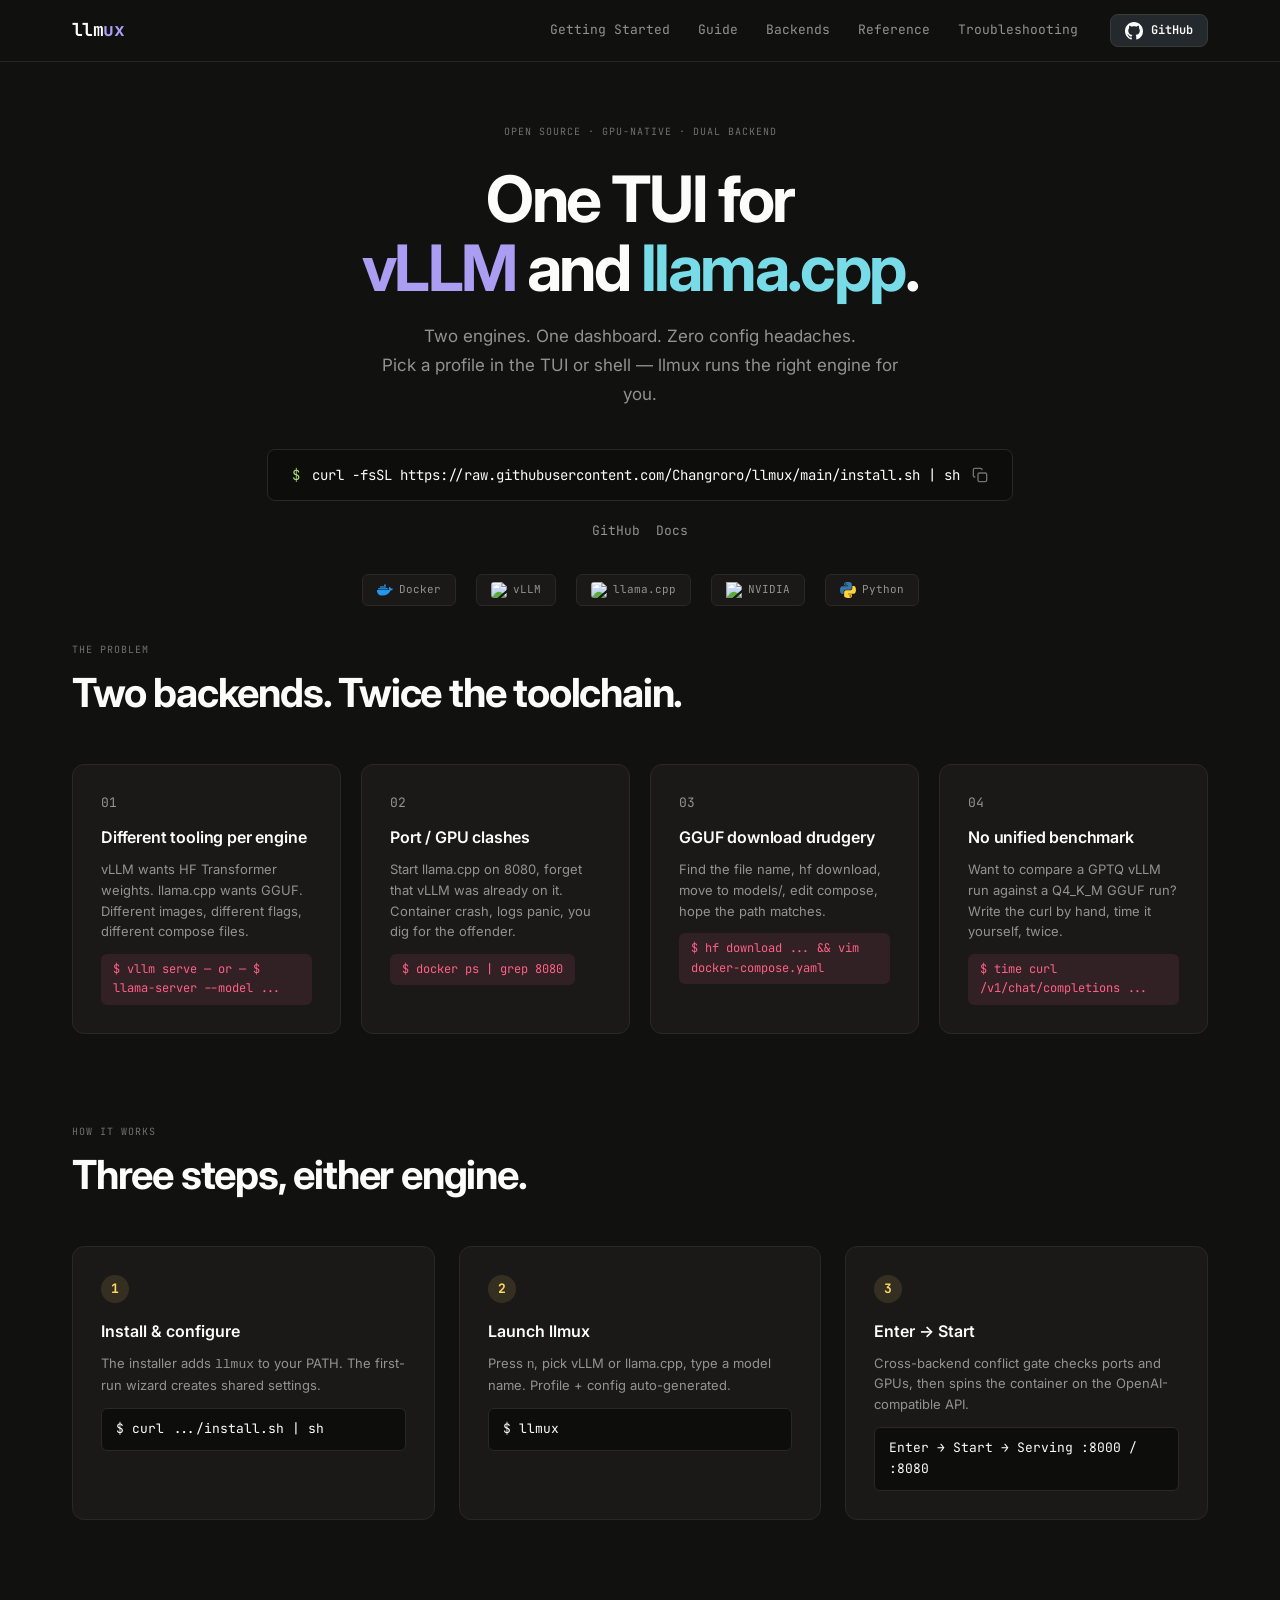
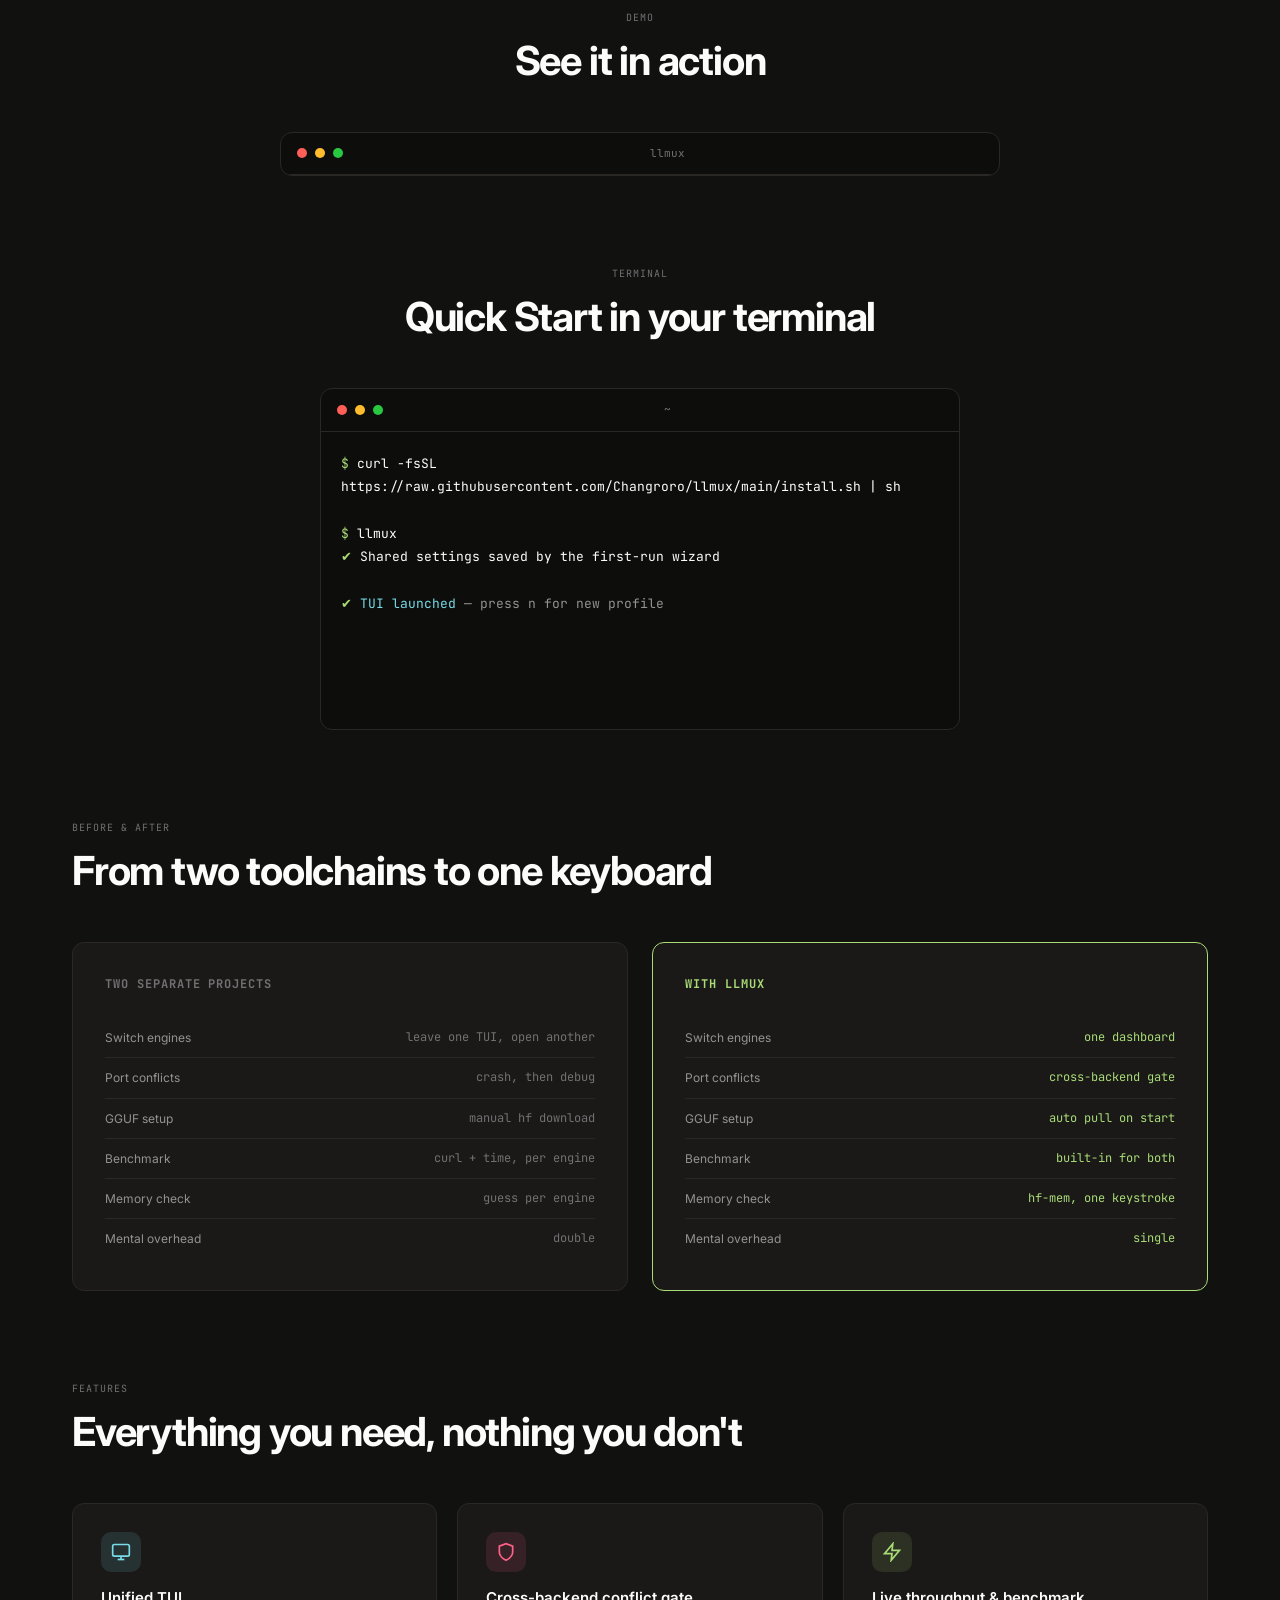
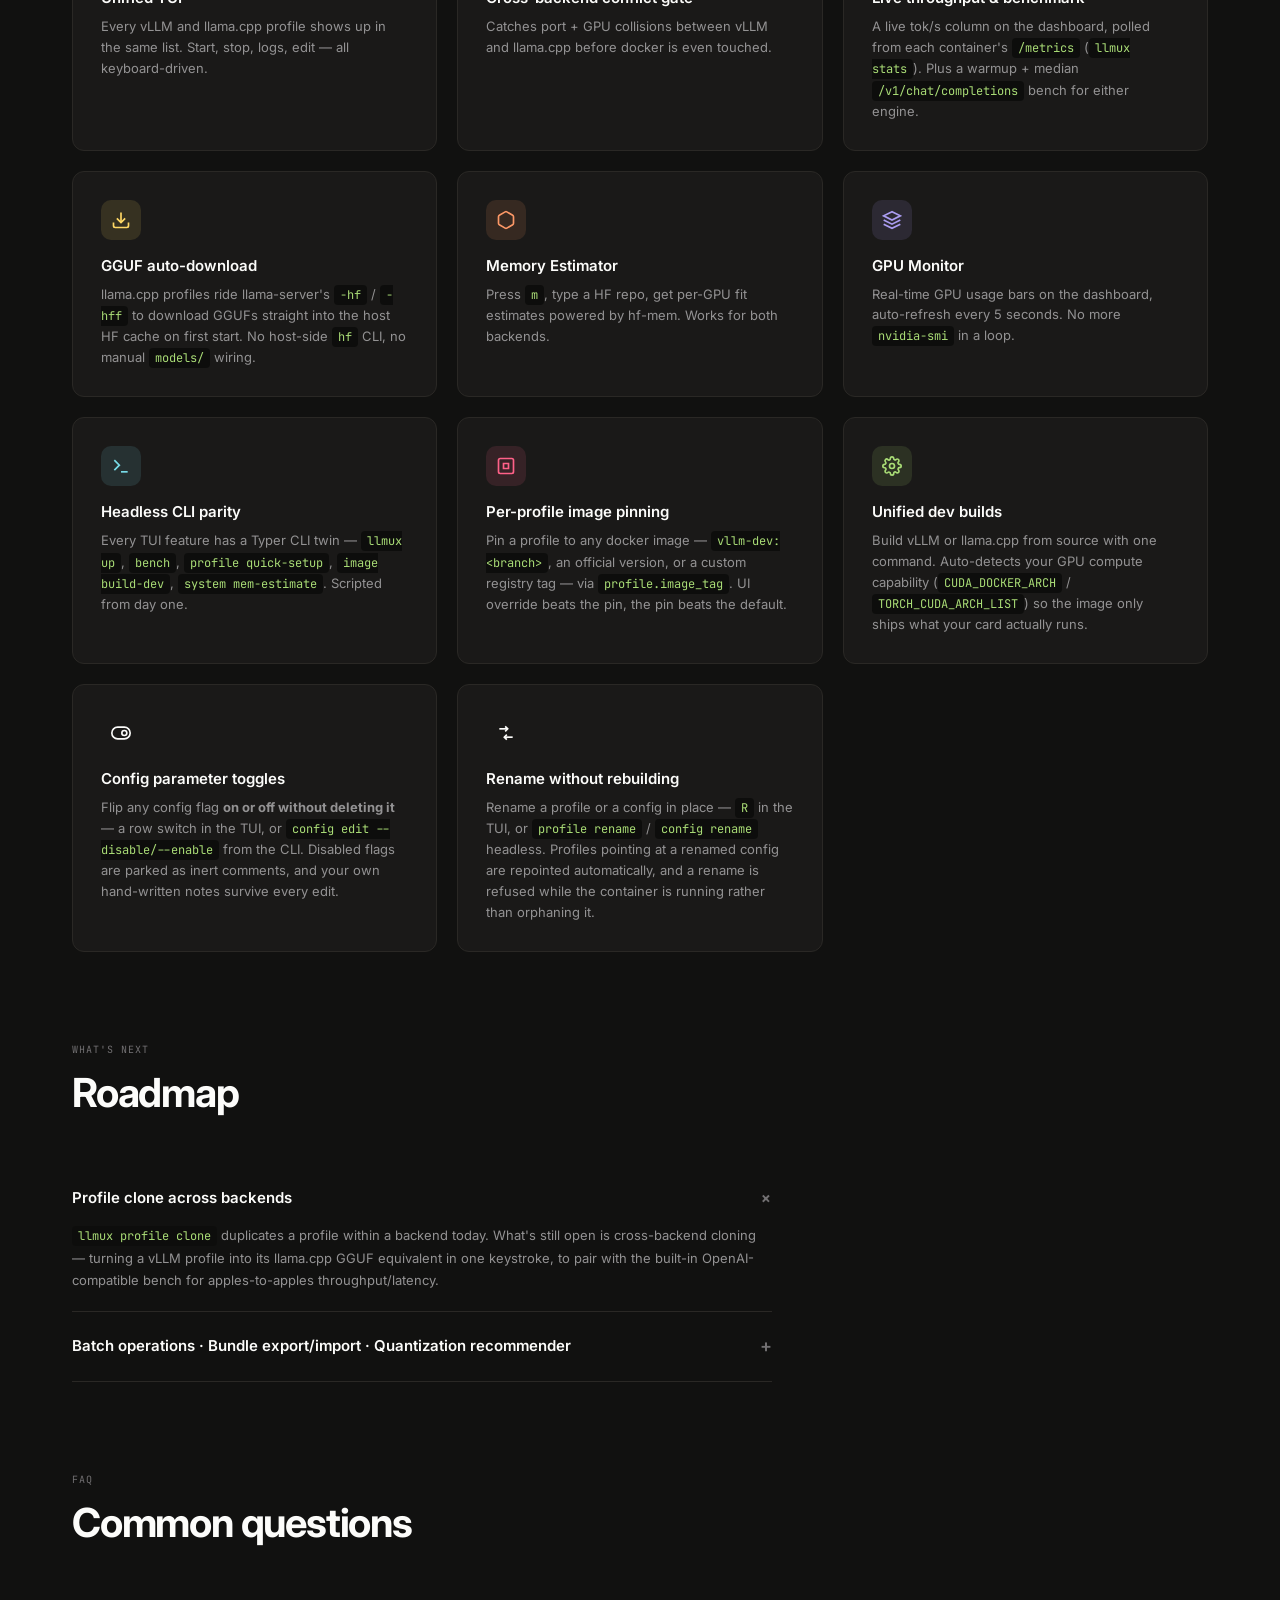
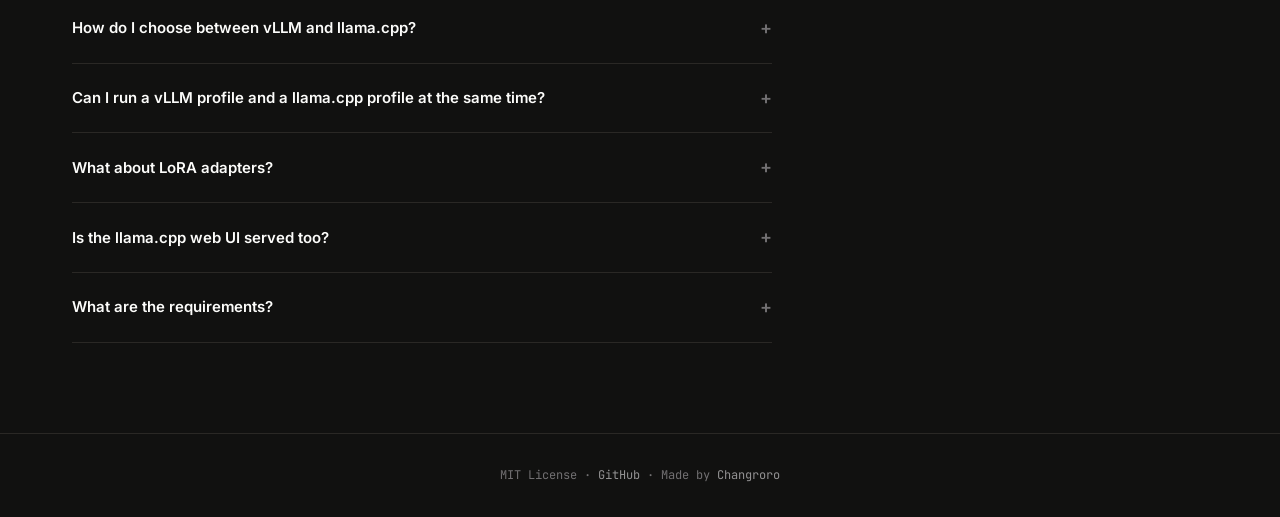
==== commit ced3b4ba: "🐛 fix(core): harden lifecycle and restore backend parity Align CLI, TUI, vLLM, and llama.cpp behavio" ====
--- a/docs/index.html
+++ b/docs/index.html
@@ -48,7 +48,7 @@
     </p>
     <div class="hero-cmd" onclick="copyCmd(this)">
       <span class="prompt">$</span>
-      <span class="cmd-text">git clone https://github.com/Changroro/llmux.git</span>
+      <span class="cmd-text">curl -fsSL https://raw.githubusercontent.com/Changroro/llmux/main/install.sh | sh</span>
       <svg class="copy-icon" viewBox="0 0 24 24" fill="none" stroke="currentColor" stroke-width="2">
         <rect x="9" y="9" width="13" height="13" rx="2" ry="2"/>
         <path d="M5 15H4a2 2 0 01-2-2V4a2 2 0 012-2h9a2 2 0 012 2v1"/>
@@ -57,7 +57,7 @@
     </div>
     <div class="hero-links">
       <a href="https://github.com/Changroro/llmux">GitHub</a>
-      <a href="https://github.com/Changroro/llmux#get-started-in-30-seconds">Docs</a>
+      <a href="getting-started/installation.html">Docs</a>
     </div>
     <div class="tech-stack">
       <span class="tech-badge">
@@ -126,15 +126,15 @@
     <div class="steps-grid">
       <div class="step-card">
         <div class="step-num">1</div>
-        <h3>Clone &amp; configure</h3>
-        <p>One <code>.env.common</code> holds your HF token and cache path. Both backends share it.</p>
-        <div class="step-code">$ git clone ... && cat > .env.common</div>
+        <h3>Install &amp; configure</h3>
+        <p>The installer adds <code>llmux</code> to your PATH. The first-run wizard creates shared settings.</p>
+        <div class="step-code">$ curl .../install.sh | sh</div>
       </div>
       <div class="step-card">
         <div class="step-num">2</div>
         <h3>Launch llmux</h3>
         <p>Press <code>n</code>, pick vLLM or llama.cpp, type a model name. Profile + config auto-generated.</p>
-        <div class="step-code">$ uv run llmux</div>
+        <div class="step-code">$ llmux</div>
       </div>
       <div class="step-card">
         <div class="step-num">3</div>
@@ -176,15 +176,10 @@
         <span class="terminal-title">~</span>
       </div>
       <div class="terminal-body" id="terminalBody">
-        <div class="line"><span class="prompt-sign">$</span> <span class="prompt-line">git clone https://github.com/Changroro/llmux.git</span></div>
-        <div class="line"><span class="prompt-sign">$</span> <span class="prompt-line">cd llmux</span></div>
+        <div class="line"><span class="prompt-sign">$</span> <span class="prompt-line">curl -fsSL https://raw.githubusercontent.com/Changroro/llmux/main/install.sh | sh</span></div>
         <div class="line info">&nbsp;</div>
-        <div class="line"><span class="prompt-sign">$</span> <span class="prompt-line">cat > .env.common << 'EOF'</span></div>
-        <div class="line info">HF_TOKEN=hf_your_token_here</div>
-        <div class="line info">HF_CACHE_PATH=/home/user/.cache/huggingface</div>
-        <div class="line info">EOF</div>
-        <div class="line info">&nbsp;</div>
-        <div class="line"><span class="prompt-sign">$</span> <span class="prompt-line">uv run llmux</span></div>
+        <div class="line"><span class="prompt-sign">$</span> <span class="prompt-line">llmux</span></div>
+        <div class="line"><span class="success">&#10004;</span> Shared settings saved by the first-run wizard</div>
         <div class="line info">&nbsp;</div>
         <div class="line"><span class="success">&#10004;</span> <span class="highlight">TUI launched</span> <span class="info">— press n for new profile</span></div>
         <div class="line"><span class="success">&#10004;</span> Select backend: <span class="highlight">vLLM</span> / <span class="highlight">llama.cpp</span></div>
